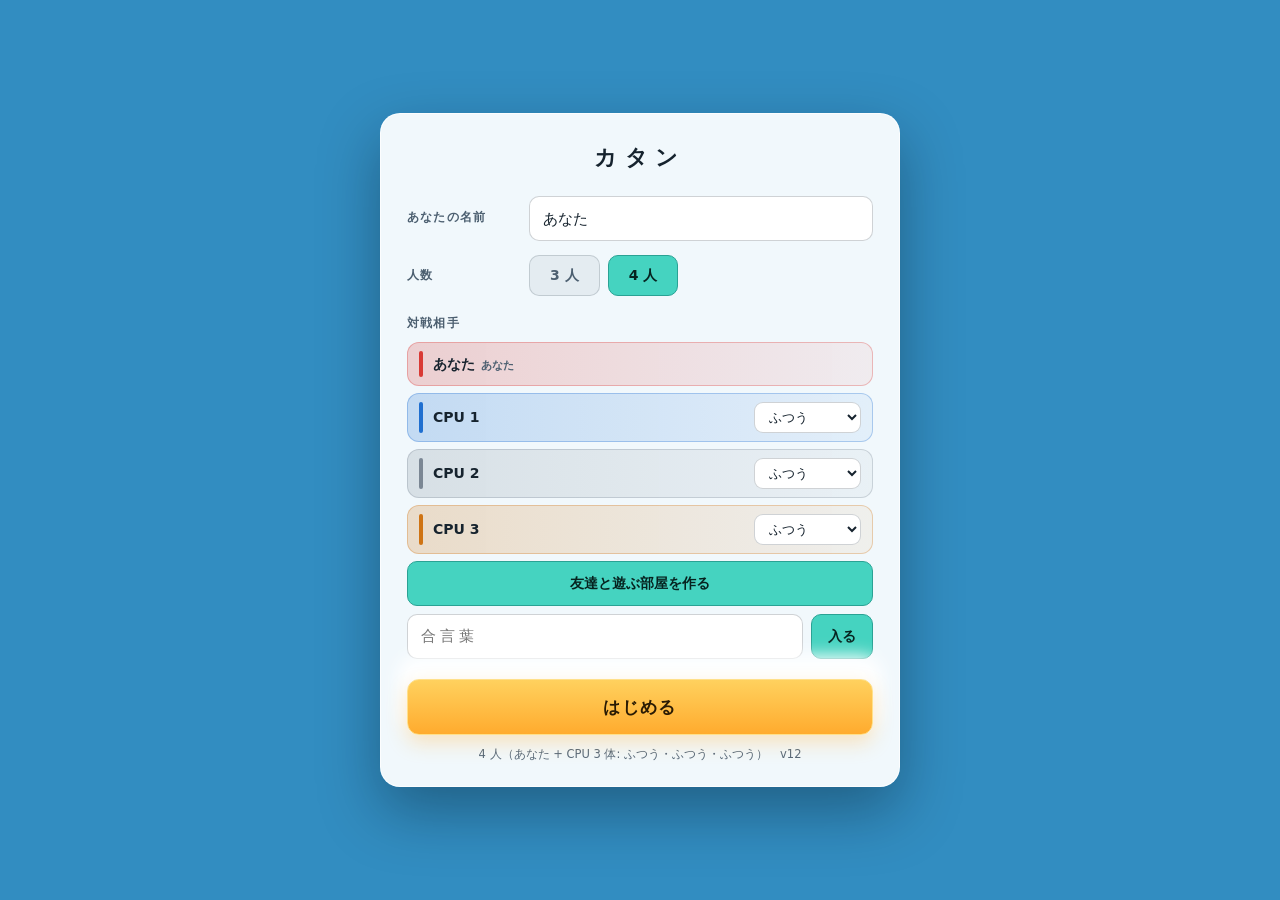
==== web/colonist/index.html @ 1dfbf0ad "提案が押せなくなったのを直し、プレイヤー欄を組み直す ## 🔴 提案が何も押せなくなっていた  前回入れた「送った答えは変えられない」の判定で、**まだ答えていない （WAITING）を答えたと数えて" ====
<!doctype html>
<html lang="ja">
<head>
<meta charset="utf-8">
<meta name="viewport" content="width=device-width, initial-scale=1">
<title>カタン</title>
<link rel="stylesheet" href="style.css?v=79">
<link rel="stylesheet" href="colonist.css?v=79">
</head>
<body>
<!-- ホーム（待機所）。ここで人数・相手・名前を決めてから盤に入る。 -->
<div id="home">
  <div class="homecard">
    <h1>カタン</h1>

    <label class="hrow">
      <span class="hlabel">あなたの名前</span>
      <input id="myname" type="text" maxlength="12" placeholder="なまえ">
    </label>

    <div class="hrow">
      <span class="hlabel">人数</span>
      <div id="hplayers" class="hseg"></div>
    </div>

    <div class="hlabel hsub">対戦相手</div>
    <div id="hseats"></div>

    <button id="hstart" class="hstart">はじめる</button>
    <div class="hnote" id="hnote"></div>
  </div>
</div>

<!--
  盤面の配置は colonist の実測に合わせてある。

    [左レール 62]  [盤（全面）]                [右カラム 361]
                   [手札][状態バー][操作ボタン 6 個]
    最下端に 4px の時間バー

  盤は削らず全面に敷き、UI は**その上に重ねる**。
-->
<div id="app" hidden>
  <!-- 左レール。アイコン 43x43 を 57px 間隔で 4 つだけ -->
  <div id="rail">
    <button class="railbtn" id="r-settings" title="設定">
      <svg viewBox="0 0 24 24"><path d="M12 8.5a3.5 3.5 0 100 7 3.5 3.5 0 000-7zm9 3.5c0-.5 0-1-.1-1.5l2-1.6-2-3.4-2.4 1a8 8 0 00-2.6-1.5L15.5 2h-4l-.4 2.6a8 8 0 00-2.6 1.5l-2.4-1-2 3.4 2 1.6a9 9 0 000 3l-2 1.6 2 3.4 2.4-1a8 8 0 002.6 1.5l.4 2.6h4l.4-2.6a8 8 0 002.6-1.5l2.4 1 2-3.4-2-1.6c.1-.5.1-1 .1-1.5z"/></svg>
    </button>
    <button class="railbtn" id="r-rules" title="遊び方">
      <svg viewBox="0 0 24 24"><path d="M4 4h6a3 3 0 013 3v13a2.5 2.5 0 00-2.5-2H4zm16 0h-6a3 3 0 00-3 3v13a2.5 2.5 0 012.5-2H20z"/></svg>
    </button>
    <button class="railbtn" id="r-full" title="全画面">
      <svg viewBox="0 0 24 24"><path d="M4 9V4h5v2H6v3zm11-5h5v5h-2V6h-3zM4 15h2v3h3v2H4zm14 0h2v5h-5v-2h3z"/></svg>
    </button>
    <button class="railbtn" id="r-info" title="この対局について">
      <svg viewBox="0 0 24 24"><path d="M12 2a10 10 0 100 20 10 10 0 000-20zm1 15h-2v-6h2zm0-8h-2V7h2z"/></svg>
    </button>
    <button class="railbtn" id="sfxtoggle" title="効果音を鳴らす／消す">
      <svg viewBox="0 0 24 24"><path d="M4 9h3l5-4v14l-5-4H4zm12.5-1.5a5 5 0 010 9v-2a3 3 0 000-5z"/></svg>
    </button>
  </div>

  <!-- 盤。UI は全部この上に重なる -->
  <div id="stage">
    <div id="boardwrap">
      <svg id="board" xmlns="http://www.w3.org/2000/svg"></svg>
    </div>

    <!-- 出目。振ったあとも消えず、盤の右下に置きっぱなし -->
    <div id="dicetray" hidden><div class="tdie" id="td0"></div><div class="tdie" id="td1"></div></div>

    <!-- 盤の中央で大きく転がす演出（既存） -->
    <div id="rollfx" hidden>
      <div class="bigdie" id="bd0"></div>
      <div class="bigdie" id="bd1"></div>
      <div id="rollsum"></div>
    </div>

    <!-- 相手からの提案。盤の右上に重ねて出す -->
    <div id="offers"></div>

    <!-- 捨て札・発展カードの確認など、左下からせり上がるパネル -->
    <div id="actionbox" hidden></div>

    <!-- 反則の知らせ。左下に一瞬だけ -->
    <div id="toast" hidden></div>

    <!-- 出目の分布。既定は畳んでおき、矢印で開く -->
    <div id="distbox">
      <button id="disttoggle" title="出目の分布を出す／隠す">▾ 出目</button>
      <div id="rolldist" hidden></div>
    </div>

    <div id="result" hidden></div>

    <!-- ブロックの確認。押し間違いで勝手に切り替わらないよう一段挟む -->
    <div id="askbox" hidden></div>
  </div>

  <!-- 右カラム: できごと / 銀行 / プレイヤー -->
  <aside id="side">
    <div id="log" class="beige">
      <div id="loglines"></div>
    </div>
    <div id="bankpanel" class="beige"></div>
    <div id="players-panel"></div>
  </aside>

  <!-- 下の帯: 手札（左） / 状態バー / 操作ボタン（右） -->
  <div id="turnbox">
    <div id="handbar"></div>
    <div id="prompt">
      <span id="promptavatar"></span>
      <span id="prompttext"></span>
      <span id="prompttimer"></span>
    </div>
    <div id="actions"></div>
  </div>

  <!-- 画面最下端の時間バー -->
  <div id="timerbar"><i></i></div>

  <!-- 以下は表に出さないが、既存の処理が参照しているので残す -->
  <div id="hiddenbits" hidden>
    <button id="uitoggle">▾</button>
    <span id="dicebox" class="dice"></span>
    <button id="logmore" class="mini">詳しく</button>
    <div id="setupbox">
      <label>盤 <input id="seed" type="number" value="1" min="0"></label>
      <label>サイコロ <input id="seed2" type="number" value="1" min="0"></label>
      <label>発展 <input id="seed3" type="number" value="1" min="0"></label>
      <label>盗み <input id="seed4" type="number" value="1" min="0"></label>
      <select id="players"><option value="4" selected>4</option><option value="3">3</option></select>
      <button id="newgame">新しい対局</button>
      <button id="watch">CPU同士を観戦</button>
    </div>
  </div>

  <!-- 詳細ログ -->
  <div id="drawer" hidden>
    <div class="dhead">
      <button id="dprev" class="nav" title="1 つ前の巡">◀</button>
      <span id="dround">最新</span>
      <button id="dnext" class="nav" title="次の巡">▶</button>
      <button id="dlatest" class="mini">最新</button>
      <button id="drawerclose" class="mini">閉じる</button>
    </div>
    <div id="dcols"></div>
  </div>
</div>
<script type="module" src="app.js?v=79"></script>
</body>
</html>
---- web/colonist/style.css ----
/* デジタル前提の見た目。木や羊皮紙は使わない。
   深い夜の海 + 冷たいガラスの面 + 少しの琥珀（勝利点だけ）。 */

:root {
  --bg-0: #070b10;
  --bg-1: #0c131b;
  --panel: rgba(20, 30, 40, .72);
  --panel-solid: #101a24;
  --edge: #1e2c39;
  --edge-hi: #2b3f52;
  --text: #e6edf3;
  --muted: #8296a8;
  --accent: #45d3c0;
  --accent-dim: #1f6f66;
  --amber: #f2b544;

  --p0: #ff5a5a;
  --p1: #4f9dff;
  --p2: #f2f0ea;
  --p3: #ffa23d;
}

* { box-sizing: border-box; }

html, body { height: 100%; }
/* ページ自体はスクロールさせない。中の欄がそれぞれ自分でスクロールする */
body { overflow: hidden; }

/* 一面の海。盤も欄もこの上に浮かべる。
   SVG の中に海を塗ると「縦横比を保って収まった矩形」の縁が見えてしまうので、
   海はここ（ページの地）にしか置かない。 */
body {
  margin: 0;
  color: var(--text);
  background:
    radial-gradient(1200px 820px at 38% 32%, rgba(120,222,255,.32), transparent 64%),
    radial-gradient(1000px 760px at 80% 76%, rgba(88,198,236,.28), transparent 62%),
    linear-gradient(180deg, #2f8ab6 0%, #2678a4 45%, #2d87b0 100%);
  background-attachment: fixed;
  font: 14px/1.65 system-ui, -apple-system, "Segoe UI", "Hiragino Sans", "Noto Sans JP", sans-serif;
  -webkit-font-smoothing: antialiased;
}

/* ---------------------------------------------------------------- ヘッダ */

header {
  display: flex; align-items: center; gap: 18px;
  padding: 12px 20px;
  background: rgba(6,20,31,.5);
  border-bottom: 1px solid rgba(255,255,255,.08);
  backdrop-filter: blur(14px);
}
header h1 {
  margin: 0; font-size: 17px; letter-spacing: .3em; font-weight: 600; color: var(--text);
}
header h1::before {
  content: ""; display: inline-block; width: 8px; height: 8px; margin-right: 12px;
  border-radius: 50%; background: var(--accent);
  box-shadow: 0 0 14px var(--accent);
  vertical-align: middle;
}
.controls { display: flex; gap: 10px; align-items: center; margin-left: auto; flex-wrap: wrap; }
#setupbox { display: flex; gap: 10px; align-items: center; flex-wrap: wrap; }

/* 上の帯を出し入れする矢印。畳んでいる間も押せるよう、盤の上に浮かせる */
#uitoggle {
  position: fixed; top: 6px; left: 6px; z-index: 60;
  width: 26px; height: 22px; padding: 0; line-height: 1;
  font-size: 11px; border-radius: 7px;
  color: var(--muted); background: rgba(6,20,31,.6);
  border-color: rgba(255,255,255,.12); backdrop-filter: blur(8px);
}
#uitoggle:hover { color: var(--text); }
/* 音の入切。畳んだ帯の中に入れると、消したい時に探すことになる */
#sfxtoggle {
  position: fixed; top: 6px; left: 38px; z-index: 60;
  width: 26px; height: 22px; padding: 0; line-height: 1;
  font-size: 12px; border-radius: 7px;
  color: var(--accent); background: rgba(6,20,31,.6);
  border-color: var(--accent-dim); backdrop-filter: blur(8px);
}
#sfxtoggle.off { color: var(--muted); border-color: rgba(255,255,255,.12); text-decoration: line-through; }
#sfxtoggle:hover { color: var(--text); }
#uitoggle.on { color: var(--accent); border-color: var(--accent-dim); }
header[hidden] { display: none; }
.controls label { color: var(--muted); font-size: 12px; display: flex; gap: 6px; align-items: center; }
/* 出来事ごとの種。4 つ並ぶので小さくまとめる */
.seeds {
  display: flex; gap: 8px; align-items: center; flex-wrap: wrap;
  padding: 4px 9px; border-radius: 10px;
  background: rgba(255,255,255,.04); border: 1px solid rgba(255,255,255,.08);
}
.seeds label { font-size: 10.5px; gap: 4px; letter-spacing: .04em; }

/* その対局の出目の分布。銀行の山と同じ幅で、その下に開く。理論値を細い線で重ねる */
#rolldist {
  display: flex; flex-direction: column; gap: 7px;
  padding: 10px 11px 8px; border-radius: 16px;
  background: rgba(6,20,31,.6);
  border: 1px solid rgba(255,255,255,.13);
  backdrop-filter: blur(20px) saturate(1.1);
  box-shadow: 0 14px 34px rgba(2,14,24,.4);
}
#rolldist[hidden] { display: none; }
.rdnone { font-size: 10px; color: var(--muted); letter-spacing: .06em; white-space: nowrap; }
/* 見出し。何回ぶんの分布なのかと、細い線が理論値であることを書いておく */
.rdhead {
  display: flex; align-items: baseline; gap: 5px;
  font-size: 9.5px; letter-spacing: .1em; color: var(--muted); white-space: nowrap;
}
.rdhead b { font-size: 13px; font-weight: 800; color: var(--text); letter-spacing: 0;
  font-variant-numeric: tabular-nums; }
.rdhead .rdkey { margin-left: auto; letter-spacing: .04em; }
.rdhead .rdkey s { display: inline-block; width: 10px; height: 1px; background: rgba(255,255,255,.6);
  vertical-align: middle; margin-right: 3px; }

.rdbars { display: flex; align-items: flex-end; gap: 3px; }
.rdbar {
  position: relative; flex: 1 1 0; min-width: 0; height: 100px;
  display: flex; flex-direction: column; justify-content: flex-end; align-items: center; gap: 2px;
}
/* 出た回数。棒の高さだけだと「何回」かが読めない */
.rdbar em {
  font-style: normal; font-size: 9.5px; font-weight: 700; line-height: 1;
  color: var(--muted); font-variant-numeric: tabular-nums;
}
.rdbar i {
  display: block; width: 100%; border-radius: 3px 3px 0 0;
  background: linear-gradient(180deg, #6ff0dd, var(--accent));
}
.rdbar.seven i { background: linear-gradient(180deg, #ffd982, var(--amber)); }
.rdbar.seven em { color: var(--amber); }
/* 出やすい目（6・8）は色を変えて、盤の赤い数字と同じ意味だと分かるようにする */
.rdbar.hot i { background: linear-gradient(180deg, #ff9d8c, #ef5f4a); }
.rdbar.hot em, .rdbar.hot b { color: #ff9d8c; }
/* 理論値の目安線 */
.rdbar u {
  position: absolute; left: -1px; right: -1px; height: 1px;
  background: rgba(255,255,255,.65);
}
.rdbar b {
  font-size: 10px; font-weight: 700; color: var(--text); line-height: 1.2;
  font-variant-numeric: tabular-nums;
}
.rdbar.seven b { color: var(--amber); }
.seeds input[type=number] { width: 78px; padding: 3px 7px; font-size: 11px; border-radius: 7px; }

input, select, button {
  color: var(--text); font: inherit;
  background: rgba(255,255,255,.045);
  border: 1px solid var(--edge); border-radius: 9px; padding: 6px 12px;
}
input[type=number] { width: 92px; }
button { cursor: pointer; transition: background .16s, border-color .16s, transform .07s; }
button:hover:not(:disabled) { background: rgba(69,211,192,.1); border-color: var(--accent-dim); }
button:active:not(:disabled) { transform: translateY(1px); }
button:disabled { opacity: .4; cursor: default; }

/* ---------------------------------------------------------------- 配置 */

#app { height: 100%; display: flex; flex-direction: column; }

main {
  flex: 1; min-height: 0;
  display: grid; grid-template-columns: minmax(0, 1fr) 344px;
  gap: 0; padding: 0; align-items: stretch;
}
@media (max-width: 980px) { main { grid-template-columns: 1fr; } }

/* 盤の入れ物には背景も枠も持たせない。下の海がそのまま見える */
#boardwrap {
  position: relative; overflow: hidden;
  height: 100%; min-height: 0;
  transition: margin-right .24s ease;
}
/* ゆっくり漂う光。海が動いて見える程度に */
#boardwrap::before, #boardwrap::after {
  content: ""; position: absolute; border-radius: 50%; pointer-events: none;
  filter: blur(70px); opacity: .22;
}
#boardwrap::before {
  left: 4%; top: 8%; width: 46%; height: 44%;
  background: #7fe6ff; animation: drift 26s ease-in-out infinite alternate;
}
#boardwrap::after {
  right: 6%; bottom: 10%; width: 42%; height: 40%;
  background: #49c4e8; animation: drift 34s ease-in-out infinite alternate-reverse;
}
/* 右下の手札と操作の欄を避けるぶんだけ、盤を左へ寄せる。
   寄せすぎると左が窮屈になるので、余白の半分だけを右に取る */
#board { display: block; width: 100%; height: 100%; padding-right: 70px; }

/* 手番の欄（今の状況・手札・できること）。盤の右下、プレイヤー欄のとなり。
   右の欄に積むとプレイヤー欄を押し出してしまうので、盤の上に浮かせる */
#turnbox[hidden] { display: none; }
#turnbox {
  position: absolute; right: 14px; bottom: 14px; z-index: 14;
  width: min(404px, calc(100% - 28px));
  display: flex; flex-direction: column; gap: 9px;
  padding: 11px 13px 12px; border-radius: 16px;
  /* 盤が透けて見えるくらいの濃さに。字が読めるのはぼかしが効いているから */
  background: rgba(5,20,32,.6); border: 1px solid rgba(255,255,255,.13);
  backdrop-filter: blur(20px) saturate(1.1);
  box-shadow: 0 20px 50px rgba(1,10,18,.6);
}
#turnbox .hfoot { margin-top: 7px; }
#actions { display: flex; flex-wrap: wrap; gap: 7px; }

#prompt {
  display: flex; align-items: center; gap: 10px; flex-wrap: wrap;
  font-size: 12.5px; color: var(--muted);
}
#prompt[hidden] { display: none; }
/* 小さいサイコロは出さない。盤の中央で転がるものと棋譜で足りる */
#dicebox { display: none; }
#prompttext { display: flex; align-items: center; gap: 14px; }
#prompt .who { color: var(--accent); font-weight: 600; }
#prompt .clock { color: var(--muted); font-variant-numeric: tabular-nums; }
#prompt .clock.danger { color: #ff8a6b; font-weight: 600; }
#dicebox { display: flex; align-items: center; gap: 6px; margin-left: auto; }
#dicebox .sum {
  margin-left: 4px; font-weight: 700; font-size: 15px; color: var(--amber);
  font-variant-numeric: tabular-nums;
}

/* ---------------------------------------------------------------- 盤の中央で転がすサイコロ */

#rollfx {
  position: absolute; inset: 0; display: flex; align-items: center; justify-content: center;
  gap: 22px; pointer-events: none; z-index: 20;
}
/* 盤の数字トークンと目が混ざらないよう、転がっている間だけ中央を暗くする */
#rollfx::before {
  content: ""; position: absolute; inset: 0;
  background: radial-gradient(circle at 50% 50%, rgba(3,7,11,.62) 0%, rgba(3,7,11,.34) 28%, rgba(3,7,11,0) 52%);
  animation: scrimin .3s ease both;
}
@keyframes scrimin { from { opacity: 0; } to { opacity: 1; } }
#rollfx[hidden] { display: none; }
#rollfx.out { animation: fxout .45s ease forwards; }
@keyframes fxout { to { opacity: 0; transform: scale(.86); } }

.bigdie {
  width: 76px; height: 76px; border-radius: 16px;
  background: linear-gradient(150deg, #ffffff, #cfd8e2);
  box-shadow: 0 18px 40px rgba(0,0,0,.6), inset 0 -6px 10px rgba(0,0,0,.14),
              inset 0 4px 8px rgba(255,255,255,.9);
  display: grid; grid-template: repeat(3, 1fr) / repeat(3, 1fr); padding: 11px;
}
.bigdie i {
  width: 13px; height: 13px; border-radius: 50%;
  background: radial-gradient(circle at 35% 30%, #4a5563, #10161d);
  align-self: center; justify-self: center;
}
/* カランカラン: 高いところから落ちて、2 度跳ねて止まる */
.bigdie.rolling { animation: diceRoll 620ms cubic-bezier(.3,.7,.4,1) both; }
#bd1.rolling { animation-duration: 690ms; animation-delay: 50ms; }
@keyframes diceRoll {
  0%   { transform: translateY(-190px) rotate(-460deg) scale(.6); opacity: 0; }
  10%  { opacity: 1; }
  46%  { transform: translateY(18px) rotate(-120deg) scale(1.08); }
  58%  { transform: translateY(-42px) rotate(-46deg) scale(.98); }
  74%  { transform: translateY(10px) rotate(14deg) scale(1.04); }
  86%  { transform: translateY(-12px) rotate(-6deg) scale(1); }
  100% { transform: translateY(0) rotate(0) scale(1); }
}
.bigdie.landed { animation: diceLand .34s cubic-bezier(.25,1.7,.45,1); }
@keyframes diceLand {
  0% { transform: scale(1.18, .82); } 60% { transform: scale(.96, 1.05); } 100% { transform: scale(1); }
}
/* 合計はサイコロのすぐ下。盤の絵に重なるので必ず下敷きを敷く */
#rollsum {
  position: absolute; top: calc(50% + 62px); left: 50%; transform: translateX(-50%);
  display: flex; align-items: center; gap: 9px;
  padding: 7px 18px; border-radius: 999px; white-space: nowrap;
  font-size: 12px; letter-spacing: .22em; color: var(--muted); opacity: 0;
  background: rgba(6,11,16,.92);
  border: 1px solid rgba(255,255,255,.10);
  box-shadow: 0 12px 30px rgba(0,0,0,.6);
}
#rollsum.show { animation: sumin .4s ease forwards; }
@keyframes sumin { from { opacity: 0; transform: translate(-50%, 10px); } to { opacity: 1; transform: translate(-50%, 0); } }
#rollsum b { font-size: 25px; font-weight: 700; color: var(--amber); letter-spacing: 0; line-height: 1; }

/* ---------------------------------------------------------------- 結果 */

#result {
  position: absolute; inset: 0; z-index: 30;
  display: flex; align-items: center; justify-content: center;
  background: rgba(3,10,16,.62);
  animation: fadein .25s ease-out;
}
#result[hidden] { display: none; }
@keyframes fadein { from { opacity: 0; } to { opacity: 1; } }

.rcard {
  min-width: min(780px, 94%); max-width: 94%;
  padding: 26px 30px 22px; border-radius: 20px;
  background: var(--panel-solid, #101a24);
  border: 1px solid rgba(255,255,255,.14);
  box-shadow: 0 30px 80px rgba(0,0,0,.7);
  animation: rpop .3s cubic-bezier(.2,1.3,.4,1);
}
@keyframes rpop { from { transform: scale(.94) translateY(8px); opacity: 0; } to { transform: none; opacity: 1; } }

.rhead {
  display: flex; align-items: center; gap: 13px; padding-bottom: 16px; margin-bottom: 14px;
  border-bottom: 1px solid var(--edge);
}
.rhead .sw { width: 18px; height: 18px; border-radius: 50%; background: var(--c);
             box-shadow: 0 0 18px var(--c); }
.rhead b { font-size: 27px; letter-spacing: .04em; }
.rhead .rturn { margin-left: auto; font-size: 13px; color: var(--muted); }

.rtable { width: 100%; border-collapse: collapse; font-variant-numeric: tabular-nums; }
.rtable th {
  font-size: 12px; font-weight: 700; color: var(--muted); letter-spacing: .06em;
  padding: 0 10px 9px; text-align: right; white-space: nowrap;
}
.rtable th:nth-child(2) { text-align: left; }
.rtable td { padding: 11px 10px; text-align: right; font-size: 19px; font-weight: 600; }
.rtable tr { --c: var(--accent); }
.rtable tbody tr {
  background: linear-gradient(90deg,
    color-mix(in srgb, var(--c) 16%, transparent),
    color-mix(in srgb, var(--c) 4%, transparent));
}
.rtable tbody tr.win {
  background: linear-gradient(90deg,
    color-mix(in srgb, var(--c) 34%, transparent),
    color-mix(in srgb, var(--c) 10%, transparent));
  box-shadow: inset 0 0 0 1px color-mix(in srgb, var(--c) 55%, transparent);
}
.rtable td.rank { width: 38px; text-align: center; color: var(--muted); font-size: 16px; }
.rtable tbody tr.win td.rank::before { content: "👑"; font-size: 19px; }
.rtable tbody tr.win td.rank { font-size: 0; }
.rtable td.who {
  text-align: left; font-weight: 700; white-space: nowrap; font-size: 17px;
  display: flex; align-items: center; gap: 10px;
}
.rtable td.who .sw { width: 11px; height: 11px; border-radius: 50%; background: var(--c); }
.rtable td.z { color: var(--muted); opacity: .4; }
.rtable td.total {
  font-size: 30px; font-weight: 800; color: var(--amber); width: 74px;
}
.rtable tbody tr td:first-child { border-radius: 10px 0 0 10px; }
.rtable tbody tr td:last-child { border-radius: 0 10px 10px 0; }
.rtable tbody tr + tr td { box-shadow: 0 -4px 0 var(--panel-solid, #101a24); }

.rnew {
  display: block; width: 100%; margin-top: 20px; padding: 14px;
  font-size: 17px; font-weight: 800; letter-spacing: .08em; border-radius: 13px;
  color: #2a1b04; background: linear-gradient(180deg, #ffcf46, #f0a52a);
  border-color: #ffd977;
}
.rnew:hover { background: linear-gradient(180deg, #ffdb66, #ffb63c); }

/* ---------------------------------------------------------------- パネル */

aside { display: flex; flex-direction: column; gap: 12px; min-height: 0; overflow: hidden; padding: 14px 14px 14px 0; }
/* できごとが伸びる。プレイヤー欄は縮めない */
#log { display: flex; flex-direction: column; flex: 1 1 0; min-height: 100px; }
#loglines { flex: 1; overflow-y: auto; min-height: 0; }
#players-panel { flex: 0 1 auto; min-height: 0; overflow-y: auto; }
aside > div {
  min-height: 0;
  background: rgba(6,20,31,.62); border: 1px solid rgba(255,255,255,.09); border-radius: 14px;
  padding: 12px 14px; backdrop-filter: blur(16px);
  box-shadow: 0 14px 34px rgba(2,14,24,.4);
}

h3 {
  margin: 0 0 10px; font-size: 10.5px; color: var(--muted);
  font-weight: 700; letter-spacing: .18em;
  display: flex; align-items: center; gap: 10px;
}
h3::after { content: ""; flex: 1; height: 1px; background: var(--edge); }

/* --- プレイヤー --- */
/* 各行はその人の色で薄く塗る。誰の行かを字ではなく面で分からせる */
.pl {
  display: grid; grid-template-columns: 4px auto 1fr; gap: 11px; align-items: center;
  padding: 7px 10px; border-radius: 10px; margin: 3px -5px;
  transition: opacity .25s, background .25s, filter .25s;
  background: linear-gradient(90deg,
    color-mix(in srgb, var(--c) 22%, transparent),
    color-mix(in srgb, var(--c) 7%, transparent));
  box-shadow: inset 0 0 0 1px color-mix(in srgb, var(--c) 22%, transparent);
}
.pl .swatch { width: 4px; height: 100%; min-height: 40px; border-radius: 3px; }
.pl .name { font-size: 13px; font-weight: 700; display: flex; align-items: center; gap: 4px; }
.pl .tag {
  font-size: 9.5px; font-weight: 700; letter-spacing: .05em;
  color: #08131a; background: var(--accent); border-radius: 5px; padding: 1px 6px;
}
.pl .stats { display: flex; gap: 14px; margin-top: 4px; }
.pl .stats span { display: inline-flex; align-items: center; gap: 4px; color: var(--muted); }
.pl .stats svg { display: block; }
.pl .stats b { font-size: 17px; color: var(--text); font-variant-numeric: tabular-nums; font-weight: 700; }
/* 7 枚を超えている手札。7 が出たら半分捨てる＝狙い目でもあるので、全員ぶん赤くする */
.pl .stats b.over { color: #ff6e60; text-shadow: 0 0 10px rgba(255,110,96,.55); }
/* 残りの駒 */
.pl .left { display: flex; gap: 12px; margin-top: 3px; font-size: 11px; color: var(--muted); align-items: center; }
.pl .left .lb { letter-spacing: .1em; font-size: 10px; }
.pl .left span { display: inline-flex; align-items: center; gap: 4px; }
.pl .left b { color: #c3d2df; font-variant-numeric: tabular-nums; font-weight: 700; font-size: 13px; }
.pl .left .none { color: #ff7a6b; }
/* 点数は左端。数字の右に小さく pt、その下に誰の点かを書く */
.pscore {
  display: flex; flex-direction: column; align-items: center; gap: 0;
  width: 74px; white-space: nowrap;
}
.pl .vp {
  display: flex; align-items: baseline; justify-content: center; gap: 2px;
  font-variant-numeric: tabular-nums; font-weight: 800; font-size: 20px;
  color: var(--amber); line-height: 1.1;
}
.pl .vp i {
  font-style: normal; font-size: 10px; font-weight: 700; letter-spacing: .04em;
  color: var(--muted);
}
/* 称号は名前の横に置くと点数の列が伸びる。右の欄の頭に出す */
.ptags { display: flex; gap: 5px; flex-wrap: wrap; margin-bottom: 3px; }
.pl .me { font-size: 9.5px; font-weight: 700; letter-spacing: .06em; color: var(--muted); line-height: 1.2; }
/* 手番でない人は落とす。誰の番かは一目で分かる必要がある */
.pl:not(.active) { opacity: .55; filter: saturate(.75); }

/* 手番の人は濃く塗って、その人の色で光らせる */
.pl.active {
  background: linear-gradient(90deg,
    color-mix(in srgb, var(--c) 36%, transparent),
    color-mix(in srgb, var(--c) 13%, transparent));
  animation: plglow 2.4s ease-in-out infinite;
}
@keyframes plglow {
  0%, 100% {
    box-shadow: 0 0 0 2px color-mix(in srgb, var(--c) 70%, transparent),
                0 0 14px color-mix(in srgb, var(--c) 30%, transparent);
  }
  50% {
    box-shadow: 0 0 0 2px var(--c),
                0 0 26px color-mix(in srgb, var(--c) 60%, transparent);
  }
}
/* 手番の印。色だけに頼らない */
.pl.active .name::before {
  content: "▶"; color: var(--c); font-size: 10px; margin-right: 2px;
}

/* --- 手札（盤の右下） --- */
#handbar { flex: 0 0 auto; margin-top: 2px; }
.hcards { justify-content: space-between; }
.hcards { display: flex; gap: 6px; align-items: stretch; }
.hcard {
  /* トランプ札のような縦長（およそ 2:3）。真四角だとカードに見えない */
  position: relative; flex: 1 1 0; min-width: 0; aspect-ratio: 2 / 3; height: auto;
  border-radius: 9px;
  display: flex; flex-direction: column; align-items: center; justify-content: flex-end;
  padding-bottom: 9px;
  border: 1px solid rgba(255,255,255,.14);
  box-shadow: 0 6px 14px rgba(0,0,0,.45);
  transition: transform .18s;
}
.hcard::after {
  content: ""; position: absolute; inset: 3px; border-radius: 6px;
  border: 1px solid rgba(255,255,255,.14); pointer-events: none;
}
.hcard:hover { transform: translateY(-5px); }
.hcard .hglyph { position: absolute; top: 8px; left: 50%; transform: translateX(-50%); }
.hcard .hn {
  font-size: 27px; font-weight: 800; line-height: 1;
  font-variant-numeric: tabular-nums; color: #fff;
  text-shadow: 0 2px 6px rgba(0,0,0,.5);
}
.hcard .hl { font-size: 12px; font-weight: 700; letter-spacing: .05em; color: rgba(255,255,255,.88); }
.hcard.zero { opacity: .28; }
/* 交易・廃棄を組んでいる間は「成立後の枚数」を出す。増減が分かるよう縁に色を付ける */
.hcard.up { box-shadow: 0 0 0 2px var(--accent), 0 6px 14px rgba(0,0,0,.45); }
.hcard.down { box-shadow: 0 0 0 2px #ff6e60, 0 6px 14px rgba(0,0,0,.45); }
.hcard.up .hn { color: #b6f5ea; }
.hcard.down .hn { color: #ffb3a8; }
.hcard.WOOD  { background: linear-gradient(160deg, #1e4d33, #0e2b1d); }
.hcard.BRICK { background: linear-gradient(160deg, #6d2d19, #3d160c); }
.hcard.SHEEP { background: linear-gradient(160deg, #3f5c28, #1f3013); }
.hcard.WHEAT { background: linear-gradient(160deg, #6d5115, #3a2a08); }
.hcard.ORE   { background: linear-gradient(160deg, #37414f, #1a2029); }

.hfoot {
  display: flex; align-items: center; gap: 10px; flex-wrap: wrap;
  margin-top: 9px; font-size: 11px; color: var(--muted);
}
.hfoot .htotal.danger { color: #ff8a6b; font-weight: 700; }
.hfoot .hdev span {
  display: inline-block; background: rgba(255,255,255,.06); border: 1px solid var(--edge);
  border-radius: 6px; padding: 1px 7px; margin-left: 4px; color: var(--text);
}

/* --- できること（盤の下の操作卓） --- */

/* 1 行に収める。縦に積むと 8 個で欄を食い潰してプレイヤー欄が押し出される */
.tile {
  display: flex; align-items: center; gap: 8px;
  flex: 1 1 168px; min-width: 168px; padding: 8px 11px; text-align: left;
  border-radius: 11px;
  /* 押せる手ははっきり浮かせる。
     欄が透けていても字が読めるよう、ボタン自体には明るい下地を敷く */
  background: linear-gradient(180deg, #35597b, #24405c);
  border: 1px solid rgba(255,255,255,.3);
  box-shadow: 0 2px 0 rgba(0,0,0,.3), inset 0 1px 0 rgba(255,255,255,.2);
  transition: background .16s, border-color .16s, opacity .16s;
}
.tile .ticon { display: flex; opacity: 1; }
.tile .tname { font-size: 13px; font-weight: 700; line-height: 1.25; white-space: nowrap; color: #ffffff; }
.tile .tsub {
  margin-left: auto; font-size: 10.5px; color: var(--muted); line-height: 1.25;
  display: flex; align-items: center; gap: 5px; white-space: nowrap;
}
.tile .tsub .no { color: #ff8f80; opacity: .85; }
/* 自分の持っている発展カード（プレイヤー欄の自分の行） */
.pl .mydev { margin-top: 4px; }
.pl .mydev .dv { font-size: 10px; }

/* 持っている発展カードの内訳 */
.devheld { display: inline-flex; gap: 4px; }
.devheld .dv {
  font-size: 10px; font-weight: 700; color: #cdfaf2;
  background: rgba(69,211,192,.16); border-radius: 5px; padding: 1px 5px;
}
/* できない手も消さずに残す。ただし押せる物とは見た目をはっきり分ける
   （色を落とす・地をなくす・枠を破線にする、の 3 つを同時に） */
.tile.off {
  /* 押せない手も字は読める。透かすのではなく、色を落として枠を破線にする */
  opacity: .55; filter: grayscale(1);
  background: rgba(12,22,33,.85);
  border: 1px dashed rgba(255,255,255,.18);
  box-shadow: none;
}
.tile:not(.off):hover {
  background: linear-gradient(180deg, #4287b0, #2d6488);
  border-color: var(--accent);
}
.tile:not(.off):active { transform: translateY(1px); box-shadow: inset 0 1px 0 rgba(255,255,255,.2); }
.tile.big { flex: 1 1 100%; padding: 12px 16px; display: grid;
  grid-template-columns: auto minmax(0,1fr); grid-template-rows: auto auto; gap: 0 10px; }
.tile.big .ticon { grid-row: 1 / span 2; align-self: center; }
.tile.big .tsub { margin-left: 0; }
.tile.big .tname { font-size: 15px; }
.tile.roll {
  background: linear-gradient(180deg, rgba(69,211,192,.22), rgba(69,211,192,.08));
  border-color: var(--accent-dim); color: #cdfaf2;
}
.tile.roll .tname { font-size: 16px; }
/* 手番を終えるのは 1 手番に 1 度の区切り。はっきり分かる黄色で置く */
.tile.end {
  flex: 1 1 100%;
  background: linear-gradient(180deg, #ffcf46, #f0a52a);
  border-color: #ffd977;
  box-shadow: 0 4px 14px rgba(242,165,42,.28);
}
.tile.end:hover { background: linear-gradient(180deg, #ffdb66, #ffb63c); border-color: #fff0bd; }
.tile.end .tname { color: #2a1b04; font-weight: 800; letter-spacing: .04em; }
.tile.end .ticon { display: none; }
.tile.wide { flex: 1 1 100%; }
/* 交易の画面のボタンは中央揃え（左に名前・右に注釈だと視線が散る） */
.tile.mid { justify-content: center; text-align: center; }
.tile.mid .tsub { margin-left: 0; }
.tile.big.mid { grid-template-columns: 1fr; justify-items: center; }

/* 建てるのに要る資源。足りない物は赤く落とす */
.cost { display: inline-flex; gap: 6px; }
.cc { display: inline-flex; align-items: center; gap: 1px; font-weight: 700; color: #cfdce7; }
.cc svg { display: block; }
.cc.short { color: #ff8f80; opacity: .6; }

.banner {
  flex: 0 0 100%; padding: 8px 13px; border-radius: 11px; font-size: 12.5px; color: var(--muted);
  background: rgba(12,22,33,.85); border: 1px solid rgba(255,255,255,.12);
}
.banner b { color: var(--text); }
.banner.pick { border-color: var(--accent-dim); color: #bff5ec; background: rgba(69,211,192,.1); }
.banner.win { color: var(--amber); font-size: 15px; font-weight: 700; }

/* --- 交渉の場（条件は必ず絵で見せる。文字だと何を出すのか読み取れない） --- */
/* 提案してきた人の色で塗る。プレイヤー欄と同じ色づかい */
.offerbox {
  flex: 1 1 100%; padding: 9px 12px; border-radius: 11px;
  background: linear-gradient(90deg,
    color-mix(in srgb, var(--c, var(--accent)) 40%, transparent),
    color-mix(in srgb, var(--c, var(--accent)) 14%, transparent));
  border: 1px solid color-mix(in srgb, var(--c, var(--accent)) 55%, transparent);
  border-left: 4px solid var(--c, var(--accent));
  display: flex; align-items: center; gap: 10px; flex-wrap: wrap;
}
.offerbox b { font-size: 13.5px; font-weight: 800; color: #fff; white-space: nowrap; }
.offerbox .deal { flex: 1 1 auto; }

/* この画面で最初に読む場所。「渡す」「欲しい」が薄い字だと条件を読み違える。
   札のように地を敷いて、絵も一回り大きくする */
.offerbox .deal { font-size: 12.5px; gap: 6px; }
.offerbox .deal .dl {
  font-size: 10px; font-weight: 800; letter-spacing: .08em;
  color: #f2fbff; background: rgba(0, 0, 0, .3);
  border-radius: 6px; padding: 2px 8px;
}
.offerbox .deal .darrow { font-size: 16px; color: #fff; margin: 0 4px; }
.offerbox .deal .chip { font-size: 12.5px; padding: 2px 8px 2px 5px; }
.offerbox .deal .chip svg { width: 19px; height: 19px; }
.offerbox .deal .chip.out { background: rgba(255, 110, 96, .3); color: #ffe2dc; }
.offerbox .deal .chip.in  { background: rgba(69, 211, 192, .3); color: #dcfff8; }
.deal { display: flex; align-items: center; gap: 5px; flex-wrap: wrap; font-size: 11px; }
.deal .dl { color: var(--muted); font-size: 10px; letter-spacing: .06em; }
.deal .darrow { color: var(--accent); font-weight: 700; margin: 0 3px; }
.chip.none { background: rgba(255,255,255,.06); color: var(--muted); font-weight: 400; }


/* 選んで成立させる行（相手の対案・銀行のレート） */
.tile.pick {
  flex: 1 1 100%; display: flex; align-items: center; gap: 10px;
  padding: 7px 11px; text-align: left;
}
.tile.pick .pname {
  flex: 0 0 auto; font-size: 12px; font-weight: 700; color: var(--text);
  border-left: 3px solid var(--c, var(--accent)); padding-left: 7px;
}
.tile.pick .deal { flex: 1 1 auto; }

/* 盗む相手を選ぶカード。持ち物を見て決められるようにする */
/* 3 人ぶんを **横に等分** で並べる。
   折り返すと 2 枚 + 1 枚の L 字になって落ち着かないので、列数は固定する */
.victims {
  flex: 1 1 100%; display: grid; gap: 6px;
  grid-template-columns: repeat(3, minmax(0, 1fr));
}
/* プレイヤー欄と同じく、その人の色で薄く塗る */
.vcard {
  min-width: 0; overflow: hidden; text-align: left;
  padding: 7px 8px 8px; border-radius: 11px;
  background: linear-gradient(90deg,
    color-mix(in srgb, var(--c) 22%, transparent),
    color-mix(in srgb, var(--c) 7%, transparent));
  border: 1px solid color-mix(in srgb, var(--c) 30%, transparent);
  border-left: 3px solid var(--c);
}
.vcard:not(.off):hover {
  background: linear-gradient(90deg,
    color-mix(in srgb, var(--c) 36%, transparent),
    color-mix(in srgb, var(--c) 13%, transparent));
  border-color: var(--accent); border-left-color: var(--c);
}
.vcard.off { opacity: .4; }
.vhead { display: flex; align-items: center; gap: 5px; font-size: 12.5px; font-weight: 700; }
.vhead .sw { width: 8px; height: 8px; border-radius: 50%; background: var(--c); }
.vvp {
  margin-left: auto; font-size: 15px; font-weight: 800; color: var(--amber);
  font-variant-numeric: tabular-nums; white-space: nowrap;
}
.vvp i { font-size: 9px; font-style: normal; color: var(--muted); margin-left: 1px; }
/* 持ち物は 2×2。横 1 列だと幅ぎりぎりで 3+1 に折れて L 字になる */
.vstats {
  display: grid; grid-template-columns: 1fr 1fr; gap: 2px 8px; margin-top: 5px;
}
.vstats span { display: inline-flex; align-items: center; gap: 4px; color: var(--muted); min-width: 0; }
.vstats svg { display: block; }
.vstats b { font-size: 13px; color: var(--text); font-variant-numeric: tabular-nums; }
.vno { margin-top: 3px; font-size: 10px; color: #ff8f80; line-height: 1.3; }

/* 独占・収穫で選ぶカード */
.pickrow { flex: 1 1 100%; flex-wrap: wrap; }
.rescard {
  position: relative; flex: 1 1 0; min-width: 62px;
  display: flex; flex-direction: column; align-items: center; justify-content: center; gap: 5px;
  padding: 11px 5px 8px; border-radius: 10px;
  border: 1px solid rgba(255,255,255,.14);
}
.rescard::after {
  content: ""; position: absolute; inset: 3px; border-radius: 7px;
  border: 1px solid rgba(255,255,255,.1); pointer-events: none;
}
.rescard .pair { display: flex; gap: 3px; }
.rescard .rl { font-size: 10.5px; font-weight: 600; color: rgba(255,255,255,.88); }
.rescard.WOOD  { background: linear-gradient(160deg, #1e4d33, #0e2b1d); }
.rescard.BRICK { background: linear-gradient(160deg, #6d2d19, #3d160c); }
.rescard.SHEEP { background: linear-gradient(160deg, #3f5c28, #1f3013); }
.rescard.WHEAT { background: linear-gradient(160deg, #6d5115, #3a2a08); }
.rescard.ORE   { background: linear-gradient(160deg, #37414f, #1a2029); }
.rescard:hover:not(:disabled) { border-color: var(--accent); }
/* 銀行・港との交換で選ぶ小さいカード */
.rescard.sm { min-width: 0; padding: 7px 3px 6px; gap: 3px; }
.rescard.sm .rl { font-size: 10px; font-variant-numeric: tabular-nums; }
.rescard.off { opacity: .26; filter: grayscale(.7); }
.rescard.on {
  border-color: var(--accent); box-shadow: 0 0 0 2px rgba(69,211,192,.35);
}
.rescard.on::before {
  content: "✓"; position: absolute; top: 2px; right: 5px;
  font-size: 11px; font-weight: 700; color: var(--accent);
}

.tlabel .short { color: #ff8f80; }

/* 積んだ対案の候補。中身が見えないと、間違えて積んだのか分からない */
.staged {
  flex: 1 1 100%; font-size: 11px;
  background: rgba(242,181,68,.09); border: 1px solid rgba(242,181,68,.28);
  border-radius: 10px; padding: 6px 9px 7px;
  display: flex; flex-direction: column; gap: 4px;
}
.staged .sl { color: var(--amber); letter-spacing: .06em; font-size: 10px; font-weight: 700; }
.stitem {
  display: flex; align-items: center; gap: 7px;
  background: rgba(0,0,0,.22); border-radius: 7px; padding: 3px 5px 3px 7px;
}
.stitem .sn {
  flex: 0 0 auto; font-size: 10px; font-weight: 700; color: var(--amber);
  font-variant-numeric: tabular-nums;
}
.stitem .deal { flex: 1 1 auto; }
.stitem .sdel {
  flex: 0 0 auto; padding: 0; width: 20px; height: 20px; line-height: 1;
  font-size: 11px; border-radius: 6px; color: var(--muted);
  background: rgba(255,255,255,.05);
}
.stitem .sdel:hover { color: #ff8f80; border-color: rgba(255,110,96,.5); }

/* --- 交易の提案（枚数を絵で決める） --- */
.trade { flex: 1 1 100%; display: flex; flex-direction: column; gap: 5px; }
.tlabel {
  display: flex; align-items: center; gap: 8px;
  font-size: 10.5px; letter-spacing: .1em; color: var(--muted); font-weight: 700;
}
.tlabel span { margin-left: auto; letter-spacing: 0; color: var(--text); font-variant-numeric: tabular-nums; }
/* 上の段が「もらう」、下の段が「わたす」。
   ここを読み違えると逆の交易を出してしまうので、薄い字ではなく色の付いた札で示す */
.tarrow {
  display: flex; align-items: center; justify-content: center; gap: 7px;
  padding: 2px 0; margin: 1px 0;
  font-size: 11px; font-weight: 800; letter-spacing: .06em; line-height: 1.4;
}
.tarrow::before, .tarrow::after {
  content: ""; flex: 1 1 0; height: 1px; background: rgba(255, 255, 255, .16);
}
.tarrow span { flex: 0 0 auto; padding: 2px 10px; border-radius: 999px; }
.tarrow .up { color: #04241f; background: #45d3c0; box-shadow: 0 0 12px rgba(69, 211, 192, .35); }
.tarrow .dn { color: #2b0b06; background: #ff9d8c; box-shadow: 0 0 12px rgba(255, 122, 100, .3); }
.trow { display: flex; gap: 5px; }
.tcard {
  position: relative; flex: 1 1 0; min-width: 0;
  display: grid; grid-template-columns: 18px 1fr 18px;
  grid-template-rows: 1fr auto; align-items: center; gap: 1px;
  padding: 7px 3px 5px; border-radius: 9px;
  border: 1px solid rgba(255,255,255,.13);
}
.tcard::after {
  content: ""; position: absolute; inset: 3px; border-radius: 6px;
  border: 1px solid rgba(255,255,255,.1); pointer-events: none;
}
.tcard.locked { opacity: .3; }
/* 手札に無い資源は出せない。落として、線を引いて分かるようにする */
.tcard.empty { opacity: .26; filter: grayscale(.7); }
.tcard.empty .thave { color: #ff8f80; opacity: 1; }
.tcard .tglyph { grid-column: 2; display: flex; justify-content: center; }
.tcard .tn {
  grid-column: 2; text-align: center; font-size: 15px; font-weight: 800; line-height: 1.1;
  font-variant-numeric: tabular-nums; color: #fff;
}
.tcard .thave {
  position: absolute; right: 3px; top: 2px;
  font-size: 9px; color: rgba(255,255,255,.6); font-variant-numeric: tabular-nums;
}
.tcard button {
  grid-row: 1 / span 2; padding: 0; width: 18px; height: 42px;
  font-size: 13px; line-height: 1; border-radius: 5px;
  background: rgba(0,0,0,.28); border-color: rgba(255,255,255,.14); color: #fff;
}
.tcard .tminus { grid-column: 1; }
.tcard .tplus { grid-column: 3; }
.tcard button:disabled { opacity: .22; }
.tcard.WOOD  { background: linear-gradient(160deg, #1e4d33, #0e2b1d); }
.tcard.BRICK { background: linear-gradient(160deg, #6d2d19, #3d160c); }
.tcard.SHEEP { background: linear-gradient(160deg, #3f5c28, #1f3013); }
.tcard.WHEAT { background: linear-gradient(160deg, #6d5115, #3a2a08); }
.tcard.ORE   { background: linear-gradient(160deg, #37414f, #1a2029); }

/* 小メニュー（銀行と交換・提案・発展カード）。数が多いので横スクロールで畳む */
.sublist {
  flex: 1 1 100%; display: flex; flex-wrap: wrap; gap: 6px;
  max-height: 108px; overflow-y: auto;
}
.subitem {
  padding: 6px 11px; font-size: 12px; border-radius: 9px;
  background: linear-gradient(180deg, #35597b, #24405c);
  border-color: rgba(255,255,255,.3); color: #fff;
}
.subitem:hover { background: linear-gradient(180deg, #4287b0, #2d6488); border-color: var(--accent); }
.subitem.strong { border-color: var(--accent-dim); color: #bff5ec; background: rgba(69,211,192,.14); }

/* --- ログ --- */
#log { font-size: 12.5px; }
/* 何を払って何を得たかをカードの絵で。文字だけだと読み飛ばす */
.flow { display: inline-flex; gap: 4px; margin-left: 7px; vertical-align: middle; flex-wrap: wrap; }
.chip {
  display: inline-flex; align-items: center; gap: 1px;
  padding: 0 5px 0 3px; border-radius: 6px;
  font-size: 10.5px; font-weight: 700; font-variant-numeric: tabular-nums;
}
.chip svg { display: block; }
.chip.out { background: rgba(255,110,96,.16); color: #ff9b8f; }
.chip.in  { background: rgba(69,211,192,.17); color: #7fe8d8; }
#loglines { display: flex; flex-direction: column; }
.line {
  display: grid; grid-template-columns: 3px 1fr; gap: 10px; align-items: center;
  padding: 4px 0; color: var(--muted);
}
.line .txt { display: flex; align-items: center; flex-wrap: wrap; gap: 2px 0; }
.line .who { width: 3px; height: 14px; border-radius: 2px; }
#loglines .line:first-child { color: var(--text); }

button.mini {
  margin-left: auto; padding: 3px 10px; font-size: 10.5px; border-radius: 8px;
  color: var(--muted); letter-spacing: .06em; font-weight: 400;
}

/* 銀行の山。「できごと」のすぐ左に、資源ごとの札を横一列で置く。
   枚数は出さない ── ここは札の出入りを見せるための場所 */
#sidestack {
  position: fixed; z-index: 20;
  display: flex; flex-direction: column; align-items: stretch; gap: 6px;
}
#bankpanel {
  display: flex; gap: 7px;
  padding: 10px; border-radius: 16px;
  background: rgba(6,20,31,.6);
  border: 1px solid rgba(255,255,255,.13);
  backdrop-filter: blur(20px) saturate(1.1);
  box-shadow: 0 14px 34px rgba(2,14,24,.4);
}
/* 出目の分布を出し入れする小さな帯 */
#disttoggle {
  padding: 3px 0; font-size: 10.5px; letter-spacing: .1em; border-radius: 9px;
  color: var(--muted); background: rgba(6,20,31,.6);
  border-color: rgba(255,255,255,.12); backdrop-filter: blur(12px);
}
#disttoggle:hover { color: var(--text); }
#disttoggle.on { color: var(--accent); border-color: var(--accent-dim); }
.bpcard {
  width: 58px; height: 58px; border-radius: 11px;
  display: flex; align-items: center; justify-content: center;
  border: 1px solid rgba(255,255,255,.16);
}
.bpcard svg { display: block; }
.bpcard.WOOD  { background: linear-gradient(160deg, #1e4d33, #0e2b1d); }
.bpcard.BRICK { background: linear-gradient(160deg, #6d2d19, #3d160c); }
.bpcard.SHEEP { background: linear-gradient(160deg, #3f5c28, #1f3013); }
.bpcard.WHEAT { background: linear-gradient(160deg, #6d5115, #3a2a08); }
.bpcard.ORE   { background: linear-gradient(160deg, #37414f, #1a2029); }
/* 発展カードの山。資源ではないので、間を空けて色も分ける */
.bpcard.DEV {
  background: linear-gradient(160deg, #4a3780, #241a45);
  margin-left: 5px;
  box-shadow: inset 0 0 0 1px rgba(205, 188, 255, .28);
}

/* 銀行の欄と手札の間を飛ぶ札。盤の外なので画面座標で置く */
.flycard {
  position: fixed; z-index: 80; pointer-events: none;
  display: flex; align-items: center; justify-content: center;
  will-change: transform, opacity;
}
.fcard {
  width: 100%; height: 100%; border-radius: 10px;
  display: flex; align-items: center; justify-content: center;
  border: 1px solid rgba(255, 255, 255, .22);
  box-shadow: 0 8px 20px rgba(2, 12, 22, .5);
}
.fcard.WOOD  { background: linear-gradient(160deg, #2b6a45, #123722); }
.fcard.BRICK { background: linear-gradient(160deg, #8a3a20, #4a1a0e); }
.fcard.SHEEP { background: linear-gradient(160deg, #4e7132, #263c18); }
.fcard.WHEAT { background: linear-gradient(160deg, #8a661b, #47340a); }
.fcard.ORE   { background: linear-gradient(160deg, #47525f, #212832); }
.fcard.DEV   { background: linear-gradient(160deg, #4a3780, #241a45); }

#drawer[hidden] { display: none; }

/* 詳細ログは「できごと」と同じ大きさで、そのすぐ左隣に開く。
   位置と大きさは JS が「できごと」の実寸に合わせる（inline style）。
   盤の上に大きく開くと手札や駒が隠れるので、大きさは変えない */
#drawer {
  position: fixed; z-index: 40;
  display: flex; flex-direction: column;
  background: rgba(6,20,31,.66);
  backdrop-filter: blur(20px) saturate(1.1);
  border: 1px solid rgba(255,255,255,.13); border-radius: 14px;
  box-shadow: 0 20px 50px rgba(1,10,18,.55);
  padding: 12px 14px;
  animation: slidein .18s cubic-bezier(.2,.9,.3,1);
}
@keyframes slidein { from { transform: translateX(14px); opacity: 0; } to { transform: translateX(0); opacity: 1; } }

#drawer .dhead {
  display: flex; align-items: center; gap: 6px; padding-bottom: 9px; margin-bottom: 6px;
  border-bottom: 1px solid var(--edge);
}
#dround {
  font-size: 12px; font-weight: 700; color: var(--text); letter-spacing: .06em;
  display: flex; align-items: center; gap: 7px; min-width: 78px;
}
#dround .now {
  font-size: 9px; font-weight: 700; letter-spacing: .06em; color: #08131a;
  background: var(--accent); border-radius: 999px; padding: 1px 6px;
}
button.nav {
  padding: 2px 8px; font-size: 11px; line-height: 1.4; border-radius: 7px;
  color: var(--text); background: rgba(255,255,255,.05);
}
button.nav:disabled { opacity: .25; }
#dlatest { margin-left: auto; }
#drawerclose { margin-left: 0; }

/* 4 人を縦に区切って横へ並べる。スクロールするのは各列の中身だけ */
#dcols {
  flex: 1; min-height: 0;
  display: grid; grid-template-columns: repeat(4, minmax(0, 1fr));
  gap: 1px; background: rgba(255,255,255,.1);
  border-radius: 10px; overflow: hidden;
}
.dcol {
  display: flex; flex-direction: column; min-width: 0; min-height: 0;
  background: rgba(6,20,31,.35);
}
.dcolhead {
  flex: 0 0 auto;
  display: flex; align-items: center; gap: 6px; padding: 6px 8px;
  font-size: 11px; font-weight: 700; color: var(--text);
  background: color-mix(in srgb, var(--c) 16%, transparent);
  border-bottom: 1px solid var(--edge);
}
.dcolhead .sw { flex: 0 0 auto; width: 7px; height: 7px; border-radius: 50%; background: var(--c); }
.dbn {
  margin-left: auto; font-size: 9.5px; font-weight: 600; color: var(--muted);
  background: rgba(255,255,255,.07); border-radius: 999px; padding: 0 6px;
}
/* 縦にスクロールするのはここだけ */
.dcolbody { flex: 1; min-height: 0; overflow-y: auto; padding: 5px 8px 8px; }
.dline {
  padding: 3px 0; color: var(--muted); font-size: 11px; line-height: 1.45;
  display: flex; align-items: center; flex-wrap: wrap;
}
.dline + .dline { border-top: 1px solid rgba(255,255,255,.045); }
.dempty { color: var(--muted); opacity: .4; font-size: 11px; padding: 3px 0; }

/* ------------------------------------------- 白い欄（できごと・プレイヤー・詳細ログ）

   紙のように白く抜く。中の作りは全部この 4 つの変数を見ているので、
   変数だけ差し替えれば字も罫線も一緒に付いてくる。
   ここに残るのは「変数を経由していない色」だけ。 */
aside > div,
#drawer {
  --text: #0d1922;
  --muted: #33475a;
  --edge: #dde5eb;
  --edge-hi: #c2ceda;
  --amber: #8a5a04;
  color: var(--text);
  /* 白いが、向こうが透ける。
     下地（海や盤）は暗いので、白を薄くするだけだと字が沈む。
     backdrop-filter で下地そのものを一段明るく・彩度を落として敷き、
     その上に白を .8 で重ねる ── 透けたまま字の下が明るいままになる */
  background: rgba(255, 255, 255, .86);
  backdrop-filter: blur(22px) saturate(.8) brightness(1.24);
  border: 1px solid rgba(255, 255, 255, .72);
  box-shadow: 0 14px 34px rgba(2, 14, 24, .28);
}

/* 白地の上のボタン。白い面に白い面を重ねても境目が見えない */
aside > div button,
#drawer button {
  background: rgba(16, 34, 48, .06);
  border-color: rgba(16, 34, 48, .16);
}
aside > div button:hover,
#drawer button:hover { background: rgba(16, 34, 48, .11); color: var(--text); }
aside > div ::-webkit-scrollbar-thumb,
#drawer ::-webkit-scrollbar-thumb { background: #c6d2dd; }

/* --- 変数を経由していない色を、白地向けに置き換える --- */
.pl .left b { color: #16242f; }
/* 手札が多い人の警告。白地では蛍光色より濃い赤の方が目に付く */
.pl .stats b.over { color: #d02a16; text-shadow: none; }
/* 数字だけ赤くしても目に入らない。札の絵ごと赤くする（白い抜きはそのまま） */
.pl .stats span.over svg rect:first-of-type { fill: #d02a16; }
.pl .left .none { color: #d02a16; }
/* 手番でない人。字が読めなくなるところまでは落とさない（差は光り方が付ける） */
.pl:not(.active) { opacity: .94; filter: saturate(.92); }
/* ログの札。紋章は暗い地に置く前提の明るい色なので、白っぽい地だと消える。
   減った＝濃い赤、増えた＝濃い緑と、地の方を濃く沈めて紋章を浮かせる */
aside > div .chip.out, #drawer .chip.out {
  background: #6d2114; color: #ffd9d0; border: 1px solid rgba(255, 138, 112, .5);
}
aside > div .chip.in, #drawer .chip.in {
  background: #08423a; color: #c9f5ec; border: 1px solid rgba(79, 219, 195, .45);
}
aside > div .chip.none, #drawer .chip.none {
  background: rgba(16, 34, 48, .1); color: var(--muted);
}
/* 紋章そのものも一回り大きく */
aside > div .chip svg, #drawer .chip svg { width: 17px; height: 17px; }
#log .devheld .dv,
.pl .devheld .dv { color: #0a6c5d; background: rgba(69, 211, 192, .22); }
.pl .tag { color: #08131a; }

#dcols { background: rgba(16, 34, 48, .14); }
.dcol { background: rgba(255, 255, 255, .32); }
.dcolhead { background: color-mix(in srgb, var(--c) 22%, transparent); }
.dbn { background: rgba(16, 34, 48, .07); color: var(--muted); }
.dline + .dline { border-top: 1px solid rgba(16, 34, 48, .08); }
.dempty { opacity: .55; }

/* 白地の上の字は細いと沈む。太さと大きさを一段上げる */
#loglines .line .txt { font-weight: 500; }
#loglines .line:first-child .txt { font-weight: 700; }
.dline { font-size: 11.5px; font-weight: 500; }
.dcolhead { font-size: 11.5px; }
h3 { font-size: 11px; letter-spacing: .16em; }
.pl .name { font-size: 13.5px; font-weight: 700; }
.pl .left { font-size: 11.5px; }
.chip { font-weight: 700; }

/* --- 白い欄の字の大きさ ---
   盤から目を上げて読む場所なので、盤の上の UI より一回り大きく取る。
   ここだけで完結させたいので、どの指定も白い欄の中に閉じてある */
#log { font-size: 14px; }
h3 { font-size: 12px; }
button.mini { font-size: 11.5px; padding: 4px 11px; }
aside > div .chip, #drawer .chip { font-size: 12px; padding: 1px 7px 1px 4px; gap: 2px; }

.pl .name { font-size: 15px; }
.pl .tag { font-size: 11px; padding: 2px 7px; }
.pl .stats { gap: 13px; margin-top: 5px; }
.pl .stats b { font-size: 21px; font-weight: 800; }
.pl .left { font-size: 12.5px; gap: 12px; margin-top: 5px; }
.pl .left .lb { font-size: 11px; }
.pl .left b { font-size: 16px; font-weight: 800; }
/* 点数はこの欄で一番先に読む数字。白地に濃い琥珀だと他の字に紛れるので、
   鮮やかな黄色に黒の縁を回す。縁は字の**後ろ**に置く（paint-order）ので、
   細らずに太いまま読める */
.pl .vp {
  font-size: 27px; color: #ffc21e;
  -webkit-text-stroke: 2.6px #0c1218;
  paint-order: stroke fill;
  text-shadow: 0 1px 2px rgba(6, 14, 22, .3);
}
/* 単位まで縁取ると重い。ここは細いまま */
.pl .vp i { font-size: 11px; -webkit-text-stroke: 0; text-shadow: none; color: var(--muted); }
/* 名前は人が付けるので長さが読めない。列からはみ出させず、切り詰めて収める */
.pl .name { font-size: 12.5px; max-width: 74px; overflow: hidden; text-overflow: ellipsis; display: block; }
.pl .mydev .dv { font-size: 11.5px; }

#dround { font-size: 13.5px; }
.dcolhead { font-size: 13px; }
.dbn { font-size: 11px; }
.dline { font-size: 13px; }
.dempty { font-size: 12.5px; }
#dround .now { color: #06231f; background: #21b8a4; }

::-webkit-scrollbar { width: 9px; height: 9px; }
::-webkit-scrollbar-track { background: transparent; }
::-webkit-scrollbar-thumb { background: var(--edge-hi); border-radius: 5px; }

/* ---------------------------------------------------------------- 盤面 SVG */

/* ヘクスの縁は黒だと重い。砂浜の色で明るく縁取る */
.hex { stroke: #f0dcae; stroke-opacity: .62; stroke-width: 1.6; stroke-linejoin: round; }
.numtext { font: 700 19px system-ui; text-anchor: middle; dominant-baseline: central; fill: #eaf2f8; }
.numtext.red { fill: #ff6b5e; }
.pip { fill: rgba(234,242,248,.55); }

.road { stroke-linecap: round; }
/* 盗賊の目。止まっている土地は遠目でも気づけるように、ゆっくり明滅させる */
#robberwrap .eye { animation: eyeglow 2.6s ease-in-out infinite; }
@keyframes eyeglow {
  0%, 100% { opacity: .68; }
  50% { opacity: 1; }
}

/* 押し入られた建物。揺れて赤く差す ── 渡す側とは向きが逆だと一目で分かるように */
.robbedhit {
  transform-box: fill-box; transform-origin: 50% 100%;
  animation: robbedhit .44s ease-in-out;
}
@keyframes robbedhit {
  0%, 100% { transform: translateX(0) rotate(0deg); filter: none; }
  20%      { transform: translateX(-2.5px) rotate(-4deg); filter: brightness(1.5) saturate(2) hue-rotate(-12deg); }
  45%      { transform: translateX(2.5px) rotate(4deg); filter: brightness(1.4) saturate(1.8); }
  70%      { transform: translateX(-1.5px) rotate(-2deg); }
}
/* 受け取った建物。沈んでから弾む（押し込まれたのではなく、積まれた感じ） */
.received {
  transform-box: fill-box; transform-origin: 50% 100%;
  animation: received .7s cubic-bezier(.25,1.3,.4,1);
}
@keyframes received {
  0%   { transform: scale(1); }
  25%  { transform: scale(1.04, .93); }
  55%  { transform: scale(.98, 1.1); filter: brightness(1.3); }
  100% { transform: scale(1); }
}

/* 独占の取り立てに回る一団。散らばらず固まって歩くので、動きも揃える */
#board .march {
  transform-box: fill-box; transform-origin: 50% 92%;
  animation: march .34s ease-in-out var(--mdelay, 0s) infinite;
}
@keyframes march {
  0%, 100% { transform: translateY(0) rotate(-4deg); }
  50%      { transform: translateY(-3.2px) rotate(3deg); }
}
/* 取り立てた袋。増えるたびに 1 つ跳ねて現れる */
.loot .sack {
  transform-box: fill-box; transform-origin: 50% 100%;
  animation: sackpop .3s cubic-bezier(.2,1.5,.4,1) both;
}
@keyframes sackpop {
  from { transform: translateY(-8px) scale(.3); opacity: 0; }
  to   { transform: translateY(0) scale(1); opacity: 1; }
}

/* 持ち場をゆっくり移る。
   数字の札（中心・半径 21）に被ったまま止まっていると出目が読めなくなるので、
   輪に沿って往復させて、必ずどこかで中心が空くようにする */
#robberwrap .drift {
  transform-box: fill-box; transform-origin: 50% 100%;
  animation: banditDrift var(--wdur, 9s) ease-in-out var(--wdelay, 0s) infinite alternate;
}
@keyframes banditDrift {
  from { transform: translate(0, 0); }
  to   { transform: translate(var(--wx, 0), var(--wy, 0)); }
}

/* 盗賊は役ごとに別の動き。絵が違うので、動きも絵に合わせて別々に持つ。
   足元を軸に傾けたいので fill-box を使う */
#robberwrap .bandit { transform-box: fill-box; transform-origin: 50% 90%; }

/* --- 突き役: 体ごと乗り出して、腕を 2 回突き出す --- */
#robberwrap .bandit.jab {
  animation: banditJab var(--dur, 4.6s) ease-in-out var(--delay, 0s) infinite;
}
@keyframes banditJab {
  0%, 44%  { transform: translate(0, 0) rotate(0deg); }
  52%      { transform: translate(var(--px, 0), var(--py, 0)) rotate(var(--tilt, 0deg)); }
  60%      { transform: translate(0, 0) rotate(calc(var(--tilt, 0deg) * .25)); }
  68%      { transform: translate(var(--px, 0), var(--py, 0)) rotate(var(--tilt, 0deg)); }
  78%, 92% { transform: translate(0, 0) rotate(0deg); }
  96%      { transform: translate(0, -1px) rotate(-2deg); }
  100%     { transform: translate(0, 0) rotate(0deg); }
}
/* 腕は肩を軸に。体より少し先に出て、少し遅れて戻る */
#robberwrap .bandit.jab .arm {
  transform-box: fill-box; transform-origin: 5% 55%;
  animation: banditArm var(--dur, 4.6s) ease-in-out var(--delay, 0s) infinite;
}
@keyframes banditArm {
  0%, 42%  { transform: rotate(10deg) translate(0, 0); }
  51%      { transform: rotate(-16deg) translate(4.5px, 0); }
  59%      { transform: rotate(8deg) translate(0, 0); }
  67%      { transform: rotate(-16deg) translate(4.5px, 0); }
  76%, 100% { transform: rotate(10deg) translate(0, 0); }
}

/* --- 寝役: 息をしているだけ。時々 z が浮かぶ --- */
#robberwrap .bandit.sleep {
  animation: banditSleep var(--dur, 5.6s) ease-in-out var(--delay, 0s) infinite;
}
@keyframes banditSleep {
  0%, 100% { transform: translate(0, 0) scale(1, 1); }
  50%      { transform: translate(0, .7px) scale(1.035, .965); }
}
#robberwrap .zzz text {
  transform-box: fill-box; transform-origin: 50% 50%;
  animation: zzz 3.6s ease-out infinite;
}
@keyframes zzz {
  0%   { opacity: 0; transform: translate(0, 0) scale(.6); }
  20%  { opacity: .9; }
  100% { opacity: 0; transform: translate(5px, -13px) scale(1.15); }
}
/* 寝ている目は光らない */
#robberwrap .bandit.sleep .eye { animation: none; }

/* --- 見張り役: 左右をゆっくり見る --- */
#robberwrap .bandit.look {
  animation: banditLook var(--dur, 7.2s) ease-in-out var(--delay, 0s) infinite;
}
@keyframes banditLook {
  0%, 100% { transform: rotate(0deg); }
  18%      { transform: rotate(-7deg); }
  46%      { transform: rotate(0deg); }
  72%      { transform: rotate(7deg); }
}

/* 最初の砂漠は「野営」の絵。動く一団ではないので、中の動きは全部止める
   （寝役の z も、目の明滅も。何も起きていないのに一番目立つ物にしない） */
#robbercamp, #robbercamp * { animation: none !important; }

/* --- 攻められている間 --- */
/* 悠長にふらついている場合ではない。役ごとに慌て方を変える */
#robberwrap.besieged .bandit.jab {
  animation: banditPanicJab .9s ease-in-out infinite;
}
@keyframes banditPanicJab {
  0%, 100% { transform: translate(0, 0) rotate(-6deg); }
  30%      { transform: translate(var(--px, 0), var(--py, 0)) rotate(var(--tilt, 0deg)); }
  55%      { transform: translate(0, -1.5px) rotate(-9deg); }
  78%      { transform: translate(var(--px, 0), var(--py, 0)) rotate(var(--tilt, 0deg)); }
}
/* 寝ていた 1 人は飛び起きる */
#robberwrap.besieged .bandit.sleep { animation: banditWake .42s ease-in-out infinite; }
@keyframes banditWake {
  0%, 100% { transform: translate(0, 0) rotate(0deg) scale(1, 1); }
  35%      { transform: translate(-1.5px, -3px) rotate(-7deg) scale(.97, 1.06); }
  70%      { transform: translate(1.5px, -1px) rotate(5deg) scale(1.03, .98); }
}
#robberwrap.besieged .zzz { opacity: 0; }
/* 見張りは身構える */
#robberwrap.besieged .bandit.look { animation: banditBrace .55s ease-in-out infinite; }
@keyframes banditBrace {
  0%, 100% { transform: translate(0, 0) rotate(-4deg); }
  50%      { transform: translate(-1.8px, -1.2px) rotate(6deg); }
}

/* --- 追い出されて逃げる（騎士） --- */
#robberwrap.fleeing .bandit { animation: banditFlee .22s linear infinite !important; }
@keyframes banditFlee {
  0%, 100% { transform: translate(0, 0) rotate(-11deg); }
  50%      { transform: translate(0, -3px) rotate(-16deg); }
}
#robberwrap.fleeing .zzz { opacity: 0; }
/* 汗。滴ごとに向き（--sx）と出る間をずらして、粒が揃わないようにする */
#robberwrap .sweat > * { opacity: 0; transform-box: fill-box; transform-origin: 50% 50%; }
#robberwrap.fleeing .sweat > * { animation: sweat .52s ease-out infinite; }
@keyframes sweat {
  0%   { opacity: 0; transform: translate(0, 0) scale(.4); }
  22%  { opacity: .95; }
  100% { opacity: 0; transform: translate(var(--sx, 6px), -11px) scale(1.15); }
}

/* --- 7 が出て動く（誰にも追われていない） --- */
/* 次の獲物へ向かうところ。フードの闇に笑みが浮かび、弾むように歩く */
#robberwrap.eager .bandit { animation: banditSwagger .46s ease-in-out infinite !important; }
@keyframes banditSwagger {
  0%, 100% { transform: translate(0, 0) rotate(4deg); }
  50%      { transform: translate(0, -3.5px) rotate(-3deg); }
}
#robberwrap .grin { opacity: 0; }
#robberwrap.eager .grin { opacity: 1; }
/* 目は細める。にやりとした顔になる */
#robberwrap.eager .eye {
  transform-box: fill-box; transform-origin: 50% 50%;
  transform: scaleY(.5); animation: none;
}
#robberwrap.eager .zzz { opacity: 0; }

/* --- 騎士 --- */
.knight .sword { transform-box: fill-box; transform-origin: 18% 82%; }
.knight.fighting .sword { animation: swing .42s ease-in-out infinite; }
@keyframes swing {
  0%, 100% { transform: rotate(0deg); }
  35%      { transform: rotate(-62deg); }
  62%      { transform: rotate(14deg); }
}
.knight.fighting { transform-box: fill-box; transform-origin: 50% 100%; }

/* --- 大砲 --- */
.cannon .barrel { transform-box: fill-box; transform-origin: 0% 50%; }
.cannon.fire .barrel { animation: recoil .34s cubic-bezier(.2,1.4,.4,1); }
@keyframes recoil {
  0%   { transform: translateX(0); }
  22%  { transform: translateX(-7px); }
  100% { transform: translateX(0); }
}

/* 騎士に押しのけられた時だけは、めいめいの動きを止めて一斉に跳ねる */
#robberwrap.shoved * { animation-play-state: paused; }
.piece { filter: url(#pieceShadow); }

.port-line { stroke: rgba(150,200,230,.5); stroke-width: 3; stroke-linecap: round; stroke-dasharray: 7 6; }
.porttext { font: 700 11.5px system-ui; text-anchor: middle; dominant-baseline: central; fill: #eaf2f8; letter-spacing: .04em; }
.portg { pointer-events: none; }

.spot { fill: rgba(69,211,192,.9); stroke: #eafffb; stroke-width: 2.5; cursor: pointer; }
.spot:hover { fill: #b6fff2; stroke-width: 3; }
.spot.faint { fill: rgba(69,211,192,.4); stroke: rgba(234,255,251,.65); stroke-width: 1.8; }
.spot.faint:hover { fill: #b6fff2; stroke: #eafffb; stroke-width: 3; }
.spot-edge { stroke: rgba(69,211,192,.85); stroke-width: 11; stroke-linecap: round; cursor: pointer; }
.spot-edge:hover { stroke: #b6fff2; }
/* 盗賊を置ける場所。ヘクスは薄く敷くだけで、目印は数字チップの輪 */
.tilehint { cursor: pointer; }
.spot-tile {
  fill: rgba(120,240,220,.07); pointer-events: all;
  stroke: rgba(120,240,220,.3); stroke-width: 2; stroke-linejoin: round;
}
/* 明るいヘクスでも暗いヘクスでも同じ強さに見えるよう、暗い縁を下に敷く */
.spot-token-bg {
  fill: none; stroke: rgba(2,10,16,.55); stroke-width: 7; pointer-events: none;
}
.spot-token {
  fill: none; stroke: #7ef7e2; stroke-width: 3.2; pointer-events: none;
  filter: drop-shadow(0 0 5px rgba(126,247,226,.8));
}
/* 18 か所が一斉に脈打つと、盤全体がちらついて「まばら」に見える。
   点滅はさせず、狙っている 1 か所だけをマウスで強調する */
.tilehint:hover .spot-token { stroke: #ffffff; stroke-width: 4; }
.tilehint:hover .spot-tile { fill: rgba(120,240,220,.28); stroke: #d6fff7; stroke-width: 3; }
.pulse { animation: pulse 2s ease-in-out infinite; }
@keyframes pulse { 0%,100% { opacity: 1; } 50% { opacity: .45; } }

.pop { animation: pop .34s cubic-bezier(.2,1.5,.4,1); transform-box: fill-box; transform-origin: center; }

/* 道は拠点のある側から**敷いていく**。
   横に引き伸ばすと枕木まで一緒に伸びて「板が伸びた」ように見えるので、
   出来上がりの絵を端から順に見せる。steps を噛ませると 1 枚ずつ置く手つきになる。
   いつ敷き始めるか（＝作業員が着く時刻）は JS が animation-delay で入れる */
.roadgrow {
  transform-box: fill-box;
  animation-duration: .64s; animation-fill-mode: both; animation-timing-function: steps(9, end);
}
.roadgrow.from1 { animation-name: roadlay1; }
.roadgrow.from2 { animation-name: roadlay2; }
@keyframes roadlay1 {
  from { clip-path: inset(-40% 100% -40% -20%); }
  to   { clip-path: inset(-40% -20% -40% -20%); }
}
@keyframes roadlay2 {
  from { clip-path: inset(-40% -20% -40% 100%); }
  to   { clip-path: inset(-40% -20% -40% -20%); }
}

/* --- 作業員 --- */
/* 歩いている間は足を振り、着いたらハンマーを振る */
.worker .legs {
  transform-box: fill-box; transform-origin: 50% 0%;
  animation: walkleg .3s ease-in-out infinite;
}
@keyframes walkleg {
  0%, 100% { transform: skewX(0deg); }
  25%      { transform: skewX(13deg); }
  75%      { transform: skewX(-13deg); }
}
.worker .hammer { transform-box: fill-box; transform-origin: 10% 88%; }
.worker.laying .legs { animation: none; }
.worker.laying .hammer { animation: hammer .34s ease-in-out infinite; }
@keyframes hammer {
  0%, 100% { transform: rotate(0deg); }
  40%      { transform: rotate(-54deg); }
  70%      { transform: rotate(9deg); }
}

/* --- 開拓地: 地面からせり上がる --- */
/* 「ズズズ」を出したいので、上がりきるまで左右に細かく震わせる */
/* 作業員が着いて土煙が上がってから現れる。煙より先に建つと「後から煙が出た」に見える */
.piece.rise { transform-box: fill-box; transform-origin: 50% 100%; animation: rise .68s ease-out .46s both; }
@keyframes rise {
  0%   { transform: translate(0, 15px) scaleY(.55); opacity: 0; }
  18%  { opacity: 1; }
  30%  { transform: translate(.9px, 9px) scaleY(.78); }
  45%  { transform: translate(-.9px, 5.5px) scaleY(.88); }
  60%  { transform: translate(.7px, 2.6px) scaleY(.96); }
  75%  { transform: translate(-.5px, .6px) scaleY(1.04); }
  88%  { transform: translate(.3px, -1px) scaleY(1.02); }
  100% { transform: translate(0, 0) scaleY(1); }
}

/* --- 都市: 足場が組まれ、外れると出来上がっている --- */
.scaffold {
  transform-box: fill-box; transform-origin: 50% 100%;
  animation: scaffoldUp .34s cubic-bezier(.2,.9,.3,1) both;
}
@keyframes scaffoldUp {
  0%   { transform: translateY(6px) scaleY(.1); opacity: 0; }
  60%  { opacity: 1; }
  100% { transform: translateY(0) scaleY(1); opacity: 1; }
}
/* 用が済んだら下へ抜けて消える */
.scaffold.off { animation: scaffoldDown .4s ease-in both; }
@keyframes scaffoldDown {
  0%   { transform: translateY(0) scaleY(1); opacity: 1; }
  100% { transform: translateY(7px) scaleY(.15); opacity: 0; }
}
/* 都市そのものは足場が組み終わってから現れる */
.piece.grow { transform-box: fill-box; transform-origin: 50% 100%; animation: grow .5s ease-out .38s both; }
@keyframes grow {
  0%   { transform: translateY(3px) scale(.55); opacity: .2; }
  40%  { transform: translateY(0) scale(1.12); opacity: 1; }
  62%  { transform: scale(.96); }
  80%  { transform: scale(1.04); }
  100% { transform: scale(1); }
}

@keyframes pop { from { transform: scale(.2); opacity: 0; } to { transform: scale(1); opacity: 1; } }

#robberwrap.shoved { animation: shove .6s cubic-bezier(.3,1.4,.5,1); }
@keyframes shove {
  0% { transform: translate(0,0) rotate(0); }
  25% { transform: translate(14px,-10px) rotate(16deg); }
  60% { transform: translate(-5px,3px) rotate(-7deg); }
  100% { transform: translate(0,0) rotate(0); }
}
.puff { animation: puff .65s ease-out forwards; transform-box: fill-box; transform-origin: center; }
@keyframes puff {
  from { transform: scale(.4); opacity: .9; }
  to { transform: scale(1.7) translateY(-8px); opacity: 0; }
}
/* 海のゆらぎ */
.caustic { animation: drift 26s ease-in-out infinite alternate; }
.caustic:nth-child(2) { animation-duration: 34s; animation-direction: alternate-reverse; }
@keyframes drift { from { transform: translate(-18px, 10px) scale(1); } to { transform: translate(22px, -14px) scale(1.08); } }

.win {
  text-align: center; padding: 12px 0;
  font-size: 18px; font-weight: 700; color: var(--amber);
  text-shadow: 0 0 24px rgba(242,181,68,.35);
}

/* 🔴 `hidden` は UA の `display:none` でしかないので、
   `#app { display:flex }` に負ける（#drawer で 1 度踏んだのと同じ罠）。
   明示しないと、待機所の裏で盤の欄が居座って白い帯として見える */
#app[hidden] { display: none; }

/* ---------------------------------------------------------------- ホーム（待機所） */

/* 盤に入る前の待機所。ここで人数・相手・名前を決める。
   盤と同じ海の上に、白い紙を 1 枚置いた見た目にする */
#home {
  position: fixed; inset: 0; z-index: 200;
  display: flex; align-items: center; justify-content: center;
  padding: 24px; overflow-y: auto;
}
#home[hidden] { display: none; }
/* 🔴 `hidden` は UA の `display:none` でしかないので、
   `.hrow{display:flex}` のような指定に負ける（#app・#drawer でも踏んだ罠）。
   待機所の中はまとめて明示しておく */
#home [hidden] { display: none !important; }

/* ⚠ 名前は「手札のカード(.hcard)」と必ず分けること。
   同じにしていたら、手札側の `flex:1 1 0` と `aspect-ratio:2/3` を拾って
   横に広い画面でカードが 2503×3755px の巨大な白い箱になり、
   その内側だけが映って「真っ白」に見えた（実際に踏んだ）。
   このファイルは 1 枚で全画面ぶんを持っているので、クラス名は使い回さない */
#home .homecard {
  width: min(520px, 100%);
  background: rgba(255, 255, 255, .93);
  backdrop-filter: blur(22px) saturate(.9) brightness(1.15);
  border: 1px solid rgba(255, 255, 255, .8);
  border-radius: 20px;
  box-shadow: 0 24px 60px rgba(2, 14, 24, .35);
  padding: 26px 26px 22px;
  color: #16232e;
}
#home h1 {
  margin: 0 0 20px; font-size: 22px; letter-spacing: .34em; font-weight: 700;
  color: #16232e; text-align: center;
}
#home .hrow {
  display: flex; align-items: center; gap: 14px; margin-bottom: 14px;
}
#home .hlabel {
  flex: 0 0 auto; width: 108px;
  font-size: 12px; font-weight: 700; letter-spacing: .1em; color: #4c5f70;
}
#home .hsub { width: auto; margin: 18px 0 8px; }
#home input[type=text] {
  flex: 1 1 auto; min-width: 0;
  padding: 9px 13px; font-size: 15px; border-radius: 10px;
  color: #16232e; background: #fff;
  border: 1px solid rgba(16, 34, 48, .2);
}
#home input[type=text]:focus { outline: 2px solid #2aa294; outline-offset: -1px; }

/* 人数の選択。数が少ないので押しボタンで並べる（選択中が一目で分かる） */
.hseg { display: flex; gap: 8px; }
.hseg button {
  padding: 8px 20px; font-size: 14px; font-weight: 700; border-radius: 10px;
  color: #4c5f70; background: rgba(16, 34, 48, .06);
  border: 1px solid rgba(16, 34, 48, .16);
}
.hseg button.on {
  color: #06231f; background: #45d3c0; border-color: #2aa294;
}

/* 対戦相手の一覧。オンラインを足したらここに「他の人」が並ぶ */
.hseat {
  display: flex; align-items: center; gap: 10px;
  padding: 9px 12px; margin-bottom: 7px; border-radius: 12px;
  background: linear-gradient(90deg,
    color-mix(in srgb, var(--c) 22%, transparent),
    color-mix(in srgb, var(--c) 7%, transparent));
  box-shadow: inset 0 0 0 1px color-mix(in srgb, var(--c) 30%, transparent);
}
.hseat .sw { flex: 0 0 auto; width: 4px; align-self: stretch; min-height: 26px;
  border-radius: 3px; background: var(--c); }
.hseat .who { flex: 1 1 auto; font-size: 14px; font-weight: 700; color: #16232e; }
.hseat .me { font-size: 10.5px; font-weight: 700; color: #4c5f70; margin-left: 6px; }
.hseat select {
  flex: 0 0 auto; padding: 6px 10px; font-size: 13px; border-radius: 9px;
  color: #16232e; background: #fff; border: 1px solid rgba(16, 34, 48, .2);
}

.hstart {
  width: 100%; margin-top: 20px; padding: 13px;
  font-size: 17px; font-weight: 800; letter-spacing: .08em; border-radius: 12px;
  color: #2a1b04; background: linear-gradient(180deg, #ffd15e, #ffab2e);
  border: 1px solid #ffe08a;
  box-shadow: 0 8px 20px rgba(255, 171, 46, .3);
}
.hstart:hover { background: linear-gradient(180deg, #ffdb66, #ffb63c); }
.hnote { margin-top: 10px; font-size: 11.5px; color: #56687a; text-align: center; line-height: 1.6; }

/* リザルトの「もう一度」「ホームへ」 */
#result .rbtns { display: flex; gap: 10px; margin-top: 18px; }
#result .rbtns button {
  flex: 1 1 0; padding: 12px; font-size: 15px; font-weight: 800; border-radius: 11px;
}
#result .ragain {
  color: #2a1b04; background: linear-gradient(180deg, #ffd15e, #ffab2e); border-color: #ffe08a;
}
#result .ragain:hover { background: linear-gradient(180deg, #ffdb66, #ffb63c); }
#result .rhome {
  color: #cdfaf2; background: rgba(69, 211, 192, .18); border-color: var(--accent-dim);
}
#result .rhome:hover { background: rgba(69, 211, 192, .28); }

/* --- 待機所のオンライン欄 --- */
#honline { margin-top: 6px; }
.honl { display: flex; flex-direction: column; gap: 8px; }
.hjoin { display: flex; gap: 8px; }
.hjoin input {
  flex: 1 1 auto; min-width: 0; padding: 9px 13px; font-size: 15px;
  letter-spacing: .28em; text-transform: uppercase; border-radius: 10px;
  color: #16232e; background: #fff; border: 1px solid rgba(16, 34, 48, .2);
}
.hbtn {
  padding: 10px 16px; font-size: 14px; font-weight: 700; border-radius: 10px;
  color: #06231f; background: #45d3c0; border: 1px solid #2aa294;
}
.hbtn:hover { background: #5ee0ce; }
.hbtn.small { margin-top: 8px; padding: 7px 12px; font-size: 12.5px;
  color: #4c5f70; background: rgba(16, 34, 48, .06); border-color: rgba(16, 34, 48, .16); }
/* 友達がすることは「リンクを開く」だけにしたいので、そこを主役にする。
   合言葉は、リンクが使えなかった時のための控え */
.hshare {
  margin: 4px 0 14px; padding: 12px; border-radius: 12px;
  background: rgba(69, 211, 192, .12); border: 1px solid rgba(42, 162, 148, .35);
}
.hshare-t { font-size: 12.5px; font-weight: 700; color: #16232e; margin-bottom: 8px; }
.hshare input {
  width: 100%; padding: 8px 10px; margin-bottom: 8px; font-size: 12.5px;
  border-radius: 8px; color: #16232e; background: #fff;
  border: 1px solid rgba(16, 34, 48, .2);
}
.hshare .hbtn { width: 100%; }
.hshare-s { margin-top: 8px; font-size: 11.5px; color: #56687a; }
.hshare-s b { font-size: 15px; letter-spacing: .22em; color: #16232e; }
.hwarn {
  margin-top: 8px; padding: 8px 10px; border-radius: 8px; font-size: 11.5px; line-height: 1.7;
  color: #7a4a05; background: rgba(255, 171, 46, .18); border: 1px solid rgba(255, 171, 46, .5);
}
.hwarn b { color: #5c3703; }

/* 招待リンクから来た人向け */
.hinvite {
  padding: 10px; margin-bottom: 4px; border-radius: 10px; text-align: center;
  font-size: 13px; color: #16232e; background: rgba(69, 211, 192, .14);
}
.hinvite b { font-size: 20px; letter-spacing: .24em; margin-left: 6px; }
.hbtn.big { padding: 13px; font-size: 16px; }
.herr {
  margin-bottom: 10px; padding: 9px 12px; border-radius: 10px; font-size: 13px;
  color: #8c1d0a; background: rgba(208, 42, 22, .12); border: 1px solid rgba(208, 42, 22, .3);
}
---- web/colonist/colonist.css ----
/* ===========================================================================
   colonist.io の実測値で組んだ配置と配色。
   数値はすべて 1920x911 のデスクトップ版から採取したもの（colonist-ui-notes.md）。
   このファイルは style.css の**後**に読み込み、骨格と色だけを上書きする。
   盤の駒やカードの中身の描画は style.css 側のまま。
   =========================================================================== */

:root {
  /* 実測した配色 */
  --c-sea:        #328DC1;   /* 地（海） */
  --c-ink-light:  #F6F8FA;   /* 濃色地の文字 */
  --c-ink-dark:   #000000;   /* 明色地の文字 */
  --c-panel-a:    #FCFAF5;   /* 明るいパネル 上 */
  --c-panel-b:    #E2D7C4;   /* 明るいパネル 下 */
  --c-dim-a:      #ADADAA;   /* 相手カード 上 */
  --c-dim-b:      #A59D90;   /* 相手カード 下 */
  --c-badge:      #285FBD;   /* 数量バッジ */
  --c-rule:       #808080;   /* ログの区切り線 */
  --c-radius:     4px;
  /* 実測したアニメーション */
  --t-press:      .05s ease-in-out;   /* ボタン押下 */
  --t-slide:      .12s linear;        /* 手札に入る */
  --t-pop:        .3s;                /* サイコロの出入り */
}

body {
  background: var(--c-sea) !important;
  font-family: "Open Sans", system-ui, -apple-system, "Segoe UI",
               "Hiragino Sans", "Noto Sans JP", sans-serif !important;
  font-size: 16px;
  color: var(--c-ink-light);
}

/* ---------------------------------------------------------------- 骨格 */

#app {
  position: fixed; inset: 0;
  display: block !important;
  overflow: hidden;
}
#app[hidden] { display: none !important; }

/* 左レール 62px。アイコン 43x43 を 57px 間隔で */
#rail {
  position: absolute; left: 0; top: 0; bottom: 0; width: 62px;
  display: flex; flex-direction: column; align-items: center;
  padding-top: 12px; gap: 14px; z-index: 30;
}
#rail .railbtn {
  width: 43px; height: 43px; padding: 0; flex: 0 0 auto;
  display: grid; place-items: center;
  background: none; border: 0; border-radius: var(--c-radius);
  cursor: pointer; opacity: .92;
  transition: transform var(--t-press), opacity var(--t-press);
}
#rail .railbtn svg { width: 26px; height: 26px; fill: var(--c-ink-light); }
#rail .railbtn:hover { opacity: 1; background: rgba(255,255,255,.12); }
#rail .railbtn:active { transform: scale(.94); }

/* 盤は削らず全面。UI はこの上に重ねる */
#stage {
  position: absolute; left: 62px; right: 361px; top: 0; bottom: 0;
  overflow: hidden;
}
#boardwrap {
  position: absolute; inset: 0;
  /* 下の帯とぶつからないよう、盤の描画だけ少し上へ寄せる */
  padding-bottom: 96px;
}
#boardwrap::before, #boardwrap::after { display: none; }   /* 漂う光は出さない */
#board { width: 100%; height: 100%; padding: 0 !important; display: block; }

/* ---------------------------------------------------------------- 右カラム */

#side {
  position: absolute; right: 0; top: 0; bottom: 0; width: 361px;
  display: flex; flex-direction: column; gap: 8px;
  padding: 3px 4px 4px 0; z-index: 20;
  background: none;
}
/* 明るいパネル。ログ・チャット・銀行・自分のカードが同じ地 */
#app .beige,
#app #players-panel .pl.self {
  background: linear-gradient(var(--c-panel-a), var(--c-panel-b)) !important;
  border: 0 !important;
  border-radius: var(--c-radius) !important;
  color: var(--c-ink-dark) !important;
  box-shadow: none !important;
  backdrop-filter: none !important;
}

#log {
  flex: 1 1 auto; min-height: 120px; max-height: 46%;
  padding: 8px 8px 6px !important;
  overflow: hidden; display: flex; flex-direction: column;
}
#log h3 { display: none; }
#loglines {
  flex: 1; overflow-y: auto; min-height: 0;
  font-size: 15px; color: var(--c-ink-dark);
}

/* チャットの見出し。畳んだ状態だけ用意する */
#app .chathead {
  flex: 0 0 auto; height: 42px;
  display: flex; align-items: center; justify-content: space-between;
  padding: 0 14px !important; font-size: 15px; font-weight: 600;
  cursor: pointer; text-align: left;
}
#app .chathead .chev { opacity: .6; }

#bankpanel {
  position: static !important;
  flex: 0 0 auto; padding: 8px !important;
}

#players-panel {
  flex: 0 0 auto; overflow: visible; background: none; border: 0; padding: 0;
  display: flex; flex-direction: column; gap: 6px;
}
#players-panel h3 { display: none; }

/* ---------------------------------------------------------------- 下の帯 */

#turnbox {
  position: absolute !important; left: 62px; right: 361px; bottom: 0;
  z-index: 25;
  display: grid !important;
  grid-template-columns: 1fr auto;
  grid-template-areas: "hand status" "hand actions";
  align-items: end; gap: 0 12px;
  padding: 0 12px 6px 12px;
  background: none !important; border: 0 !important;
  box-shadow: none !important; backdrop-filter: none !important;
  width: auto !important;
}
#handbar {
  grid-area: hand; align-self: end;
  min-height: 85px; margin: 0 !important;
  background: linear-gradient(var(--c-panel-a), var(--c-panel-b));
  border-radius: var(--c-radius);
  padding: 9px 10px;
  display: flex; align-items: center; gap: 6px;
  transition: background .18s ease;
}
/* 手札が上限を超えたら地を赤く染める（実測どおり 3 か所で警告する、その 1 つ） */
#handbar.over { background: linear-gradient(#ffd9d9, #f0b9b4); }

/* 状態バー: [アイコン][やること][のこり時間] */
#prompt {
  grid-area: status; justify-self: end;
  display: flex !important; align-items: center; gap: 0;
  height: 43px; margin-bottom: 6px;
  font-size: 17px; color: var(--c-ink-dark);
}
#prompt[hidden] { display: none !important; }
#promptavatar {
  width: 38px; height: 38px; border-radius: 50%;
  display: grid; place-items: center; flex: 0 0 auto;
  background: radial-gradient(50% 50%, #EC6F66, #EC6961);
  box-shadow: 0 0 0 3px rgba(255,255,255,.85);
}
#promptavatar:empty { display: none; }
#prompttext {
  background: linear-gradient(var(--c-panel-a), var(--c-panel-b));
  border-radius: var(--c-radius);
  padding: 0 22px; height: 43px; line-height: 43px;
  min-width: 230px; text-align: center; font-weight: 600;
  margin-left: -19px; padding-left: 41px;
}
#prompttimer {
  background: linear-gradient(var(--c-panel-a), var(--c-panel-b));
  border-radius: var(--c-radius);
  margin-left: 4px; padding: 0 14px; height: 43px; line-height: 43px;
  font-variant-numeric: tabular-nums; min-width: 85px; text-align: center;
}
#prompttimer:empty { display: none; }

/* 操作ボタン 6 個。85x85 を 90px 間隔で */
#actions {
  grid-area: actions;
  display: flex !important; flex-wrap: nowrap !important; gap: 5px;
  justify-content: flex-end;
}
#app .abtn {
  position: relative; width: 85px; height: 85px; padding: 0;
  display: grid; place-items: center;
  background: linear-gradient(#cfe4f2, #a9c9e0);
  border: 2px solid #7fa8c6; border-radius: 7px;
  cursor: pointer;
  transition: transform var(--t-press), filter var(--t-press);
}
#app .abtn:hover:not(:disabled) { filter: brightness(1.08); background: linear-gradient(#cfe4f2, #a9c9e0); border-color: #7fa8c6; }
#app .abtn:active:not(:disabled) { transform: scale(.95); }
#app .abtn:disabled { filter: grayscale(.7) brightness(.82); opacity: 1; cursor: default; }
#app .abtn svg { width: 46px; height: 46px; }
#app .abtn .glyph { font-size: 30px; line-height: 1; color: #17313f; }
/* 残り駒数のバッジ。右上・22x22・左下だけ大きく丸い */
#app .abtn .badge {
  position: absolute; right: 4px; top: 4px;
  min-width: 22px; height: 22px; padding: 0 4px;
  background: var(--c-badge); color: #fff;
  font-size: 13px; font-weight: 700; line-height: 22px; text-align: center;
  border-radius: 2px 2px 2px 22px;
}
#app .abtn.warn .badge { background: #d0453f; }

/* 画面最下端の時間バー */
#timerbar {
  position: absolute; left: 0; right: 0; bottom: 0; height: 4px;
  background: rgba(0,0,0,.25); z-index: 40;
}
#timerbar i { display: block; height: 100%; width: 100%; background: #ffd24a; transition: width 1s linear; }

/* ---------------------------------------------------------------- 盤の上に重なるもの */

/* 出目。振ったあとも消えない */
#dicetray {
  position: absolute; right: 18px; bottom: 108px; z-index: 22;
  display: flex; gap: 6px;
  transition: transform var(--t-pop), opacity var(--t-pop);
}
#dicetray[hidden] { display: none; }
#dicetray .tdie {
  width: 73px; height: 73px; border-radius: 12px;
  background: linear-gradient(#fdfdfd, #dfe4e8);
  border: 2px solid #b9c3cb;
  display: grid; grid-template: repeat(3, 1fr) / repeat(3, 1fr);
  padding: 11px; gap: 3px;
}
#dicetray .tdie i { width: 13px; height: 13px; border-radius: 50%; background: #22303a; align-self: center; justify-self: center; }

/* 相手からの提案。右上に重ねる */
#offers {
  position: absolute; right: 10px; top: 6px; z-index: 24;
  display: flex; flex-direction: column; gap: 6px; width: 330px;
}
#offers:empty { display: none; }

/* 捨て札・確認のパネル。左下からせり上がる */
#actionbox {
  position: absolute; left: 0; bottom: 104px; z-index: 26;
  width: 507px; max-width: calc(100% - 20px);
  background: linear-gradient(var(--c-panel-a), var(--c-panel-b));
  border-radius: var(--c-radius);
  color: var(--c-ink-dark);
  box-shadow: 0 10px 30px rgba(0,0,0,.28);
  overflow: hidden;
}
#actionbox[hidden] { display: none; }
#actionbox .abx-head { display: flex; gap: 10px; padding: 10px 12px 8px; }
#actionbox .abx-icon { width: 40px; height: 62px; flex: 0 0 auto; }
#actionbox .abx-title { font-size: 19px; font-weight: 700; color: #c0392b; }
#actionbox .abx-title.ok { color: #1e8b3a; }
#actionbox .abx-body { font-size: 14px; line-height: 1.5; margin-top: 2px; }
#actionbox .abx-tray {
  min-height: 65px; display: flex; align-items: center; gap: 5px;
  padding: 7px 12px; background: rgba(255,255,255,.45);
}
#actionbox .abx-foot { display: flex; justify-content: flex-end; padding: 8px 12px; }
#actionbox .abx-ok {
  width: 36px; height: 36px; display: grid; place-items: center;
  border-radius: 6px; border: 2px solid #7fa8c6;
  background: linear-gradient(#cfe4f2, #a9c9e0); cursor: pointer;
}
#actionbox .abx-ok:disabled { filter: grayscale(.7) brightness(.9); cursor: default; }
#actionbox .abx-ok svg { width: 22px; height: 22px; fill: #1e8b3a; }

/* 反則の知らせ。左下に一瞬 */
#toast {
  position: absolute; left: 10px; bottom: 100px; z-index: 28;
  color: #fff; font-size: 14px; text-shadow: 0 1px 3px rgba(0,0,0,.7);
  pointer-events: none;
  animation: toastfade 2.6s ease forwards;
}
#toast[hidden] { display: none; }
@keyframes toastfade {
  0% { opacity: 0; transform: translateY(6px); }
  10%, 70% { opacity: 1; transform: none; }
  100% { opacity: 0; }
}

/* ---------------------------------------------------------------- ログ */

#loglines .line {
  display: flex; align-items: flex-start; gap: 6px;
  padding: 2px 0; color: var(--c-ink-dark); font-size: 15px;
}
#loglines .line .who { font-weight: 600; }
#loglines .line .txt { font-weight: 400 !important; }
#loglines .line svg { width: 22px; height: 22px; vertical-align: -5px; }
/* ターンの切れ目に罫線 */
#loglines .turnrule { border: 0; border-top: 2px solid var(--c-rule); margin: 6px 0; opacity: .5; }

/* ---------------------------------------------------------------- プレイヤーカード */

#players-panel .pl {
  display: flex; align-items: center; gap: 8px;
  height: 80px; padding: 6px 10px;
  background: linear-gradient(var(--c-dim-a), var(--c-dim-b));
  border-radius: var(--c-radius); border: 0;
  color: var(--c-ink-dark);
}
/* 自分だけ明るく・大きく・一番下 */
#players-panel .pl.self { height: 125px; order: 9; }
#players-panel .pl.active { box-shadow: inset 0 0 0 2px rgba(255,255,255,.85); }
#players-panel .swatch { display: none; }

/* ---------------------------------------------------------------- 手札のカード */

#handbar .card, #handbar .rescard { animation: slidein var(--t-slide) forwards; }
@keyframes slidein { from { transform: translateX(-14px); opacity: 0; } to { transform: none; opacity: 1; } }

/* 数量バッジは全部同じ形（左下だけ大きく丸い） */
#app .cnt, #app .qty {
  background: var(--c-badge); color: #fff;
  border-radius: 2px 2px 2px 22px;
}

/* ---------------------------------------------------------------- 使わなくなったもの */

#hiddenbits { display: none !important; }
#uitoggle, #sfxtoggle.legacy { display: none !important; }
#sidestack { display: none !important; }
header { display: none !important; }

/* ---------------------------------------------------------------- 明色地の文字
   style.css は暗い地を前提に --text（ほぼ白）を使っている。
   明るいパネルの中だけ、地の色に合わせて黒へ倒す。
   名前だけは各プレイヤーの色を inline style で当てているので、そちらが勝つ。 */

#app .beige,
#app .beige h3,
#app .beige b,
#app .beige span,
#app .beige div,
#app #players-panel .pl,
#app #players-panel .pl b,
#app #players-panel .pl span,
#app #players-panel .pl div,
#app #handbar,
#app #handbar span,
#app #handbar b,
#app #actionbox,
#app #actionbox * {
  color: var(--c-ink-dark);
}
#app .beige .muted, #app #players-panel .pl .me { color: #4a5a68; }

/* 手札は左いっぱいに */
#handbar { width: 100%; }

/* プレイヤーカードの中身を 1 行に収める */
#players-panel .pl .pscore { width: 62px; flex: 0 0 auto; }
#players-panel .pl .pscore .vp { font-size: 22px; color: #b8860b; -webkit-text-stroke: 0; }
#players-panel .pl .pscore .name { font-size: 12px; font-weight: 700; }
#players-panel .pl .pinfo { flex: 1; min-width: 0; }
#players-panel .pl .stats { gap: 10px; }
#players-panel .pl.self .pscore .vp { font-size: 26px; }
/* 手札が上限超えのプレイヤーは、枚数を赤くして警告（3 か所の 2 つ目） */
#players-panel .pl .stats b.over { color: #c0392b; font-weight: 800; }

/* ログの行間を colonist に寄せる */
#loglines .line { line-height: 1.45; }
#loglines .line .who {
  width: 22px; height: 22px; border-radius: 50%; flex: 0 0 auto; margin-top: 1px;
  box-shadow: inset 0 0 0 2px rgba(255,255,255,.55);
}

/* 銀行の帯 */
#bankpanel h3 { display: none; }

/* style.css 側の指定が強いので、明色地の文字はここで押し切る */
#app #players-panel .pl *:not([style*="color"]) { color: #17242e !important; }
#app #players-panel .pl .vp { color: #8a5a04 !important; }
#app #players-panel .pl .lb,
#app #players-panel .pl .me { color: #46586a !important; }
#app #players-panel .pl b.none { color: #8b98a4 !important; }
#app #loglines .line .txt { color: #17242e !important; }
#app #handbar *:not([style*="color"]) { color: #17242e !important; }
#app #bankpanel *:not([style*="color"]) { color: #17242e !important; }

/* 持ち時間の仕組みがまだ無いので、時間バーは出さない（枠だけ残す） */
#timerbar { display: none; }

/* ---------------------------------------------------------------- 左下パネルの中身
   中で使い回している既存の部品（tile / chip / resCard）は暗い地の前提なので、
   明るいパネルの中だけ色を差し替える。 */

#actionbox .banner {
  background: none; border: 0; padding: 4px 12px 2px;
  font-size: 17px; font-weight: 700; color: #17242e;
}
#actionbox .tile,
#actionbox .subitem {
  background: linear-gradient(#cfe4f2, #a9c9e0) !important;
  border: 2px solid #7fa8c6 !important;
  border-radius: 7px !important;
  color: #17242e !important;
  transition: transform var(--t-press), filter var(--t-press);
}
#actionbox .tile:hover:not(:disabled),
#actionbox .subitem:hover:not(:disabled) { filter: brightness(1.08); }
#actionbox .tile:active:not(:disabled) { transform: scale(.96); }
#actionbox .tile:disabled { filter: grayscale(.7) brightness(.9); opacity: 1; }
#actionbox .tile.end, #actionbox .tile.roll {
  background: linear-gradient(#ffd98a, #f0b24a) !important; border-color: #d2913a !important;
}
#actionbox .no { color: #a3452f !important; }
#actionbox .chip { background: rgba(0,0,0,.07) !important; color: #17242e !important; }
#actionbox .chip.out { background: rgba(190,60,50,.18) !important; }
#actionbox .chip.in  { background: rgba(40,140,70,.18) !important; }
/* 資源カードは盤と同じ絵のまま。枠だけ明るい地に合わせる */
#actionbox .rescard, #actionbox .card { filter: none; }

/* 相手からの提案は盤の右上に重ねる（colonist はここ）。
   下のパネルは「捨て札」「発展カードの確認」に譲る。 */
#offers .offercard {
  background: linear-gradient(var(--c-panel-a), var(--c-panel-b));
  border-radius: var(--c-radius); color: var(--c-ink-dark);
  box-shadow: 0 8px 22px rgba(0,0,0,.28);
  padding: 8px 10px;
}

/* ---------------------------------------------------------------- 提案カード（右上） */

#offers .offercard { font-size: 14px; }
#offers .oc-head { display: flex; align-items: center; gap: 6px; font-weight: 700; margin-bottom: 4px; }
#offers .oc-who { width: 20px; height: 20px; border-radius: 50%; box-shadow: inset 0 0 0 2px rgba(255,255,255,.55); }
#offers .oc-row { display: flex; align-items: center; gap: 5px; min-height: 34px; }
#offers .oc-dir { font-weight: 800; width: 18px; text-align: center; }
#offers .oc-dir.get { color: #1e8b3a; }
#offers .oc-dir.put { color: #c0392b; }
#offers .oc { display: inline-flex; align-items: center; gap: 2px;
  background: rgba(0,0,0,.07); border-radius: 4px; padding: 2px 5px 2px 3px; }
#offers .oc b { font-size: 13px; }
#offers .oc-btns { margin-left: auto; display: flex; gap: 4px; }
#offers .oc-b {
  width: 32px; height: 32px; border-radius: 6px; cursor: pointer;
  border: 2px solid #7fa8c6; background: linear-gradient(#cfe4f2, #a9c9e0);
  color: #17313f; font-size: 16px; line-height: 1; padding: 0;
  transition: transform var(--t-press), filter var(--t-press);
}
#offers .oc-b:hover:not(:disabled) { filter: brightness(1.08); }
#offers .oc-b:active:not(:disabled) { transform: scale(.94); }
#offers .oc-b:disabled { filter: grayscale(.7) brightness(.9); cursor: default; }
#offers .oc-b.yes { color: #1e8b3a; font-weight: 800; }
#offers .oc-b.no  { color: #c0392b; font-weight: 800; }

/* ---------------------------------------------------------------- 発展カードの確認 */

#actionbox .devconfirm { display: flex; align-items: center; gap: 10px; padding: 10px 12px; }
#actionbox .dc-text { flex: 1; font-size: 14px; line-height: 1.5; }
#actionbox .dc-btns { display: flex; gap: 6px; flex: 0 0 auto; }
#actionbox .dc-no, #actionbox .dc-yes {
  width: 36px; height: 36px; border-radius: 6px; cursor: pointer;
  border: 2px solid #7fa8c6; background: linear-gradient(#cfe4f2, #a9c9e0);
  font-size: 17px; font-weight: 800; padding: 0;
  transition: transform var(--t-press), filter var(--t-press);
}
#actionbox .dc-no { color: #c0392b; }
#actionbox .dc-yes { color: #1e8b3a; }
#actionbox .dc-yes:active, #actionbox .dc-no:active { transform: scale(.94); }

/* ---------------------------------------------------------------- 捨て札の帯 */

#actionbox .traycard {
  position: relative; width: 46px; height: 62px; border-radius: 5px; cursor: pointer;
  display: grid; place-items: center;
  background: linear-gradient(#ffffff, #e7e2d6); border: 2px solid #b9b0a0;
  transition: transform var(--t-press);
}
#actionbox .traycard:active { transform: scale(.94); }
#actionbox .traycard .cnt {
  position: absolute; right: -3px; top: -3px; min-width: 20px; height: 20px;
  background: var(--c-badge); color: #fff; font-size: 12px; font-weight: 700;
  line-height: 20px; text-align: center; border-radius: 2px 2px 2px 20px;
}

/* ---------------------------------------------------------------- 手札 */

/* 押せる場面ではカードが浮く。押せない場面では動かない */
#handbar .hcard.pickable { cursor: pointer; transition: transform var(--t-press); }
#handbar .hcard.pickable:hover { transform: translateY(-4px); }
/* 銀行レートをカードに直接書く（別画面で調べさせない） */
#handbar .hrate {
  display: block; font-size: 10px; font-weight: 700; color: #5b6a76;
  text-align: center; margin-top: 1px;
}
/* 発展カードは資源と別の並びに。押すと持ち上がる */
#handbar .hdevs { display: flex; gap: 5px; margin-left: 14px; }
#handbar .hdev {
  width: 48px; min-height: 62px; border-radius: 5px; cursor: pointer;
  display: flex; flex-direction: column; align-items: center; justify-content: center; gap: 2px;
  background: linear-gradient(#efe6ff, #cdbcff); border: 2px solid #6b559f;
  transition: transform var(--t-press);
}
#handbar .hdev .hl { font-size: 10px; font-weight: 700; color: #2a1f4a; }
#handbar .hdev:hover, #handbar .hdev.on { transform: translateY(-5px); }
#handbar .hdev.vp { cursor: default; opacity: .8; }

/* ---------------------------------------------------------------- 交易の卓（4 段） */

#actionbox .tc-sample {
  display: flex; gap: 5px; padding: 8px 10px;
  border-bottom: 1px solid rgba(0,0,0,.08);
}
#actionbox .tsample {
  width: 45px; height: 62px; border-radius: 5px; cursor: pointer;
  display: grid; place-items: center;
  background: linear-gradient(#ffffff, #e7e2d6); border: 2px solid #b9b0a0;
  transition: transform var(--t-press);
}
#actionbox .tsample:hover { transform: translateY(-3px); }
#actionbox .tsample:active { transform: scale(.95); }

#actionbox .tc-lane {
  display: flex; align-items: center; gap: 8px;
  min-height: 66px; padding: 3px 10px;
  background: rgba(255,255,255,.45);
}
#actionbox .tc-lane + .tc-lane { background: rgba(255,255,255,.25); }
#actionbox .tc-dir { font-size: 20px; font-weight: 800; width: 22px; text-align: center; }
#actionbox .tc-dir.get { color: #1e8b3a; }
#actionbox .tc-dir.put { color: #c0392b; }
#actionbox .tc-cards { display: flex; gap: 5px; flex-wrap: wrap; }
#actionbox .lanecard {
  position: relative; width: 40px; height: 54px; border-radius: 5px; cursor: pointer;
  display: grid; place-items: center;
  background: linear-gradient(#ffffff, #e7e2d6); border: 2px solid #b9b0a0;
  transition: transform var(--t-press);
}
#actionbox .lanecard:active { transform: scale(.94); }
#actionbox .lanecard .cnt {
  position: absolute; right: -3px; top: -3px; min-width: 20px; height: 20px;
  background: var(--c-badge); color: #fff; font-size: 12px; font-weight: 700;
  line-height: 20px; text-align: center; border-radius: 2px 2px 2px 20px;
}

#actionbox .tc-foot { display: flex; justify-content: flex-end; gap: 6px; padding: 8px 10px; }
#actionbox .tc-ok, #actionbox .tc-cancel {
  width: 44px; height: 44px; border-radius: 7px; cursor: pointer; padding: 0;
  display: grid; place-items: center;
  border: 2px solid #7fa8c6; background: linear-gradient(#cfe4f2, #a9c9e0);
  font-size: 17px; font-weight: 800; color: #c0392b;
  transition: transform var(--t-press), filter var(--t-press);
}
#actionbox .tc-ok svg { width: 24px; height: 24px; fill: #17313f; }
#actionbox .tc-ok:disabled { filter: grayscale(.7) brightness(.9); cursor: default; }
#actionbox .tc-ok:active:not(:disabled), #actionbox .tc-cancel:active { transform: scale(.94); }

/* 産出したマスが一瞬沈む。札が飛ぶ前に「出どころ」を示す */
#board .prodflash {
  fill: #000; opacity: 0; pointer-events: none;
  animation: prodflash .95s ease forwards;
}
@keyframes prodflash {
  0% { opacity: 0; }
  18% { opacity: .40; }
  55% { opacity: .34; }
  100% { opacity: 0; }
}

/* ===========================================================================
   資源カードの絵をひとつに統一する。
   手札・ログ・提案カード・交易の卓 ── どこに出ても同じ見た目にする。
   場所ごとに絵を変えると、同じ「木材 1 枚」を毎回読み替えることになる。
   =========================================================================== */

#app .ucard, #app .tsample, #app .lanecard, #app .traycard, #app #handbar .hcard {
  position: relative;
  border-radius: 5px;
  border: 1px solid rgba(255,255,255,.16);
  box-shadow: 0 2px 6px rgba(0,0,0,.35);
  display: grid; place-items: center;
  background-image: none;
}
/* ★ 盤のマス（TERRAIN の a→b）と**同じ色**にする。
   カードだけ暗いと、同じ資源が盤と手札で別物に見える。 */
#app .WOOD  { background: linear-gradient(#3f8a51, #1c4f2e) !important; }
#app .BRICK { background: linear-gradient(#c26a3f, #8a3d1e) !important; }
#app .SHEEP { background: linear-gradient(#9ecb5e, #69973a) !important; }
#app .WHEAT { background: linear-gradient(#e6bc57, #bd8c22) !important; }
#app .ORE   { background: linear-gradient(#8b919c, #575d67) !important; }
/* 発展カードは盤に対応する地形が無いので、ここで色を決める。
   🔴 これが無いと、重ねた札（.bps）の地色が付かず透けて見える */
#app .DEV   { background: linear-gradient(#6a52b0, #35275f) !important; }

/* 枚数のバッジは全部同じ形（左下だけ大きく丸い） */
#app .ucard b, #app .lanecard .cnt, #app .traycard .cnt, #app #handbar .hcard .hn {
  position: absolute; right: -3px; top: -3px;
  min-width: 19px; height: 19px; padding: 0 4px;
  background: var(--c-badge) !important; color: #fff !important;
  font-size: 12px; font-weight: 700; line-height: 19px; text-align: center;
  border-radius: 2px 2px 2px 19px; text-shadow: none;
}

/* 大きさは置き場所で 3 段階。絵と数字だけで、文字は入れない */
#app .ucard { width: 26px; height: 34px; }
#app .ucard svg { width: 18px; height: 18px; }
#app .ucard.offer { width: 32px; height: 42px; }
#app .ucard.offer svg { width: 22px; height: 22px; }
#app .ucard.log { width: 24px; height: 31px; margin-right: 3px; }
/* ログは「払った／得た」を向きの印で分ける（色は資源の色のままにする） */
#app .ucard.log.out::after, #app .ucard.log.in::after {
  content: ""; position: absolute; left: 2px; bottom: 2px;
  border-left: 4px solid transparent; border-right: 4px solid transparent;
}
#app .ucard.log.out::after { border-top: 5px solid #ff8a7a; }
#app .ucard.log.in::after  { border-bottom: 5px solid #7ee6a8; }
#app #loglines .flow { display: inline-flex; align-items: center; gap: 2px; vertical-align: -8px; }

/* ---------------------------------------------------------------- 手札 */

/* ★ 伸び縮みをやめて実寸で固定する。1fr で伸ばすと縦長になりすぎる */
#app #handbar .hcards { display: flex; gap: 6px; justify-content: flex-start; }
#app #handbar .hcard {
  flex: 0 0 auto !important; width: 52px !important; height: 68px !important;
  aspect-ratio: auto !important; min-width: 0; padding: 0 !important;
}
#app #handbar .hcard::after { display: none; }
/* 絵はカードの**中央**に置く。style.css は上端に絶対配置していたので打ち消す */
#app #handbar .hcard {
  display: grid !important; place-items: center !important;
  justify-content: center !important; align-items: center !important;
}
#app #handbar .hcard .hglyph {
  position: static !important; transform: none !important;
  top: auto !important; left: auto !important;
  display: grid; place-items: center;
}
#app #handbar .hcard .hglyph svg { width: 30px; height: 30px; }
/* 文字は出さない。絵と数字だけ */
#app #handbar .hcard .hl { display: none !important; }
#app #handbar .hcard .hrate {
  position: absolute; left: 0; right: 0; bottom: 2px;
  font-size: 9px; color: rgba(255,255,255,.75); text-align: center; margin: 0;
}
#app #handbar .hdev { width: 52px; min-height: 68px; }

/* 交易の卓のカードも同じ大きさ感で */
#app #actionbox .tsample { width: 46px; height: 60px; }
#app #actionbox .tsample svg { width: 26px; height: 26px; }
#app #actionbox .lanecard { width: 42px; height: 55px; }
#app #actionbox .traycard { width: 46px; height: 60px; }
#app #actionbox .tc-head {
  display: flex; align-items: center; gap: 6px;
  padding: 8px 12px 2px; font-weight: 700; font-size: 15px;
}

/* ---------------------------------------------------------------- 出目の位置 */

/* 状態バー（下から 6+85+6+43 ＝ 140px）に被らない高さへ上げる */
#dicetray { bottom: 152px; }

/* 対案では銀行ボタンを出さない。display 指定が [hidden] に勝ってしまうので明示する */
#app #actionbox .tc-ok[hidden] { display: none !important; }

/* ---------------------------------------------------------------- 出目の分布
   盤の左下。既定は矢印だけ出しておき、押した時にだけ開く。
   左下のパネル（捨て札・交易）が開いたら、そちらが上に被る（z-index 26 > 23）。 */

#distbox {
  position: absolute; left: 10px; bottom: 100px; z-index: 23;
  display: flex; flex-direction: column-reverse; align-items: flex-start; gap: 5px;
}
#distbox #disttoggle {
  padding: 5px 11px; border-radius: var(--c-radius); cursor: pointer;
  background: linear-gradient(var(--c-panel-a), var(--c-panel-b));
  border: 0; color: #17242e; font-size: 13px; font-weight: 700;
  box-shadow: 0 3px 10px rgba(0,0,0,.25);
  transition: transform var(--t-press);
}
#distbox #disttoggle:hover { filter: brightness(1.05); }
#distbox #disttoggle:active { transform: scale(.96); }
#distbox #rolldist {
  background: linear-gradient(var(--c-panel-a), var(--c-panel-b));
  border-radius: var(--c-radius); padding: 8px 10px 6px;
  box-shadow: 0 8px 22px rgba(0,0,0,.28);
}
#distbox #rolldist[hidden] { display: none; }
#distbox #rolldist * { color: #17242e; }

/* ---------------------------------------------------------------- 銀行 */

/* 山の厚みで残量を見せる。box-shadow を層にして重なりを作っている（JS 側で生成） */
#app #bankpanel { display: flex; gap: 7px; padding: 10px 8px 8px !important; }
#app #bankpanel .bpcard {
  position: relative; width: 40px; height: 54px; border-radius: 4px;
  display: grid; place-items: center; flex: 0 0 auto;
  border: 1px solid rgba(255,255,255,.2);
}
#app #bankpanel .bpcard.empty { opacity: .3; }
#app #bankpanel .bpn {
  position: absolute; right: -4px; bottom: -6px;
  min-width: 20px; height: 19px; padding: 0 4px;
  background: var(--c-badge); color: #fff;
  font-size: 12px; font-weight: 700; line-height: 19px; text-align: center;
  border-radius: 2px 2px 2px 19px;
}

/* ---------------------------------------------------------------- クリックの通り道
   🔴 #turnbox は下の帯いっぱい（左端〜右端・高さ約 140px）に広がっていて、
      **中身が無い空白部分までクリックを吸っていた**。
      そのせいで左下の「出目」ボタンも、盤の下端も押せなかった。
      箱そのものは素通りさせ、実際に押す物だけ受け取る。 */
#turnbox { pointer-events: none; }
#turnbox #handbar,
#turnbox #prompt,
#turnbox #actions { pointer-events: auto; }

/* 出目は下の帯より前に出す */
#distbox { z-index: 27; }

/* ===========================================================================
   大きさの見直し。
   盤を少し小さくして、その分を**手札・操作・プレイヤー欄**に回す。
   盤は見るもの、下の帯は触るもの。触る物を大きくした方が扱いやすい。
   =========================================================================== */

/* 盤を縮める（下の帯が高くなったぶん + 左右にも余白） */
#boardwrap { padding: 10px 12px 176px; }

/* --- 手札 --- */
#handbar { min-height: 108px; padding: 11px 12px; }
#app #handbar .hcards { gap: 7px; }
#app #handbar .hcard { width: 64px !important; height: 86px !important; }
#app #handbar .hcard .hglyph svg { width: 38px; height: 38px; }
#app #handbar .hcard .hn { min-width: 23px; height: 23px; line-height: 23px; font-size: 14px;
  border-radius: 2px 2px 2px 23px; }
#app #handbar .hcard .hrate { font-size: 11px; bottom: 3px; }
#app #handbar .hdevs { gap: 6px; margin-left: 18px; }
#app #handbar .hdev { width: 64px; min-height: 86px; }
#app #handbar .hdev .hl { font-size: 11px; }

/* --- 操作ボタン --- */
#app .abtn { width: 100px; height: 100px; border-radius: 8px; }
#app .abtn svg { width: 54px; height: 54px; }
#app .abtn .glyph { font-size: 36px; }
#app .abtn .badge { min-width: 25px; height: 25px; line-height: 25px; font-size: 14px;
  border-radius: 2px 2px 2px 25px; right: 5px; top: 5px; }

/* --- 状態バー --- */
#prompt { height: 50px; font-size: 19px; }
#promptavatar { width: 44px; height: 44px; }
#prompttext { height: 50px; line-height: 50px; min-width: 260px; margin-left: -22px; padding-left: 46px; }
#prompttimer { height: 50px; line-height: 50px; min-width: 92px; }

/* 帯が高くなったので、上に重なる物も上げる */
#actionbox { bottom: 170px; }
#distbox   { bottom: 170px; }
#dicetray  { bottom: 178px; }

/* --- プレイヤー欄。文字を一段大きく --- */
#log { max-height: 32%; }
#players-panel .pl { height: 96px; padding: 8px 11px; }
#players-panel .pl.self { height: 146px; }
#players-panel .pl .pscore { width: 74px; }
#app #players-panel .pl .pscore .vp { font-size: 30px !important; }
#app #players-panel .pl.self .pscore .vp { font-size: 36px !important; }
#app #players-panel .pl .pscore .name { font-size: 15px; }
#app #players-panel .pl .pscore .me { font-size: 12px; }
#app #players-panel .pl .stats { gap: 13px; }
#app #players-panel .pl .stats b { font-size: 19px; font-weight: 800; }
#app #players-panel .pl .left { font-size: 15px; }
#app #players-panel .pl .left b { font-size: 17px; font-weight: 800; }
#app #players-panel .pl .lb { font-size: 12px; }
#app #players-panel .pl .ptags .tag { font-size: 12px; }

/* --- 出目の分布。横に広げて読みやすく --- */
#distbox #rolldist { width: 360px; padding: 12px 14px 10px; }
#distbox #rolldist .rdbars { gap: 5px; }
#distbox #rolldist .rdbar { height: 118px; }
#distbox #rolldist .rdbar em { font-size: 12px; }
#distbox #rolldist .rdbar b { font-size: 14px; }
#distbox #rolldist .rdnone { font-size: 13px; }

/* ---------------------------------------------------------------- 縦の収まり
   カードを大きくしたら、画面の低い環境で 4 人目が切れた。
   ログを縮める側に回し、プレイヤー欄は足りなければ自分でスクロールさせる。 */
#side { gap: 6px; }
#log { flex: 0 1 auto; max-height: 26%; min-height: 90px; }
#players-panel { flex: 1 1 auto; min-height: 0; overflow-y: auto; }
#players-panel::-webkit-scrollbar { width: 6px; }
#players-panel::-webkit-scrollbar-thumb { background: rgba(255,255,255,.35); border-radius: 3px; }

/* 画面が低いときは、カードの高さを詰めて 4 人ぶん入るようにする */
@media (max-height: 820px) {
  #players-panel .pl { height: 84px; }
  #players-panel .pl.self { height: 122px; }
  #app #players-panel .pl .pscore .vp { font-size: 26px !important; }
  #app #players-panel .pl.self .pscore .vp { font-size: 31px !important; }
}

/* 操作ボタンを少しだけ詰めて、手札に幅を回す */
#app .abtn { width: 92px; height: 92px; }
#app .abtn svg { width: 50px; height: 50px; }
#boardwrap { padding-bottom: 168px; }
#actionbox, #distbox { bottom: 162px; }
#dicetray { bottom: 170px; }

/* 提案に対する他の人の返事。カードの見出しの右に小さく並べる */
#offers .oc-answers { margin-left: auto; display: flex; gap: 4px; }
#offers .oc-ans {
  width: 22px; height: 22px; border-radius: 50%;
  display: grid; place-items: center;
  font-size: 12px; font-weight: 800; color: #fff;
  background: var(--c); box-shadow: inset 0 0 0 2px rgba(255,255,255,.5);
}
#offers .oc-ans.WAITING { opacity: .4; }
#offers .oc-ans.REJECTED { filter: grayscale(.55); }

/* ===========================================================================
   仕上げの調整
   =========================================================================== */

/* --- 手札を縦に大きく --- */
#handbar { min-height: 122px; padding: 12px; }
#app #handbar .hcard { width: 68px !important; height: 98px !important; }
#app #handbar .hcard .hglyph svg { width: 42px; height: 42px; }
#app #handbar .hdev { width: 68px; min-height: 98px; }

/* --- 右カラム。プレイヤー欄の下の余白を無くし、その分ログを伸ばす ---
   これまで #players-panel を flex:1 で伸ばしていたので、
   4 人ぶんの下に**使われない余白**が残っていた。伸びる役はログに渡す。 */
#log { flex: 1 1 auto !important; max-height: none !important; min-height: 90px; }
#players-panel { flex: 0 0 auto !important; overflow-y: visible; }

/* --- 出目の分布。縦を詰める --- */
#distbox #rolldist { padding: 9px 12px 7px; }
#distbox #rolldist .rdbar { height: 76px; }
#distbox #rolldist .rdbar em { font-size: 11px; }
#distbox #rolldist .rdbar b { font-size: 12px; }

/* --- 点数を丸で囲む ---
   その人の色の丸に、白フチの黒い数字。盤の駒と同じ色なので誰の点か一目で分かる。 */
#app #players-panel .pl .pscore .vp {
  width: 46px; height: 46px; border-radius: 50%;
  display: grid; place-items: center;
  background: var(--c);
  color: #0a0f14 !important;
  -webkit-text-stroke: 3px #ffffff; paint-order: stroke fill;
  font-size: 24px !important; font-weight: 800; line-height: 1;
  box-shadow: 0 2px 6px rgba(0,0,0,.35);
  margin: 0 auto 2px;
}
#app #players-panel .pl.self .pscore .vp { width: 54px; height: 54px; font-size: 28px !important; }
/* 丸の中に「pt」は入らない。単位は落とす */
#app #players-panel .pl .pscore .vp i { display: none; }
#app #players-panel .pl .pscore { text-align: center; }

/* 🔴 手札の列が min-content 幅で押し広げて、下の帯が右カラムまではみ出していた。
   （grid の 1fr は既定で min-width:auto ＝ 中身より小さくならない）
   列を縮められるようにして、手札側が溢れたら横スクロールさせる。 */
#turnbox { grid-template-columns: minmax(0, 1fr) auto !important; }
#handbar { overflow-x: auto; overflow-y: hidden; }
#handbar::-webkit-scrollbar { height: 6px; }
#handbar::-webkit-scrollbar-thumb { background: rgba(0,0,0,.25); border-radius: 3px; }

/* ---------------------------------------------------------------- 提案のブロック
   点数のところを押すと、その相手の提案を自動で断る／戻す。
   切り替えは必ずこの小窓を挟む（押し間違いで勝手に変わらないように）。 */

#askbox {
  position: fixed; z-index: 60; width: 226px;
  background: linear-gradient(var(--c-panel-a), var(--c-panel-b));
  border-radius: var(--c-radius); color: var(--c-ink-dark);
  padding: 12px 13px 10px; box-shadow: 0 12px 32px rgba(0,0,0,.4);
}
#askbox[hidden] { display: none; }
#askbox .ask-text { font-size: 14px; line-height: 1.5; }
#askbox .ask-btns { display: flex; justify-content: flex-end; gap: 6px; margin-top: 10px; }
#askbox button {
  padding: 6px 12px; border-radius: 6px; cursor: pointer; font-size: 13px; font-weight: 700;
  border: 2px solid #7fa8c6; background: linear-gradient(#cfe4f2, #a9c9e0); color: #17313f;
  transition: transform var(--t-press), filter var(--t-press);
}
#askbox button:hover { filter: brightness(1.07); }
#askbox button:active { transform: scale(.95); }
#askbox .ask-yes { border-color: #c98d3a; background: linear-gradient(#ffd98a, #f0b24a); }

/* 止めている相手は、欄の左に赤い帯を出しておく（止めていることを忘れないため） */
#players-panel .pl.blocked { position: relative; }
#players-panel .pl.blocked::before {
  content: ""; position: absolute; left: 0; top: 0; bottom: 0; width: 5px;
  border-radius: var(--c-radius) 0 0 var(--c-radius); background: #c0392b;
}
#players-panel .pl.blocked .pscore .vp { filter: grayscale(.55); }
#players-panel .pl.blocked::after {
  content: "提案を断る"; position: absolute; right: 8px; top: 4px;
  font-size: 11px; font-weight: 700; color: #c0392b;
}

/* ---------------------------------------------------------------- プレイヤー欄の読みやすさ
   相手のカードは灰色の地なので、文字も絵も一段濃くしないと沈む。
   色分けはしない（種類の区別は形でする）。濃さだけ上げる。 */
#app #players-panel .pl *:not([style*="color"]) { color: #05090d !important; }
#app #players-panel .pl .stats b,
#app #players-panel .pl .left b { color: #05090d !important; font-weight: 800; }
#app #players-panel .pl .lb,
#app #players-panel .pl .me { color: #2b3742 !important; font-weight: 700; }
#app #players-panel .pl b.none { color: #6b7681 !important; }
#app #players-panel .pl .name { color: #05090d !important; font-weight: 800; }
/* 相手のカードの地を少し明るくして、黒との差を稼ぐ */
#players-panel .pl { background: linear-gradient(#c3c3bf, #b3ab9e); }
#players-panel .pl .ptags .tag { color: #05090d !important; background: rgba(255,255,255,.55); font-weight: 700; }

/* --- 手札をさらに縦に。枚数の数字も大きく --- */
#handbar { min-height: 140px; padding: 13px 12px; }
#app #handbar .hcard { width: 74px !important; height: 112px !important; }
#app #handbar .hcard .hglyph svg { width: 46px; height: 46px; }
#app #handbar .hcard .hn {
  min-width: 30px; height: 30px; line-height: 30px; font-size: 19px;
  border-radius: 3px 3px 3px 30px; right: -4px; top: -4px;
  box-shadow: 0 2px 6px rgba(0,0,0,.4);
}
#app #handbar .hcard .hrate { font-size: 12px; bottom: 4px; }
#app #handbar .hdev { width: 74px; min-height: 112px; }
#app #handbar .hdev .hl { font-size: 12px; }

/* ===========================================================================
   9/8 ── カードの絵を最後まで統一する
   =========================================================================== */

/* 提案・対案の中身（dealHtml）も手札と同じ札で出す。
   「渡す／貰う」の向きは色を変えずに、札の上下の細い帯だけで示す
   （資源の色を塗り替えると、同じ資源が場所によって違う色に見える） */
#app .ucard.deal { width: 30px; height: 39px; }
#app .ucard.deal svg { width: 21px; height: 21px; }
#app .ucard.deal.out { box-shadow: 0 2px 6px rgba(0,0,0,.35), inset 0 -4px 0 rgba(255,138,122,.95); }
#app .ucard.deal.in  { box-shadow: 0 2px 6px rgba(0,0,0,.35), inset 0 4px 0 rgba(126,230,168,.95); }
/* 枚数のバッジが隣の札に重ならないよう、並びに少し余白を足す */
#app .deal { gap: 7px; padding: 3px 2px; }
#app .offerbox .deal .dl, #app .tile.pick .deal .dl { align-self: center; }

/* 飛んでいる札（flyCard）は `#app` の外（body 直下）に出るので、
   盤と同じ色の指定が届かない。ここで同じ色を当て直す */
.fcard { border-radius: 6px; }
.fcard.WOOD  { background: linear-gradient(#3f8a51, #1c4f2e); }
.fcard.BRICK { background: linear-gradient(#c26a3f, #8a3d1e); }
.fcard.SHEEP { background: linear-gradient(#9ecb5e, #69973a); }
.fcard.WHEAT { background: linear-gradient(#e6bc57, #bd8c22); }
.fcard.ORE   { background: linear-gradient(#8b919c, #575d67); }

/* ---------------------------------------------------------------- 確認のパネルの位置
   街道・発展カードなどの「一段挟む」パネルは、**押したボタンのすぐ上**に出す。
   左下に出していたが、押した指（カーソル）は右下の操作ボタンにある。
   画面の端から端まで運ばせると、確認を挟む意味より手間の方が大きくなる。
   サイコロ（z-index 22）には被せてよい ── 確認の方が先に読む物なので上に置く。 */
#app #actionbox {
  left: auto !important;
  right: 12px !important;
  /* 押したボタンの真上。高さは JS が測った実寸から入る */
  bottom: calc(var(--band-btn, 98px) + 8px) !important;
  max-width: calc(100% - 24px);
}

/* ---------------------------------------------------------------- 部屋の様子
   「入れているのか」を字で言い切る。名前が並んでいるだけでは、
   それが入った人なのか席の枠なのか読めない。 */
#home .hlive {
  margin: 10px 0 4px; padding: 9px 12px; border-radius: 8px;
  font-size: 13px; line-height: 1.6;
}
#home .hlive.ok { background: rgba(40,150,90,.16); color: #9fe9c0; }
#home .hlive.ok::before { content: "● "; color: #46d39a; }
#home .hlive.ng { background: rgba(200,60,50,.18); color: #ffc4bb; }
#home .hlive.ng::before { content: "● "; color: #ff6a5c; }
#home .hseat.in .who { display: flex; align-items: center; gap: 6px; }
#home .hseat.away { opacity: .55; }
#home .htag {
  font-size: 10.5px; font-weight: 700; padding: 1px 6px; border-radius: 999px;
  background: rgba(255,255,255,.14); color: #dbe7f2; letter-spacing: .04em;
}
#home .htag.you { background: #285fbd; color: #fff; }
#home .hstate { margin-left: auto; font-size: 11.5px; font-weight: 700; }
#home .hstate.ok { color: #46d39a; }
#home .hstate.ng { color: #ffb36a; }
#home .hcount {
  margin-top: 8px; font-size: 12.5px; color: #9fb0c0; text-align: center;
}
#home .hcount b { color: #e6eef6; font-size: 14px; }

/* ---------------------------------------------------------------- 待機所の収まり
   🔴 部屋の顔ぶれが増えると待機所が画面より高くなり、
   **一番押してほしい「はじめる」が画面の外に出て押せなくなっていた**。
   （実際に「リンクを送っても始められない」で踏んだ） */
#app ~ #home .homecard, #home .homecard { margin: auto; }
#home .hstart {
  position: sticky; bottom: 0; z-index: 3;
  /* 貼り付いた時に下の行が透けないよう、地色を敷く */
  box-shadow: 0 8px 20px rgba(255,171,46,.3), 0 -14px 16px 10px rgba(255,255,255,.92);
}

/* 文中に出てくる相手の名前。主語の名前と同じ見え方に揃える
   （ログは色で人を追う場所なので、文中だけ素の字だと視線が切れる） */
#app .pname-in { font-weight: 700; }

/* ---------------------------------------------------------------- 銀行の残り
   影の厚みではなく、**少しずらして重ねた札の枚数**で残りを見せる。
   厚みは「少し減った」と「半分減った」の区別が付かないが、
   枚数なら離れて見ても数えられる。 */
#app #bankpanel { align-items: flex-end; }
#app #bankpanel .bpstack {
  position: relative; flex: 0 0 auto;
  /* 重なりの分だけ場所を空ける（--n は出ている札の枚数）。
     🔴 6 種ぶんが右の欄（361px）に収まる寸法にすること。
     広げすぎて発展カードが見切れた */
  width: calc(36px + (var(--n) - 1) * 4px);
  height: calc(50px + (var(--n) - 1) * 4px);
}
#app #bankpanel .bpstack.empty { opacity: .28; }
/* 後ろに重なる札。手前ほど下・右に来る */
#app #bankpanel .bps {
  position: absolute; display: block;
  width: 36px; height: 50px; border-radius: 4px;
  left: calc((var(--n) - 1 - var(--k)) * 4px);
  top:  calc((var(--n) - 1 - var(--k)) * 4px);
  border: 1px solid rgba(255,255,255,.22);
  box-shadow: 0 1px 3px rgba(0,0,0,.35);
}
/* 一番手前の 1 枚だけが絵を持つ */
#app #bankpanel .bpstack .bpcard {
  position: absolute; left: 0; top: 0; margin: 0;
  width: 36px; height: 50px;
}
#app #bankpanel .bpstack .bpcard svg { width: 22px; height: 22px; }
#app #bankpanel .bpstack.empty .bpcard { filter: grayscale(1); }

/* 手札を選ぶ場面（捨て札・交易）は、パネルを**手札の真上**に出す。
   視線と指が手札にあるので、画面の反対側に出すと往復させることになる。
   押したボタンの確認は右下のまま（そちらは指がボタンにある）。 */
#app #actionbox.over-hand {
  left: 12px !important;
  right: auto !important;
  /* 手札を選ぶ卓なので、手札の上端に合わせる */
  bottom: calc(var(--band-hand, 126px) + 8px) !important;
}

/* ---------------------------------------------------------------- 記号ボタンの中身を真ん中へ
   ✓ ✗ ✎ のような**字で描いた記号**は、箱の中で baseline に乗るので下にずれる。
   日本語のフォントは記号の下に余白を多く取るため、見た目はさらに下がる。
   grid で中央に置き、行の高さを 1 に固定して、字の分の余白を出さない。 */
/* 🔴 grid（`place-items:center`）では中身が中央に来ないことがある。
   同じ指定・同じ構造の 2 つのボタンで、片方の絵だけ 18px ずれた（実測）。
   flex の中央寄せは 1 つの子に対して確実に効くので、そちらで揃える。 */
#app #offers .oc-b,
#app #actionbox .dc-no, #app #actionbox .dc-yes,
#app #actionbox .tc-ok, #app #actionbox .tc-cancel,
#app #actionbox .abx-ok {
  display: flex !important;
  align-items: center !important;
  justify-content: center !important;
  line-height: 1 !important;
  text-align: center;
  font-family: "Segoe UI Symbol", "Segoe UI", system-ui, sans-serif;
}
#app #offers .oc-b > *,
#app #actionbox .dc-no > *, #app #actionbox .dc-yes > *,
#app #actionbox .tc-ok > *, #app #actionbox .tc-cancel > *,
#app #actionbox .abx-ok > * { flex: 0 0 auto; }

/* 手札の上にパネルが出ている間は、出目の分布は引っ込める。
   同じ左下に居るので重なるうえ、選んでいる最中に読む物ではない。
   （`#distbox` は HTML 上で `#actionbox` の後ろにあるので ~ で届く） */
#app #actionbox.over-hand ~ #distbox { display: none; }

/* 名前と本文が詰まって「レンカイと交易が成立」のように読めてしまうので、
   名前の左右に僅かな余白を置く（色だけでは切れ目が読み取れない） */
#app #loglines .line .txt > b:first-child { margin-right: .3em; }
#app .pname-in { padding: 0 .12em; }

/* サイコロの絵そのものが押せる時は、押せると分かる見た目にする */
#app #dicetray.rollable { cursor: pointer; }
#app #dicetray.rollable .tdie {
  box-shadow: 0 4px 12px rgba(0,0,0,.3), 0 0 0 3px rgba(255,255,255,.55);
  transition: transform var(--t-press), box-shadow var(--t-press);
}
#app #dicetray.rollable:hover .tdie { transform: translateY(-3px); }
#app #dicetray.rollable:active .tdie { transform: scale(.95); }

/* ---------------------------------------------------------------- 「?」の札
   その段の中身を**相手に決めてもらう**印（colonist と同じ）。
   「木を出すから何かくれ」「木が欲しい、そちらは何が要る？」の形が作れる。 */
#app #actionbox .tc-lane { position: relative; }
#app #actionbox .tc-any {
  margin-left: auto; flex: 0 0 auto;
  width: 34px; height: 44px; border-radius: 5px; padding: 0; cursor: pointer;
  display: grid; place-items: center; line-height: 1;
  font-size: 20px; font-weight: 800; color: #17313f;
  border: 2px dashed #7fa8c6; background: rgba(255,255,255,.45);
  transition: transform var(--t-press), filter var(--t-press);
}
#app #actionbox .tc-any:hover { filter: brightness(1.06); }
#app #actionbox .tc-any:active { transform: scale(.94); }
#app #actionbox .tc-any.on {
  border-style: solid; color: #fff;
  background: linear-gradient(#5a86b8, #33608f);
}
/* 段に置かれた「?」。資源の札と同じ大きさで、地色だけ伏せ札にする */
#app #actionbox .lanecard.any {
  display: grid; place-items: center; cursor: pointer;
  font-size: 22px; font-weight: 800; color: #dbe7f2;
  background: linear-gradient(#3b4a5c, #232e3b) !important;
  border: 1px dashed rgba(255,255,255,.45);
}

/* 建てる場所として選んだところ。確認を待っている間、どこを選んだか見せる */
#app #board .spot.chosen {
  fill: #ffd15e; stroke: #17313f; stroke-width: 3; r: 13;
  animation: none;
}
#app #board .spot-edge.chosen {
  stroke: #ffd15e; stroke-width: 11; animation: none;
}

/* ---------------------------------------------------------------- 置く前の確認
   選んだ場所の**真上**に ✗ ✓ を出す。画面の隅に出すと、押した所から
   指を運ばせることになる。盤の SVG の中なので拡縮もそのまま効く。 */
#app #board .buildask { cursor: pointer; }
#app #board .buildask .ba-bg {
  fill: rgba(12, 22, 32, .82);
  stroke: rgba(255, 255, 255, .35); stroke-width: 1.5;
}
#app #board .buildask .ba-c {
  stroke: #17313f; stroke-width: 2;
  transition: filter var(--t-press);
}
#app #board .buildask .yes .ba-c { fill: #9fe3b8; }
#app #board .buildask .ba-t {
  font-size: 19px; font-weight: 800; fill: #17313f;
  pointer-events: none; user-select: none;
}
#app #board .buildask .ba-b:hover .ba-c { filter: brightness(1.12); }
#app #board .buildask .ba-b:active .ba-c { filter: brightness(.92); }

/* ---------------------------------------------------------------- 手札の高さ
   縦に伸ばしすぎていた。横幅はそのまま、**縦だけ**詰める。
   （帯の高さも一緒に詰めないと、札の下に空きが残る） */
#handbar { min-height: 120px; padding: 10px 12px; }
#app #handbar .hcard { height: 94px !important; }
#app #handbar .hcard .hglyph svg { width: 42px; height: 42px; }
#app #handbar .hdev { min-height: 94px; }

/* ---------------------------------------------------------------- 盤を大きく
   盤は**縦で決まる**（横は 833px 使えるのに、高さが 542px しか無かった）。
   手札を縮めた分だけ下の余白を詰めて、盤にまわす。
   下の帯は左に手札・右にボタンがあるだけで真ん中は空いているので、
   盤の裾が少し掛かっても読みは邪魔されない。 */
#boardwrap { padding: 2px 12px 118px !important; }

/* ---------------------------------------------------------------- 帯の上に浮く物
   🔴 下の帯（手札・操作ボタン）の上端を `--band` として JS が入れる。
   決め打ちの px にすると、手札の高さを変えたときに置き去りになって浮く。 */
#app #distbox { bottom: calc(var(--band-hand, 126px) + 6px) !important; }
#app #toast   { bottom: calc(var(--band-hand, 126px) + 6px) !important; }
#app #dicetray { bottom: calc(var(--band-btn, 98px) + 10px) !important; }

/* ---------------------------------------------------------------- 交易の決定ボタン
   🔴 `width` を書いても、flex の中では**縮む**（既定で flex-shrink:1）。
   実測で 44px 指定のボタンが 28px まで潰れ、中の絵がはみ出して
   左下にずれて見えていた。縮まない指定にする。 */
#app #actionbox .tc-foot { align-items: center; flex-wrap: nowrap; }
#app #actionbox .tc-ok,
#app #actionbox .tc-cancel {
  flex: 0 0 44px !important;
  width: 44px !important; height: 44px !important;
  min-width: 44px; min-height: 44px;
}
#app #actionbox .tc-ok svg { display: block; width: 24px !important; height: 24px !important; }

/* ---------------------------------------------------------------- 設定の引き出し
   レールの歯車から開く。対局中に要る「離れる・やり直す・音」を 1 か所に集める。 */
#app #settingsbox {
  position: fixed; z-index: 60; width: 244px;
  background: linear-gradient(var(--c-panel-a), var(--c-panel-b));
  border-radius: var(--c-radius); color: var(--c-ink-dark);
  padding: 12px 13px 11px; box-shadow: 0 12px 32px rgba(0,0,0,.4);
}
#app #settingsbox .sb-title {
  font-size: 15px; font-weight: 800; margin-bottom: 10px;
}
#app #settingsbox .sb-row {
  display: flex; align-items: center; gap: 8px; margin-bottom: 8px; font-size: 13px;
}
#app #settingsbox .sb-label { flex: 0 0 46px; font-weight: 700; }
#app #settingsbox .sb-val { flex: 0 0 40px; text-align: right; font-variant-numeric: tabular-nums; }
#app #settingsbox .sb-range { flex: 1 1 auto; min-width: 0; accent-color: #2a7fbf; }
#app #settingsbox .sb-range:disabled { opacity: .4; }
#app #settingsbox .sb-toggle {
  margin-left: auto; padding: 5px 12px; border-radius: 7px; cursor: pointer;
  font-size: 12.5px; font-weight: 700; color: #17313f;
  border: 2px solid #7fa8c6; background: linear-gradient(#cfe4f2, #a9c9e0);
}
#app #settingsbox .sb-toggle.off { color: #a3452f; border-color: #c99a8c; background: linear-gradient(#f2dcd6, #e0bdb2); }
#app #settingsbox .sb-sep { height: 1px; background: rgba(0,0,0,.14); margin: 10px 0; }
#app #settingsbox .sb-item {
  display: block; width: 100%; text-align: left; cursor: pointer;
  padding: 9px 11px; margin-bottom: 6px; border-radius: 8px;
  font-size: 13.5px; font-weight: 700; color: #17313f;
  border: 2px solid #7fa8c6; background: linear-gradient(#cfe4f2, #a9c9e0);
}
#app #settingsbox .sb-item:hover { filter: brightness(1.06); }
#app #settingsbox .sb-item:active { transform: scale(.985); }
#app #settingsbox .sb-note { font-size: 11px; color: #5b6b78; line-height: 1.5; }
#app #rail .railbtn.on { background: rgba(255,255,255,.3); }

/* 提案に答えた印。押したのに何も起きないと、押せたのか分からない
   （自分の番が来るまで送れないことがある）。押した物をはっきり光らせる */
#app #offers .oc-b.chosen {
  border-color: #ffd15e !important;
  box-shadow: 0 0 0 3px rgba(255,209,94,.65), 0 0 14px rgba(255,209,94,.7);
  transform: scale(1.06);
}
#app #offers .oc-b.no.chosen  { background: linear-gradient(#f6cfc7, #e2a294) !important; }
#app #offers .oc-b.yes.chosen { background: linear-gradient(#c6ecd2, #96d6ad) !important; }
#app #offers .offercard.answered { opacity: .92; }
#app #offers .offercard.answered .oc-b:not(.chosen) { opacity: .45; }

/* ---------------------------------------------------------------- 出目の分布
   🔴 棒の高さは**割合**で入る。px の決め打ちだと、回数が増えるほど
   棒が枠に貼り付いて差が読めなくなっていた。 */
#app #rolldist .rdcol {
  position: relative; display: flex; align-items: flex-end;
  flex: 1 1 auto; width: 100%; min-height: 0;
}
#app #rolldist .rdcol i { width: 100%; }
#app #rolldist .rdbar { justify-content: flex-end; }
/* 理論値の線は棒の柱の中で、下からの割合で置く */
#app #rolldist .rdcol u {
  position: absolute; left: -1px; right: -1px; height: 1.5px;
  background: rgba(20,32,44,.55);
}

/* ---------------------------------------------------------------- プレイヤー欄の並びと高さ
   ・並びは**席順**（上から 1 番手・2 番手…）。自分を一番下へ回さない。
     誰の次が誰かは席順でしか分からないので、順番を崩すと手番が追えない。
   ・行を詰めて、その分をログに回す（ログの方が読む物が多い）。 */
#app #players-panel .pl.self { order: 0 !important; }
#app #players-panel .pl { height: 78px !important; padding: 6px 10px !important; }
#app #players-panel .pl.self { height: 90px !important; }
#app #players-panel .pl .pscore { width: 66px; }
#app #players-panel .pl .pscore .vp { font-size: 24px !important; }
#app #players-panel .pl.self .pscore .vp { font-size: 26px !important; }
#app #log { max-height: 46% !important; flex: 1 1 auto !important; }
#app #players-panel { flex: 0 0 auto !important; }

/* ---------------------------------------------------------------- 盤の中央の知らせ
   ログは流れていくので、**見落とすと取り返しがつかないもの**だけをここに出す。
   いまは 2 つだけ ── 自分の番が回ってきた／称号が動いた。 */
#app #announce {
  position: absolute; left: 50%; top: 42%; transform: translate(-50%, -50%);
  z-index: 40; pointer-events: none; text-align: center;
  padding: 18px 34px; border-radius: 18px;
  background: rgba(10, 20, 30, .78);
  box-shadow: 0 18px 44px rgba(0,0,0,.45);
  animation: anpop 2.4s ease forwards;
}
#app #announce[hidden] { display: none; }
#app #announce .an-big {
  font-size: 34px; font-weight: 800; color: #fff; line-height: 1.15;
  text-shadow: 0 2px 10px rgba(0,0,0,.5);
}
#app #announce .an-sub { margin-top: 6px; font-size: 15px; color: #cfe0ee; }
#app #announce .an-award {
  margin-top: 4px; font-size: 21px; font-weight: 800; color: #ffd15e;
  letter-spacing: .06em;
}
#app #announce .an-dice { display: flex; gap: 10px; justify-content: center; margin-bottom: 10px; }
#app #announce .an-die {
  width: 46px; height: 46px; border-radius: 9px; display: grid; place-items: center;
  background: linear-gradient(#fdfdfd, #dfe4e8); box-shadow: 0 4px 10px rgba(0,0,0,.35);
  display: grid; grid-template-columns: repeat(3, 1fr); grid-template-rows: repeat(3, 1fr);
  padding: 7px; gap: 2px;
}
#app #announce .an-die i {
  width: 8px; height: 8px; border-radius: 50%; background: #1a2430; place-self: center;
}
/* 目の無いマスは場所だけ取る（pipCells が span で埋めてくる） */
#app #announce .an-die span { display: block; }
#app #announce.turn { animation-duration: 1.7s; }
@keyframes anpop {
  0%   { opacity: 0; transform: translate(-50%, -50%) scale(.82); }
  9%   { opacity: 1; transform: translate(-50%, -50%) scale(1.04); }
  16%  { transform: translate(-50%, -50%) scale(1); }
  78%  { opacity: 1; transform: translate(-50%, -50%) scale(1); }
  100% { opacity: 0; transform: translate(-50%, -54%) scale(.98); }
}

/* 預かっている答え。まだ押し直せることを言葉で書く
   （光っているだけでは「もう決まった」のか「待っている」のか分からない） */
#app #offers .oc-note {
  margin-top: 5px; font-size: 11.5px; color: #4a5a68; text-align: right;
}

/* ---------------------------------------------------------------- プレイヤー欄の収まり
   行を詰めたら中身が 3〜5px はみ出した（点数の丸と名前の縦積みが行より高い）。
   🔴 文字を小さくして収めるのではなく、**丸と行間を詰める**。
   名前と点数は一番よく読む物なので、読める大きさを残す。 */
#app #players-panel .pl .pscore {
  display: flex; flex-direction: column; align-items: center;
  gap: 1px; justify-content: center; overflow: hidden;
}
#app #players-panel .pl .pscore .vp {
  width: 40px !important; height: 40px !important;
  font-size: 20px !important; line-height: 40px !important;
  -webkit-text-stroke: 2.5px #fff;
}

#app #players-panel .pl .pscore .vp i { font-size: .5em; font-style: normal; margin-left: 1px; }
#app #players-panel .pl .pscore .name {
  font-size: 12.5px !important; line-height: 1.15; font-weight: 700;
  max-width: 100%; overflow: hidden; text-overflow: ellipsis; white-space: nowrap;
}
#app #players-panel .pl .pscore .me {
  font-size: 9.5px !important; line-height: 1.15; opacity: .85;
  max-width: 100%; overflow: hidden; text-overflow: ellipsis; white-space: nowrap;
}
/* 行からはみ出した分は隠さず、行を必要なだけ伸ばす（切れるより低い方が困る） */
#app #players-panel .pl { height: auto !important; min-height: 78px !important; }
/* 自分の欄も普通の高さでよい。大きくするのは手番の人だけ */
#app #players-panel .pl.self { min-height: 78px !important; }

/* ---------------------------------------------------------------- 目立たせるのは「手番の人」
   自分の欄を明るくしていたが、自分の場所は「あなた」の字で分かる。
   探しているのは**いま誰の番か**なので、そちらを明るくする。 */
#app #players-panel .pl.self {
  background: linear-gradient(var(--c-dim-a), var(--c-dim-b)) !important;
  box-shadow: none;
}
#app #players-panel .pl.active {
  background: linear-gradient(var(--c-panel-a), var(--c-panel-b)) !important;
  box-shadow: inset 0 0 0 3px var(--c), 0 4px 14px rgba(0,0,0,.25) !important;
}
/* 手番の欄だけ、点数の丸と名前を一回り大きく */
#app #players-panel .pl.active .pscore .vp {
  width: 46px !important; height: 46px !important;
  font-size: 23px !important; line-height: 46px !important;
}
#app #players-panel .pl.active .pscore .name { font-size: 13.5px !important; }
#app #players-panel .pl.active { min-height: 90px !important; }
/* 自分の欄は「あなた」の字と、名前の左の▶で分かるようにする */
#app #players-panel .pl.self .pscore .me { font-weight: 800; color: #1b3d5c !important; }

/* ---------------------------------------------------------------- プレイヤー欄の作り直し
   称号と持っている発展カードを**右の空きスペース**に寄せる。
   上下に積むと行が伸びて、詰めた行からはみ出していた。 */
#app #players-panel .pl .pinfo { display: flex; align-items: center; gap: 10px; min-width: 0; }
#app #players-panel .pl .pmain { flex: 1 1 auto; min-width: 0; }
#app #players-panel .pl .pside {
  flex: 0 0 auto; display: flex; flex-direction: column; gap: 4px;
  align-items: flex-end; justify-content: center; max-width: 46%;
}
/* 称号は 2 点動く。**一番目立つ札**にする（探すのではなく目に入る大きさ） */
#app #players-panel .pl .ptags { display: flex; flex-direction: column; gap: 3px; align-items: flex-end; }
#app #players-panel .pl .ptags .tag {
  font-size: 12px !important; font-weight: 800 !important; letter-spacing: .02em;
  padding: 4px 10px; border-radius: 999px; white-space: nowrap;
  background: linear-gradient(#ffd964, #efa724) !important;
  color: #3a2600 !important;
  box-shadow: 0 2px 6px rgba(0,0,0,.3), inset 0 0 0 1.5px rgba(255,255,255,.5);
}
/* 自分の持っている発展カードの内訳も右へ。小さくても字は読める大きさで */
#app #players-panel .pl .mydev { display: flex; flex-wrap: wrap; gap: 3px; justify-content: flex-end; }
#app #players-panel .pl .mydev .dv {
  font-size: 11px !important; font-weight: 700; padding: 2px 7px; border-radius: 999px;
  background: rgba(90, 70, 160, .16); color: #2c2360 !important; white-space: nowrap;
}

/* 行の隙間は詰める。区切りは**線**で示す（空きで区切ると場所を食う） */
#app #players-panel { gap: 2px !important; }
#app #players-panel .pl + .pl { border-top: 2px solid rgba(20, 32, 44, .28); }

/* ---------------------------------------------------------------- 手札の発展カード
   資源の札と同じ読み方に揃える ── 種類ごとに 1 枚、右上に枚数。 */
#app #handbar .hdevs { display: flex; gap: 6px; margin-left: 10px; }
#app #handbar .hdev { position: relative; }
#app #handbar .hdev .hn {
  position: absolute; right: -3px; top: -3px;
  min-width: 19px; height: 19px; padding: 0 4px;
  background: var(--c-badge); color: #fff;
  font-size: 12px; font-weight: 700; line-height: 19px; text-align: center;
  border-radius: 2px 2px 2px 19px;
}
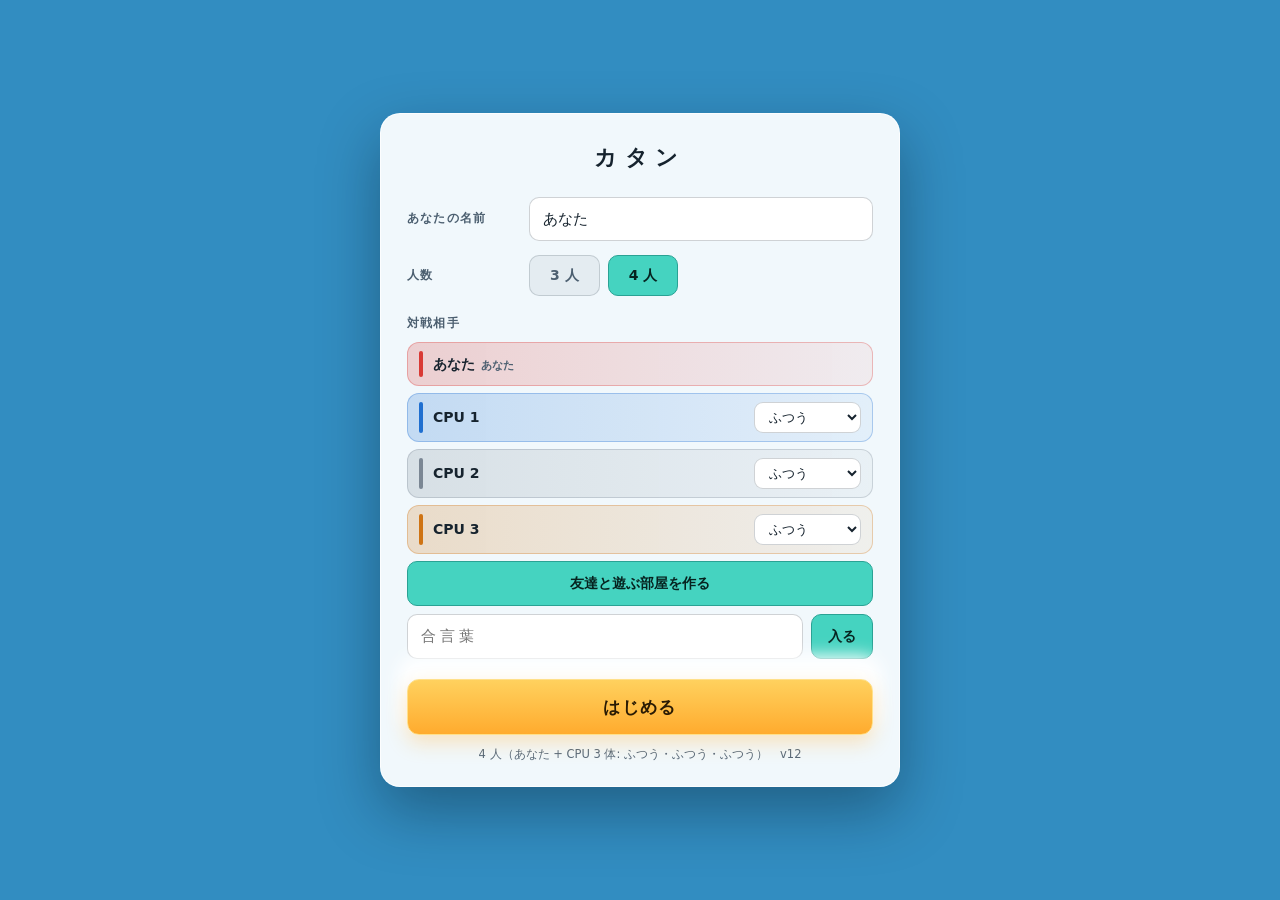
==== commit 7904603d: "提案を出てすぐ押しても効くようにする。自分の欄は駒の残りより発展カード ## 🔴 出てすぐ押すと反応しなかった（真因は 2 つ）  **① 返事が届くたびにカードを作り直していた。** 提案が出た直後" ====
--- a/web/colonist/index.html
+++ b/web/colonist/index.html
@@ -4,8 +4,8 @@
 <meta charset="utf-8">
 <meta name="viewport" content="width=device-width, initial-scale=1">
 <title>カタン</title>
-<link rel="stylesheet" href="style.css?v=79">
-<link rel="stylesheet" href="colonist.css?v=79">
+<link rel="stylesheet" href="style.css?v=84">
+<link rel="stylesheet" href="colonist.css?v=84">
 </head>
 <body>
 <!-- ホーム（待機所）。ここで人数・相手・名前を決めてから盤に入る。 -->
@@ -148,6 +148,6 @@
     <div id="dcols"></div>
   </div>
 </div>
-<script type="module" src="app.js?v=79"></script>
+<script type="module" src="app.js?v=84"></script>
 </body>
 </html>
--- a/web/colonist/colonist.css
+++ b/web/colonist/colonist.css
@@ -587,7 +587,8 @@
 #app .DEV   { background: linear-gradient(#6a52b0, #35275f) !important; }
 
 /* 枚数のバッジは全部同じ形（左下だけ大きく丸い） */
-#app .ucard b, #app .lanecard .cnt, #app .traycard .cnt, #app #handbar .hcard .hn {
+#app .ucard b, #app .lanecard .cnt, #app .traycard .cnt,
+#app #handbar .hcard .hn, #app #handbar .hdev .hn {
   position: absolute; right: -3px; top: -3px;
   min-width: 19px; height: 19px; padding: 0 4px;
   background: var(--c-badge) !important; color: #fff !important;
@@ -726,7 +727,7 @@
 #app #handbar .hcards { gap: 7px; }
 #app #handbar .hcard { width: 64px !important; height: 86px !important; }
 #app #handbar .hcard .hglyph svg { width: 38px; height: 38px; }
-#app #handbar .hcard .hn { min-width: 23px; height: 23px; line-height: 23px; font-size: 14px;
+#app #handbar .hcard .hn, #app #handbar .hdev .hn { min-width: 23px; height: 23px; line-height: 23px; font-size: 14px;
   border-radius: 2px 2px 2px 23px; }
 #app #handbar .hcard .hrate { font-size: 11px; bottom: 3px; }
 #app #handbar .hdevs { gap: 6px; margin-left: 18px; }
@@ -909,7 +910,7 @@
 #handbar { min-height: 140px; padding: 13px 12px; }
 #app #handbar .hcard { width: 74px !important; height: 112px !important; }
 #app #handbar .hcard .hglyph svg { width: 46px; height: 46px; }
-#app #handbar .hcard .hn {
+#app #handbar .hcard .hn, #app #handbar .hdev .hn {
   min-width: 30px; height: 30px; line-height: 30px; font-size: 19px;
   border-radius: 3px 3px 3px 30px; right: -4px; top: -4px;
   box-shadow: 0 2px 6px rgba(0,0,0,.4);
@@ -1360,8 +1361,12 @@
   color: #3a2600 !important;
   box-shadow: 0 2px 6px rgba(0,0,0,.3), inset 0 0 0 1.5px rgba(255,255,255,.5);
 }
-/* 自分の持っている発展カードの内訳も右へ。小さくても字は読める大きさで */
-#app #players-panel .pl .mydev { display: flex; flex-wrap: wrap; gap: 3px; justify-content: flex-end; }
+/* 自分の持っている発展カードの内訳。駒の残りを出していた行にそのまま置く
+   （駒の数は操作ボタンの右上にも出ているので、ここでは要らない） */
+#app #players-panel .pl .mydev {
+  display: flex; flex-wrap: wrap; gap: 4px; justify-content: flex-start;
+  margin-top: 2px;
+}
 #app #players-panel .pl .mydev .dv {
   font-size: 11px !important; font-weight: 700; padding: 2px 7px; border-radius: 999px;
   background: rgba(90, 70, 160, .16); color: #2c2360 !important; white-space: nowrap;
@@ -1375,10 +1380,5 @@
    資源の札と同じ読み方に揃える ── 種類ごとに 1 枚、右上に枚数。 */
 #app #handbar .hdevs { display: flex; gap: 6px; margin-left: 10px; }
 #app #handbar .hdev { position: relative; }
-#app #handbar .hdev .hn {
-  position: absolute; right: -3px; top: -3px;
-  min-width: 19px; height: 19px; padding: 0 4px;
-  background: var(--c-badge); color: #fff;
-  font-size: 12px; font-weight: 700; line-height: 19px; text-align: center;
-  border-radius: 2px 2px 2px 19px;
-}
+/* 枚数のバッジは資源の札と**同じ物**を使う（上の共通指定に .hdev を足してある）。
+   ここで別に書くと、画面の大きさごとの調整から取り残されて小さいままになる */
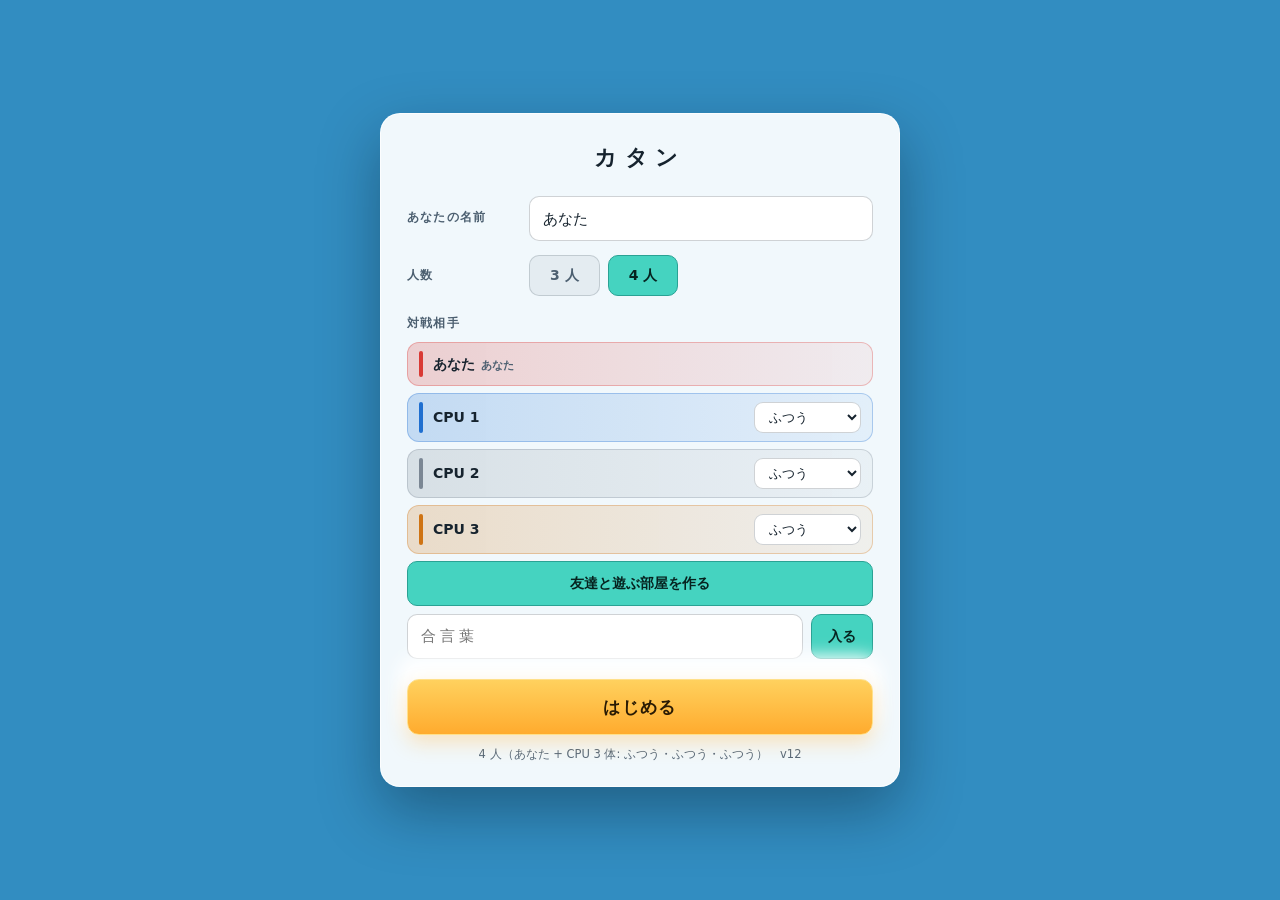
==== commit d3625713: "プレイヤー欄をさらに詰めて、その分をログへ 行にまだ余白が残っていた。**字は縮めず**、絵と行間だけ詰める:    上下の余白  6px → 3px   点数の丸    40px → 36px（手番" ====
--- a/web/colonist/index.html
+++ b/web/colonist/index.html
@@ -4,8 +4,8 @@
 <meta charset="utf-8">
 <meta name="viewport" content="width=device-width, initial-scale=1">
 <title>カタン</title>
-<link rel="stylesheet" href="style.css?v=84">
-<link rel="stylesheet" href="colonist.css?v=84">
+<link rel="stylesheet" href="style.css?v=86">
+<link rel="stylesheet" href="colonist.css?v=86">
 </head>
 <body>
 <!-- ホーム（待機所）。ここで人数・相手・名前を決めてから盤に入る。 -->
@@ -148,6 +148,6 @@
     <div id="dcols"></div>
   </div>
 </div>
-<script type="module" src="app.js?v=84"></script>
+<script type="module" src="app.js?v=86"></script>
 </body>
 </html>
--- a/web/colonist/colonist.css
+++ b/web/colonist/colonist.css
@@ -1382,3 +1382,32 @@
 #app #handbar .hdev { position: relative; }
 /* 枚数のバッジは資源の札と**同じ物**を使う（上の共通指定に .hdev を足してある）。
    ここで別に書くと、画面の大きさごとの調整から取り残されて小さいままになる */
+
+/* ---------------------------------------------------------------- プレイヤー欄をさらに詰める
+   余白が残っていた分をログに回す。**字は縮めず**、絵と行間だけ詰める。 */
+/* 🔴 前に書いた `height: 90px !important` が残っていると、詰めても行が縮まない。
+   高さは中身に任せる（`auto`）。 */
+#app #players-panel .pl { padding: 3px 10px !important; height: auto !important; min-height: 0 !important; }
+#app #players-panel .pl.self { height: auto !important; min-height: 0 !important; }
+#app #players-panel .pl.active { height: auto !important; min-height: 0 !important; }
+/* 名前まわりの縦積みを詰める（丸→名前→役割の 3 段） */
+#app #players-panel .pl .pscore .vp { width: 36px !important; height: 36px !important;
+  font-size: 18px !important; line-height: 36px !important; -webkit-text-stroke: 2px #fff; }
+#app #players-panel .pl.active .pscore .vp { width: 42px !important; height: 42px !important;
+  font-size: 21px !important; line-height: 42px !important; }
+#app #players-panel .pl .pscore .name { font-size: 12px !important; }
+#app #players-panel .pl.active .pscore .name { font-size: 13px !important; }
+#app #players-panel .pl .pscore .me { font-size: 9px !important; }
+/* 持ち物と残りの 2 段。絵を小さくして行間を詰める（数字はそのまま） */
+#app #players-panel .pl .pinfo { gap: 8px; }
+#app #players-panel .pl .pmain { display: flex; flex-direction: column; gap: 1px; }
+#app #players-panel .pl .stats { gap: 9px; line-height: 1; }
+#app #players-panel .pl .stats svg { width: 20px !important; height: 20px !important; }
+#app #players-panel .pl .left { line-height: 1; }
+#app #players-panel .pl .left svg { width: 16px !important; height: 16px !important; }
+#app #players-panel .pl .mydev { margin-top: 0; }
+#app #players-panel .pl .mydev .dv { padding: 1px 6px; }
+#app #players-panel .pl .ptags .tag { padding: 3px 9px; }
+
+/* 空いた分はログへ */
+#app #log { max-height: none !important; flex: 1 1 auto !important; min-height: 120px !important; }
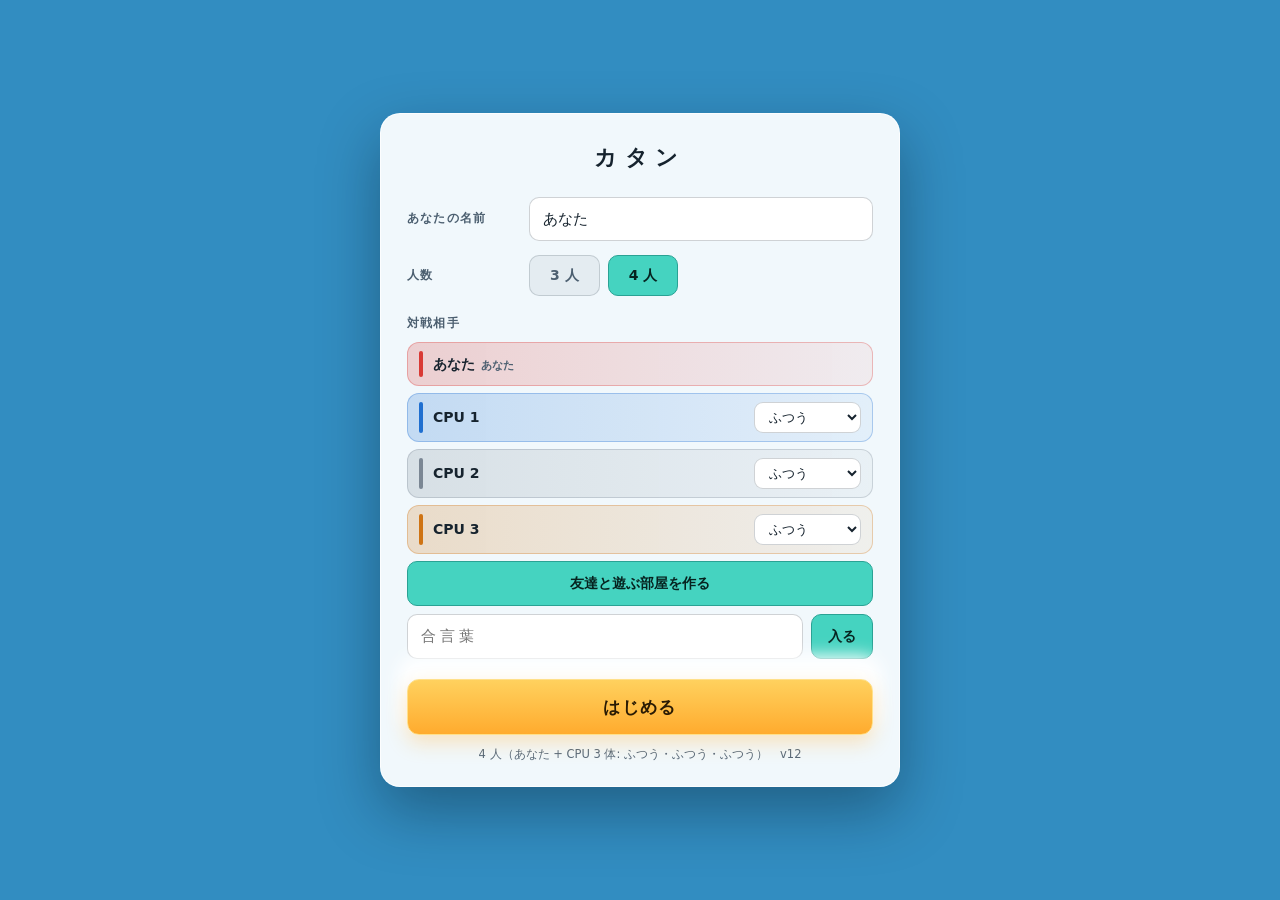
==== commit 2ac8c346: "サイコロの目が出たのに資源が来ない不具合を修正 原因は産出そのものではなく、**オンラインの盤がページ再読込のあと静かに ずれていた**こと。  サーバは盤を配らず「何番目の手を指したか」だけを配り、" ====
--- a/web/colonist/index.html
+++ b/web/colonist/index.html
@@ -4,8 +4,8 @@
 <meta charset="utf-8">
 <meta name="viewport" content="width=device-width, initial-scale=1">
 <title>カタン</title>
-<link rel="stylesheet" href="style.css?v=86">
-<link rel="stylesheet" href="colonist.css?v=86">
+<link rel="stylesheet" href="style.css?v=87">
+<link rel="stylesheet" href="colonist.css?v=87">
 </head>
 <body>
 <!-- ホーム（待機所）。ここで人数・相手・名前を決めてから盤に入る。 -->
@@ -148,6 +148,6 @@
     <div id="dcols"></div>
   </div>
 </div>
-<script type="module" src="app.js?v=86"></script>
+<script type="module" src="app.js?v=88"></script>
 </body>
 </html>
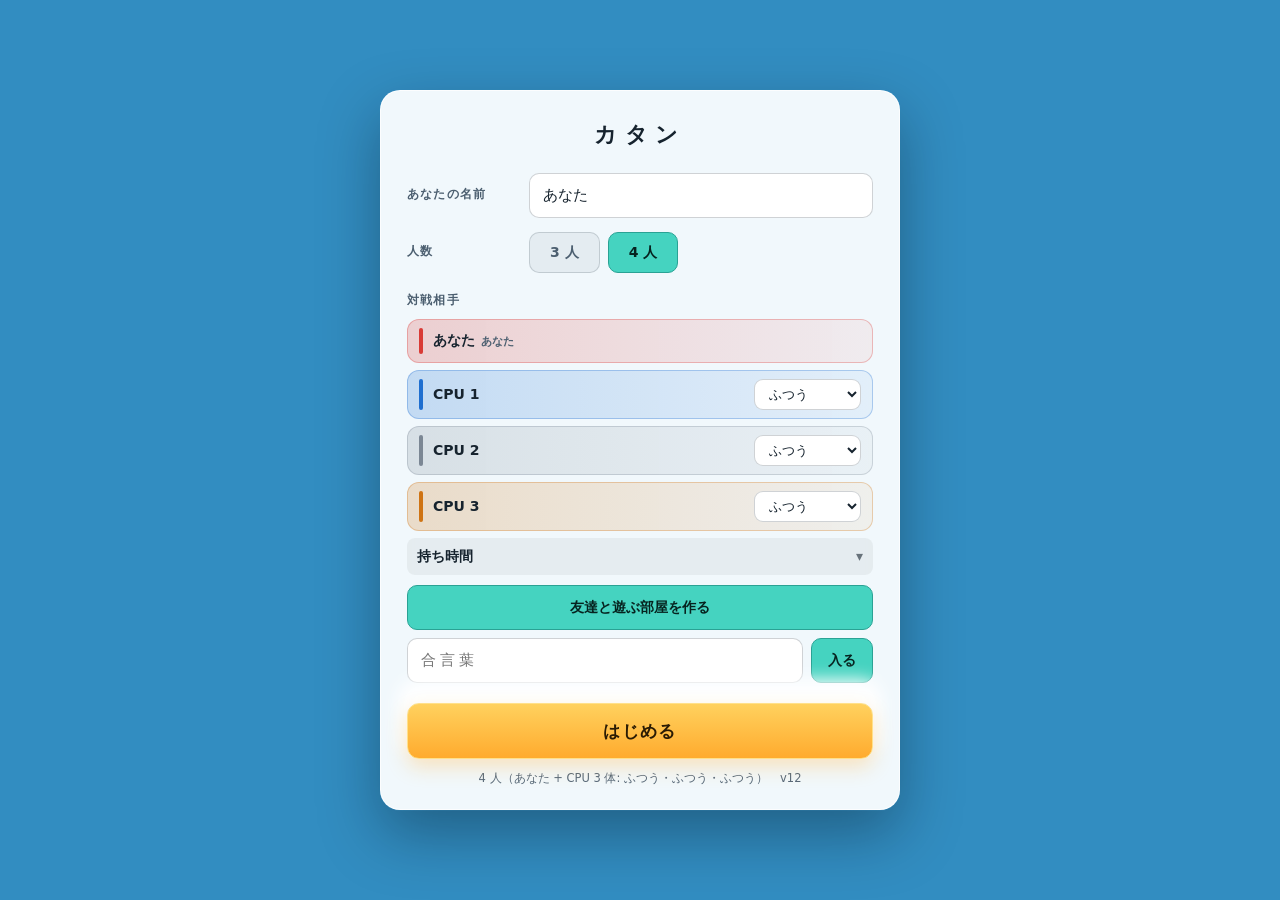
==== commit bb76e5fa: "持ち時間・ひとこと・盤の操作を追加し、サイコロ連打で手番が飛ぶのを修正 ## 1. 場面ごとの持ち時間（待機所で変更可）  既定: 初期配置の開拓地 5分 / 初期配置の道 1分 / 盗賊 1分 / " ====
--- a/web/colonist/index.html
+++ b/web/colonist/index.html
@@ -5,7 +5,7 @@
 <meta name="viewport" content="width=device-width, initial-scale=1">
 <title>カタン</title>
 <link rel="stylesheet" href="style.css?v=87">
-<link rel="stylesheet" href="colonist.css?v=87">
+<link rel="stylesheet" href="colonist.css?v=89">
 </head>
 <body>
 <!-- ホーム（待機所）。ここで人数・相手・名前を決めてから盤に入る。 -->
@@ -148,6 +148,6 @@
     <div id="dcols"></div>
   </div>
 </div>
-<script type="module" src="app.js?v=88"></script>
+<script type="module" src="app.js?v=90"></script>
 </body>
 </html>
--- a/web/colonist/colonist.css
+++ b/web/colonist/colonist.css
@@ -380,8 +380,7 @@
 #app #handbar *:not([style*="color"]) { color: #17242e !important; }
 #app #bankpanel *:not([style*="color"]) { color: #17242e !important; }
 
-/* 持ち時間の仕組みがまだ無いので、時間バーは出さない（枠だけ残す） */
-#timerbar { display: none; }
+/* 時間バーは JS が駆動する（renderClock）。測っていない間は hidden で消える */
 
 /* ---------------------------------------------------------------- 左下パネルの中身
    中で使い回している既存の部品（tile / chip / resCard）は暗い地の前提なので、
@@ -1411,3 +1410,79 @@
 
 /* 空いた分はログへ */
 #app #log { max-height: none !important; flex: 1 1 auto !important; min-height: 120px !important; }
+
+/* ---------------------------------------------------------------- 盤を動かす
+   掴んで動かせることが分かるように手の形を出す。
+   ⚠ touch-action を none にしないと、指で動かした時に画面ごとスクロールする。 */
+#board { cursor: grab; touch-action: none; }
+#board.grabbing { cursor: grabbing; }
+/* 頂点や辺の丸の上では「置ける」ことを優先して見せる */
+#board .spot, #board .spot-edge, #board .spot-tile { cursor: pointer; }
+
+/* ---------------------------------------------------------------- ひとこと
+   できごとの欄と場所を分け合う。縦の場所は増やさない（ログを削らないため）。 */
+#logtabs { display: flex; gap: 4px; margin: -2px 0 5px; flex: 0 0 auto; }
+#logtabs[hidden] { display: none; }
+#logtabs .lt {
+  position: relative; flex: 1 1 0; padding: 3px 0 4px;
+  background: rgba(0,0,0,.06); border: 0; border-radius: 5px;
+  color: var(--c-ink-dark); font: inherit; font-size: 13px; font-weight: 600;
+  opacity: .55; cursor: pointer;
+}
+#logtabs .lt.on { background: rgba(0,0,0,.14); opacity: 1; }
+#logtabs .lt .ltbadge {
+  display: inline-block; margin-left: 5px; min-width: 17px; height: 17px;
+  padding: 0 4px; background: #d0453f; color: #fff;
+  font-size: 11px; line-height: 17px; border-radius: 9px;
+}
+#chatpane { flex: 1; display: flex; flex-direction: column; min-height: 0; }
+#chatpane[hidden] { display: none; }
+#chatlines {
+  flex: 1; overflow-y: auto; min-height: 0;
+  font-size: 15px; color: var(--c-ink-dark); line-height: 1.45;
+}
+#chatlines .cline { margin: 0 0 2px; word-break: break-word; }
+#chatlines .cwho { font-weight: 700; margin-right: 6px; }
+#chatlines .ctxt { font-weight: 400; }
+#chatbar { flex: 0 0 auto; display: flex; gap: 5px; padding-top: 5px; }
+#chatbar #chattext {
+  flex: 1 1 auto; min-width: 0; height: 30px; padding: 0 8px;
+  border: 1px solid rgba(0,0,0,.2); border-radius: 5px;
+  background: rgba(255,255,255,.75); color: var(--c-ink-dark);
+  font: inherit; font-size: 14px;
+}
+#chatbar #chatsend {
+  flex: 0 0 auto; height: 30px; padding: 0 12px;
+  background: linear-gradient(#cfe4f2, #a9c9e0);
+  border: 1px solid #7fa8c6; border-radius: 5px;
+  color: #17313f; font: inherit; font-size: 13px; font-weight: 700; cursor: pointer;
+}
+#chatbar #chatsend:hover { filter: brightness(1.06); }
+
+/* ---------------------------------------------------------------- 持ち時間 */
+#prompttimer.warn { background: linear-gradient(#e0645c, #c33f38); color: #fff; font-weight: 700; }
+#timerbar[hidden] { display: none; }
+#timerbar i.warn { background: #e0554c; }
+
+/* 待機所の持ち時間の欄 */
+#hlimits { margin: 6px 0 10px; }
+#hlimits[hidden] { display: none; }
+#hlimits .hltoggle {
+  width: 100%; padding: 7px 10px; text-align: left;
+  background: rgba(0,0,0,.05); border: 0; border-radius: 8px;
+  font: inherit; font-size: 14px; font-weight: 600; color: inherit; cursor: pointer;
+}
+#hlimits .hltoggle i { float: right; font-style: normal; opacity: .6; }
+#hlimits .hlbody { padding: 6px 2px 0; }
+#hlimits .hlbody[hidden] { display: none; }
+#hlimits .hlrow {
+  display: flex; align-items: center; gap: 8px;
+  padding: 3px 0; font-size: 14px;
+}
+#hlimits .hlname { flex: 1 1 auto; opacity: .85; }
+#hlimits .hlrow select {
+  flex: 0 0 auto; min-width: 96px; padding: 3px 6px;
+  border: 1px solid rgba(0,0,0,.2); border-radius: 6px;
+  background: #fff; font: inherit; font-size: 13px;
+}
+#hlimits .hlnote { padding: 5px 0 0; font-size: 12px; opacity: .6; line-height: 1.5; }
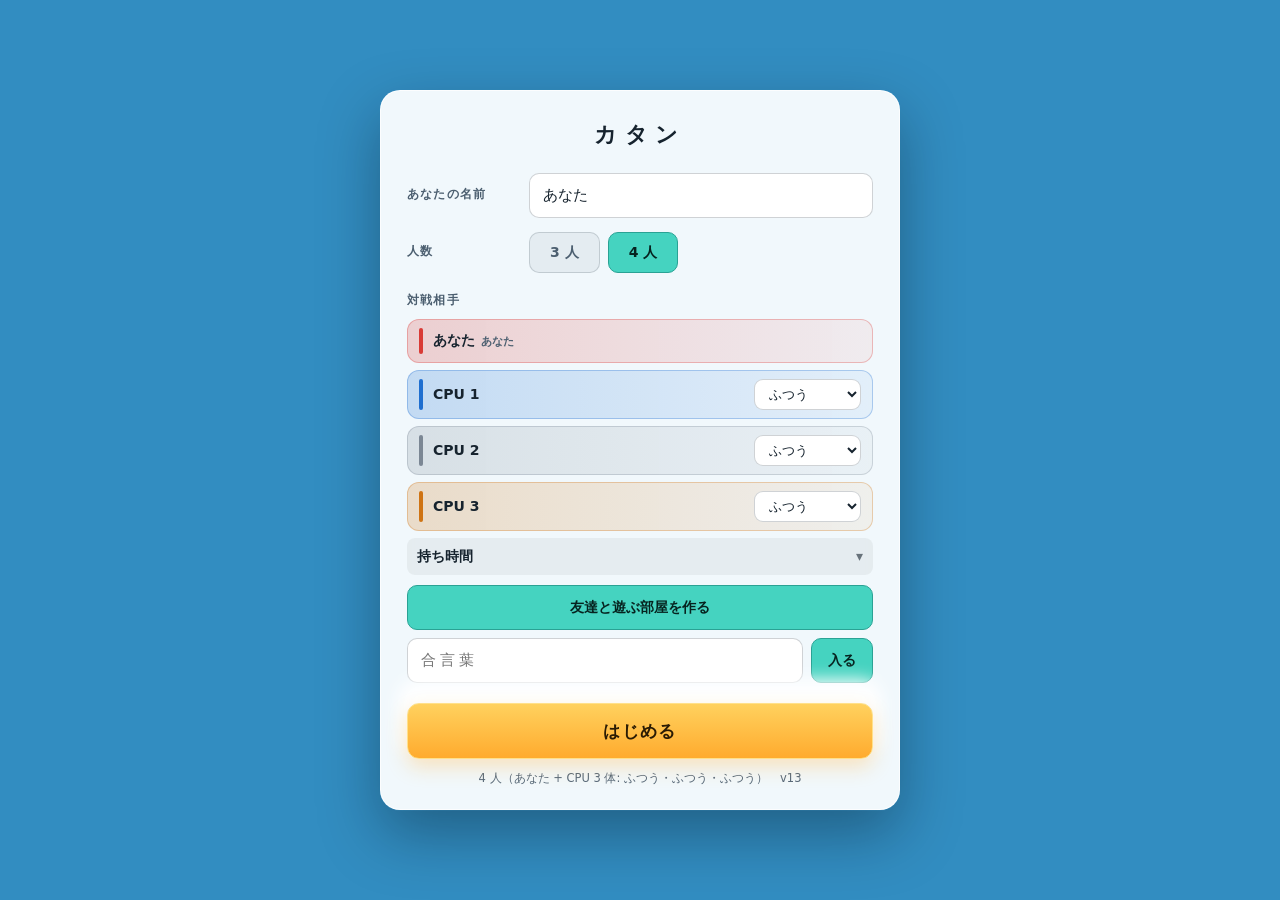
==== commit a9c6af04: "Publish v13 CPU improvements and game regression fixes" ====
--- a/web/colonist/index.html
+++ b/web/colonist/index.html
@@ -4,8 +4,8 @@
 <meta charset="utf-8">
 <meta name="viewport" content="width=device-width, initial-scale=1">
 <title>カタン</title>
-<link rel="stylesheet" href="style.css?v=87">
-<link rel="stylesheet" href="colonist.css?v=89">
+<link rel="stylesheet" href="style.css?v=92">
+<link rel="stylesheet" href="colonist.css?v=92">
 </head>
 <body>
 <!-- ホーム（待機所）。ここで人数・相手・名前を決めてから盤に入る。 -->
@@ -148,6 +148,6 @@
     <div id="dcols"></div>
   </div>
 </div>
-<script type="module" src="app.js?v=90"></script>
+<script type="module" src="app.js?v=92"></script>
 </body>
 </html>
--- a/web/colonist/style.css
+++ b/web/colonist/style.css
@@ -1576,3 +1576,11 @@
   margin-bottom: 10px; padding: 9px 12px; border-radius: 10px; font-size: 13px;
   color: #8c1d0a; background: rgba(208, 42, 22, .12); border: 1px solid rgba(208, 42, 22, .3);
 }
+
+/* 相手を選んでいる間も盗賊の移動先を明示する。 */
+.tilehint.chosen .spot-tile { fill: rgba(255, 213, 80, .25); stroke: #ffd550; stroke-width: 3; }
+.tilehint.chosen .spot-token { stroke: #ffd550; }
+
+/* Allow placement clicks through text-only instructions after zooming/panning. */
+#app #actionbox.board-instruction,
+#app #actionbox.board-instruction * { pointer-events: none !important; }
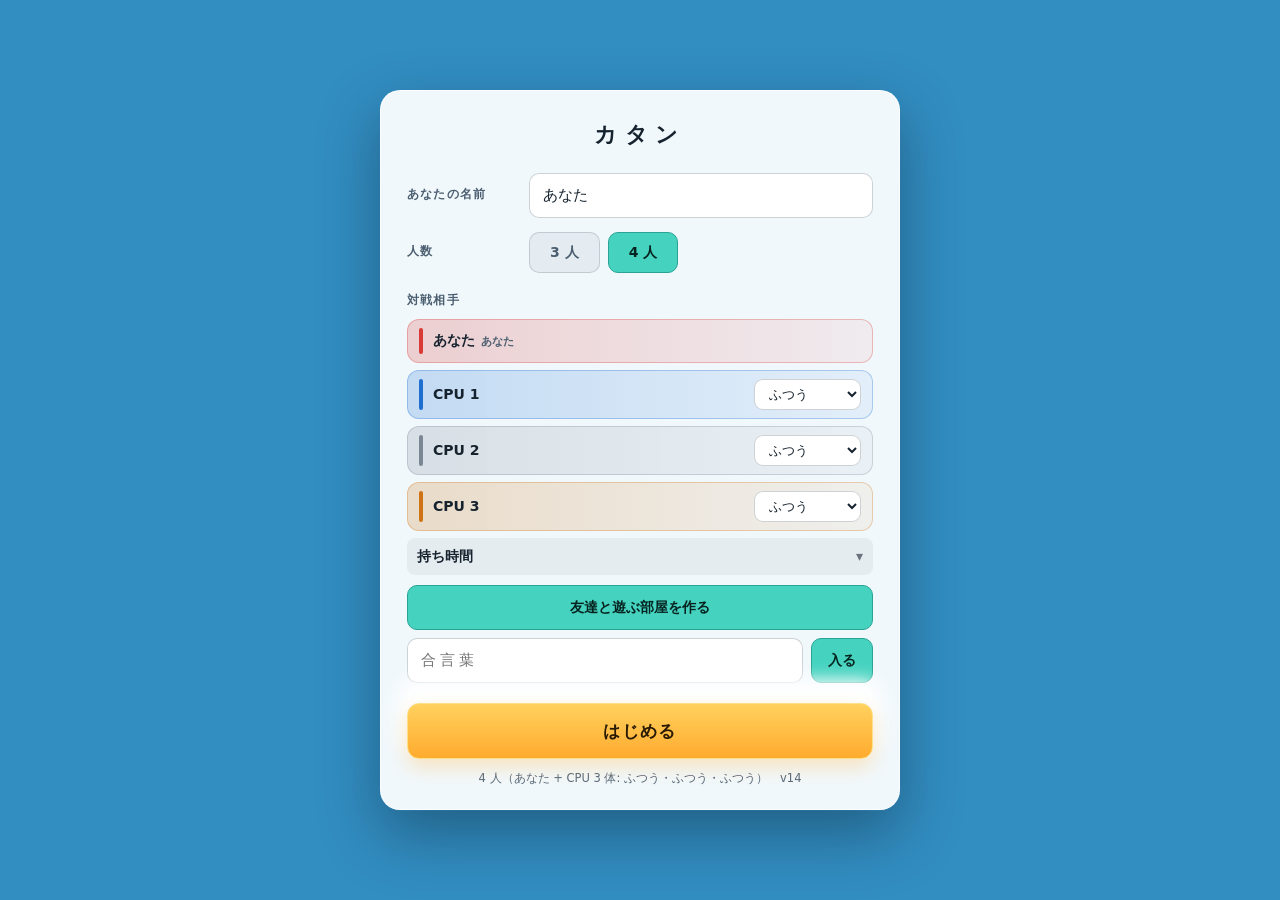
==== commit 81db12ad: "Add v14 move assistance and endgame charts" ====
--- a/web/colonist/index.html
+++ b/web/colonist/index.html
@@ -4,8 +4,9 @@
 <meta charset="utf-8">
 <meta name="viewport" content="width=device-width, initial-scale=1">
 <title>カタン</title>
-<link rel="stylesheet" href="style.css?v=92">
-<link rel="stylesheet" href="colonist.css?v=92">
+<link rel="stylesheet" href="style.css?v=94">
+<link rel="stylesheet" href="colonist.css?v=94">
+<link rel="stylesheet" href="insights.css?v=94">
 </head>
 <body>
 <!-- ホーム（待機所）。ここで人数・相手・名前を決めてから盤に入る。 -->
@@ -46,6 +47,9 @@
     <button class="railbtn" id="r-settings" title="設定">
       <svg viewBox="0 0 24 24"><path d="M12 8.5a3.5 3.5 0 100 7 3.5 3.5 0 000-7zm9 3.5c0-.5 0-1-.1-1.5l2-1.6-2-3.4-2.4 1a8 8 0 00-2.6-1.5L15.5 2h-4l-.4 2.6a8 8 0 00-2.6 1.5l-2.4-1-2 3.4 2 1.6a9 9 0 000 3l-2 1.6 2 3.4 2.4-1a8 8 0 002.6 1.5l.4 2.6h4l.4-2.6a8 8 0 002.6-1.5l2.4 1 2-3.4-2-1.6c.1-.5.1-1 .1-1.5z"/></svg>
     </button>
+    <button class="railbtn" id="r-assist" title="おすすめの一手" aria-label="アシスト：おすすめの一手" aria-expanded="false" aria-controls="assist-panel">
+      <svg viewBox="0 0 24 24"><path d="M9 21h6v-2H9zm3-20a7 7 0 00-4 12.75V17h8v-3.25A7 7 0 0012 1zm2.85 11.1L14 12.7V15h-4v-2.3l-.85-.6a5 5 0 115.7 0z"/></svg>
+    </button>
     <button class="railbtn" id="r-rules" title="遊び方">
       <svg viewBox="0 0 24 24"><path d="M4 4h6a3 3 0 013 3v13a2.5 2.5 0 00-2.5-2H4zm16 0h-6a3 3 0 00-3 3v13a2.5 2.5 0 012.5-2H20z"/></svg>
     </button>
@@ -59,6 +63,11 @@
       <svg viewBox="0 0 24 24"><path d="M4 9h3l5-4v14l-5-4H4zm12.5-1.5a5 5 0 010 9v-2a3 3 0 000-5z"/></svg>
     </button>
   </div>
+
+  <section id="assist-panel" role="region" aria-label="おすすめの一手" hidden>
+    <div class="assist-head"><h2>おすすめの一手</h2><button id="assist-close" aria-label="アシストを閉じる">×</button></div>
+    <div id="assist-body" aria-live="polite"></div>
+  </section>
 
   <!-- 盤。UI は全部この上に重なる -->
   <div id="stage">
@@ -148,6 +157,6 @@
     <div id="dcols"></div>
   </div>
 </div>
-<script type="module" src="app.js?v=92"></script>
+<script type="module" src="app.js?v=94"></script>
 </body>
 </html>
--- a/web/colonist/insights.css
+++ b/web/colonist/insights.css
@@ -0,0 +1,61 @@
+/* Advice lives beside the settings button and never executes a move. */
+#r-assist { color: #fff0a3; }
+#r-assist svg { fill: currentColor; }
+#r-assist[aria-expanded="true"] { background: #1c596d; border-radius: 12px; }
+#assist-panel { position: absolute; z-index: 70; top: 12px; left: 65px; width: min(390px, calc(100% - 82px)); max-height: calc(100% - 30px); overflow: auto; box-sizing: border-box; padding: 20px; border: 1px solid #d5c9ae; border-radius: 16px; background: #fff9ed; color: #243d49; box-shadow: 0 12px 40px #08293666; }
+#assist-panel[hidden] { display: none; }
+.assist-head { display: flex; align-items: center; justify-content: space-between; gap: 12px; }
+.assist-head h2 { margin: 0; font-size: 19px; }
+#assist-close { border: 0; background: #e8e1d2; color: #243d49; border-radius: 8px; width: 30px; height: 30px; font-size: 22px; cursor: pointer; }
+#assist-body { font-size: 14px; line-height: 1.7; }
+#assist-body h3 { font-size: 21px; line-height: 1.4; margin: 18px 0 8px; }
+.assist-place { padding: 9px 12px; border-left: 3px solid #b9943f; background: #f0e7d3; }
+#assist-body ul { padding-left: 20px; margin: 12px 0; }
+#assist-body li + li { margin-top: 8px; }
+#assist-body .assist-note { font-size: 12px; color: #61717a; }
+#assist-body button { padding: 9px 14px; border: 0; border-radius: 9px; background: #25778b; color: white; cursor: pointer; font-weight: 700; }
+#assist-body details { margin: 14px 0; }
+.assist-mark { pointer-events: none; stroke: #fff071; stroke-width: 5; fill: #ffe56c44; filter: drop-shadow(0 0 4px #133648); }
+/* Fit the complete result within the screen and let the card scroll. */
+#app #result { position: fixed; inset: 0; z-index: 90; padding: 18px; box-sizing: border-box; }
+#app #result .rcard { box-sizing: border-box; width: 860px; min-width: 0; max-width: 100%; max-height: 100%; overflow: auto; padding: 24px; background: #fff9ed; color: #243d49; border-color: #d5c9ae; }
+#app #result .rhead { border-color: #ddd3bf; flex-wrap: wrap; }
+#app #result .rhead b { font-size: 25px; }
+#app #result .rturn, #app #result .rtable th, #app #result .rtable td.rank { color: #63737d; }
+#app #result .rtable td { font-size: 17px; padding: 9px 7px; }
+#app #result .rtable .total { color: #205469; }
+#app #result .rtable tbody tr { background: #f2ecdf; }
+#app #result .rtable tbody tr.win { background: #f3e3b6; }
+#app #result .rtable tbody tr + tr td { box-shadow: 0 -4px 0 #fff9ed; }
+.result-table-wrap, .chart-table-wrap { overflow-x: auto; }
+.result-section { margin-top: 23px; padding-top: 20px; border-top: 1px solid #ddd3bf; }
+.result-section h3 { margin: 0; font-size: 19px; }
+.result-section p { margin: 7px 0 14px; color: #63737d; font-size: 12px; line-height: 1.6; }
+.chart-title { display: flex; justify-content: space-between; align-items: center; }
+.chart-title b { color: #267484; font-size: 14px; }
+.chart-legend, #vp-readout { display: flex; flex-wrap: wrap; gap: 9px 18px; font-size: 12px; align-items: center; }
+.chart-legend span { display: flex; gap: 6px; align-items: center; }
+.chart-legend i { width: 18px; height: 3px; display: inline-block; }
+.vp-chart, .dice-chart { display: block; width: 100%; height: auto; margin: 12px 0; }
+.vp-chart text, .dice-chart text { font-size: 12px; fill: #4a5e68; font-family: inherit; }
+.chart-grid { stroke: #e2ddcf; }
+.timeline-control { display: flex; align-items: center; gap: 14px; font-size: 12px; }
+.timeline-control input { flex: 1; min-width: 60px; accent-color: #25778b; cursor: pointer; }
+#vp-readout { padding: 12px; background: #f1ecdf; border-radius: 8px; margin-top: 10px; }
+.result-section summary { cursor: pointer; font-size: 12px; color: #406571; }
+.dice-table { width: 100%; border-collapse: collapse; font-size: 11px; margin-top: 10px; }
+.dice-table td, .dice-table th { text-align: center; padding: 6px 4px; border-bottom: 1px solid #ded7c6; white-space: nowrap; }
+@media (max-width: 800px) { #app #result { padding: 8px; } #app #result .rcard { padding: 16px; } #app #result .rhead b { font-size: 21px; } }
+
+#rail #r-assist svg { fill: #fff0a3; }
+#app #result .rtable td.who { display: table-cell; text-align: left; white-space: nowrap; }
+#app #result .rtable td.who .sw { display: inline-block; margin-right: 7px; }
+#app #result .rtable tbody tr.win td { color: #684b15; }
+#app #result .rtable tbody tr.win td.rank { font-size: 0; }
+#app #result .rtable tbody tr.win td.total { color: #205469; }
+.result-jumps { display: flex; gap: 8px; margin-bottom: 16px; }
+#app #result .result-jumps button { border: 1px solid #cec4ad; border-radius: 20px; background: #f6efdf; color: #365a67; padding: 6px 13px; cursor: pointer; font-size: 12px; }
+
+#assist-body h3, #app #result .result-section h3 { color: #243d49; }
+
+#app #result .rhome { color: #205469; }
